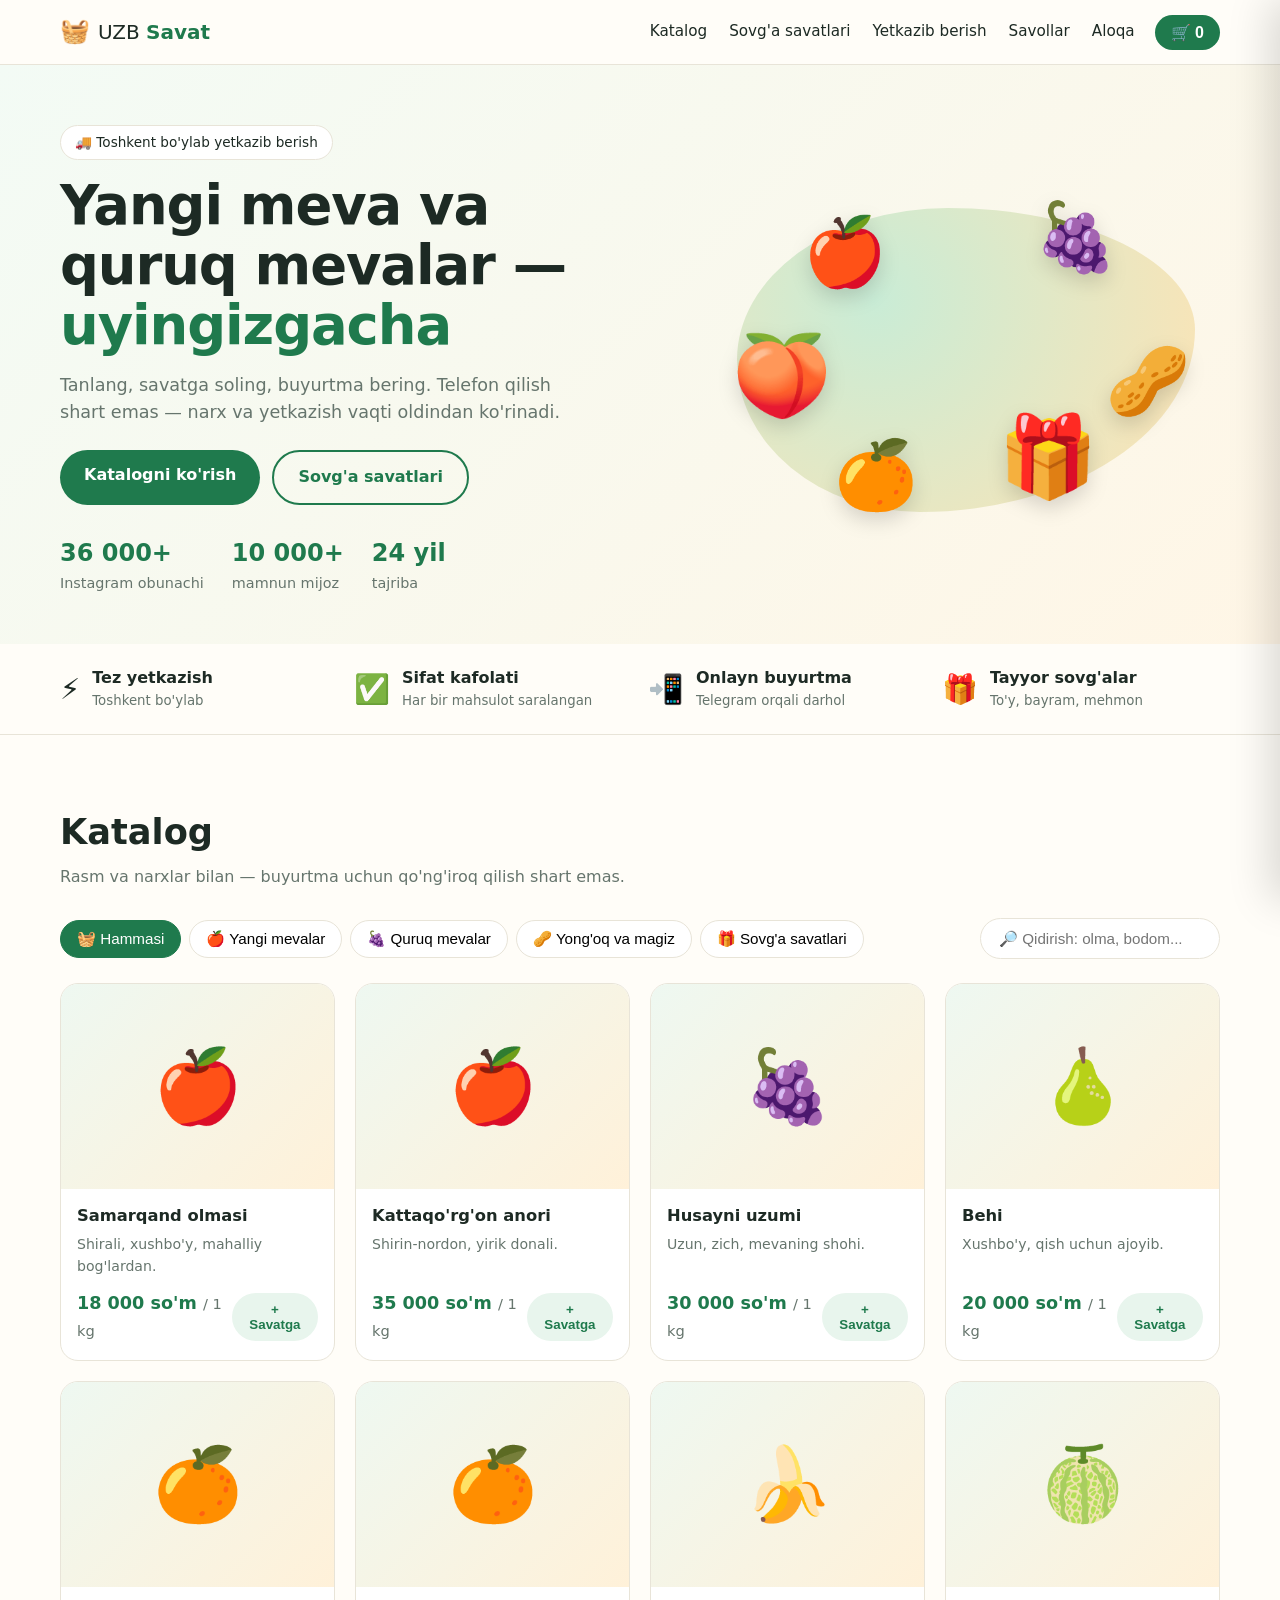
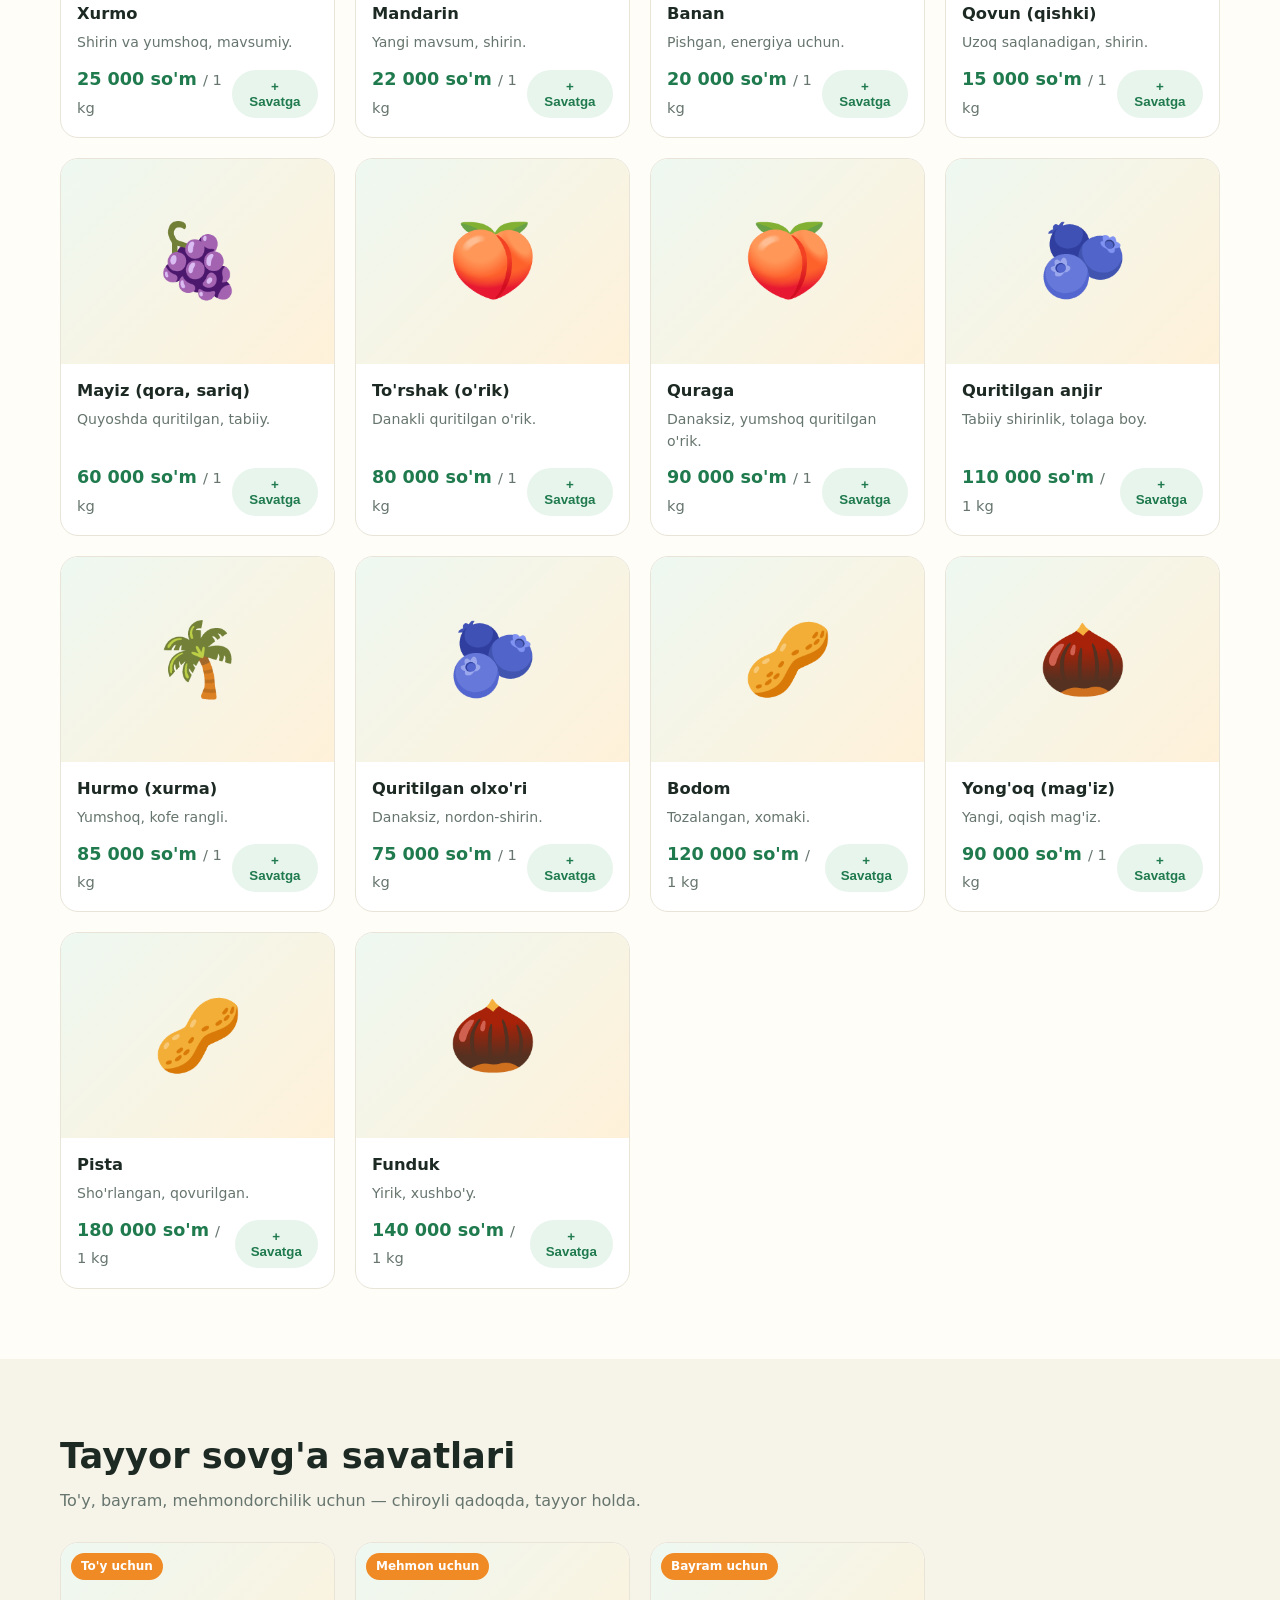
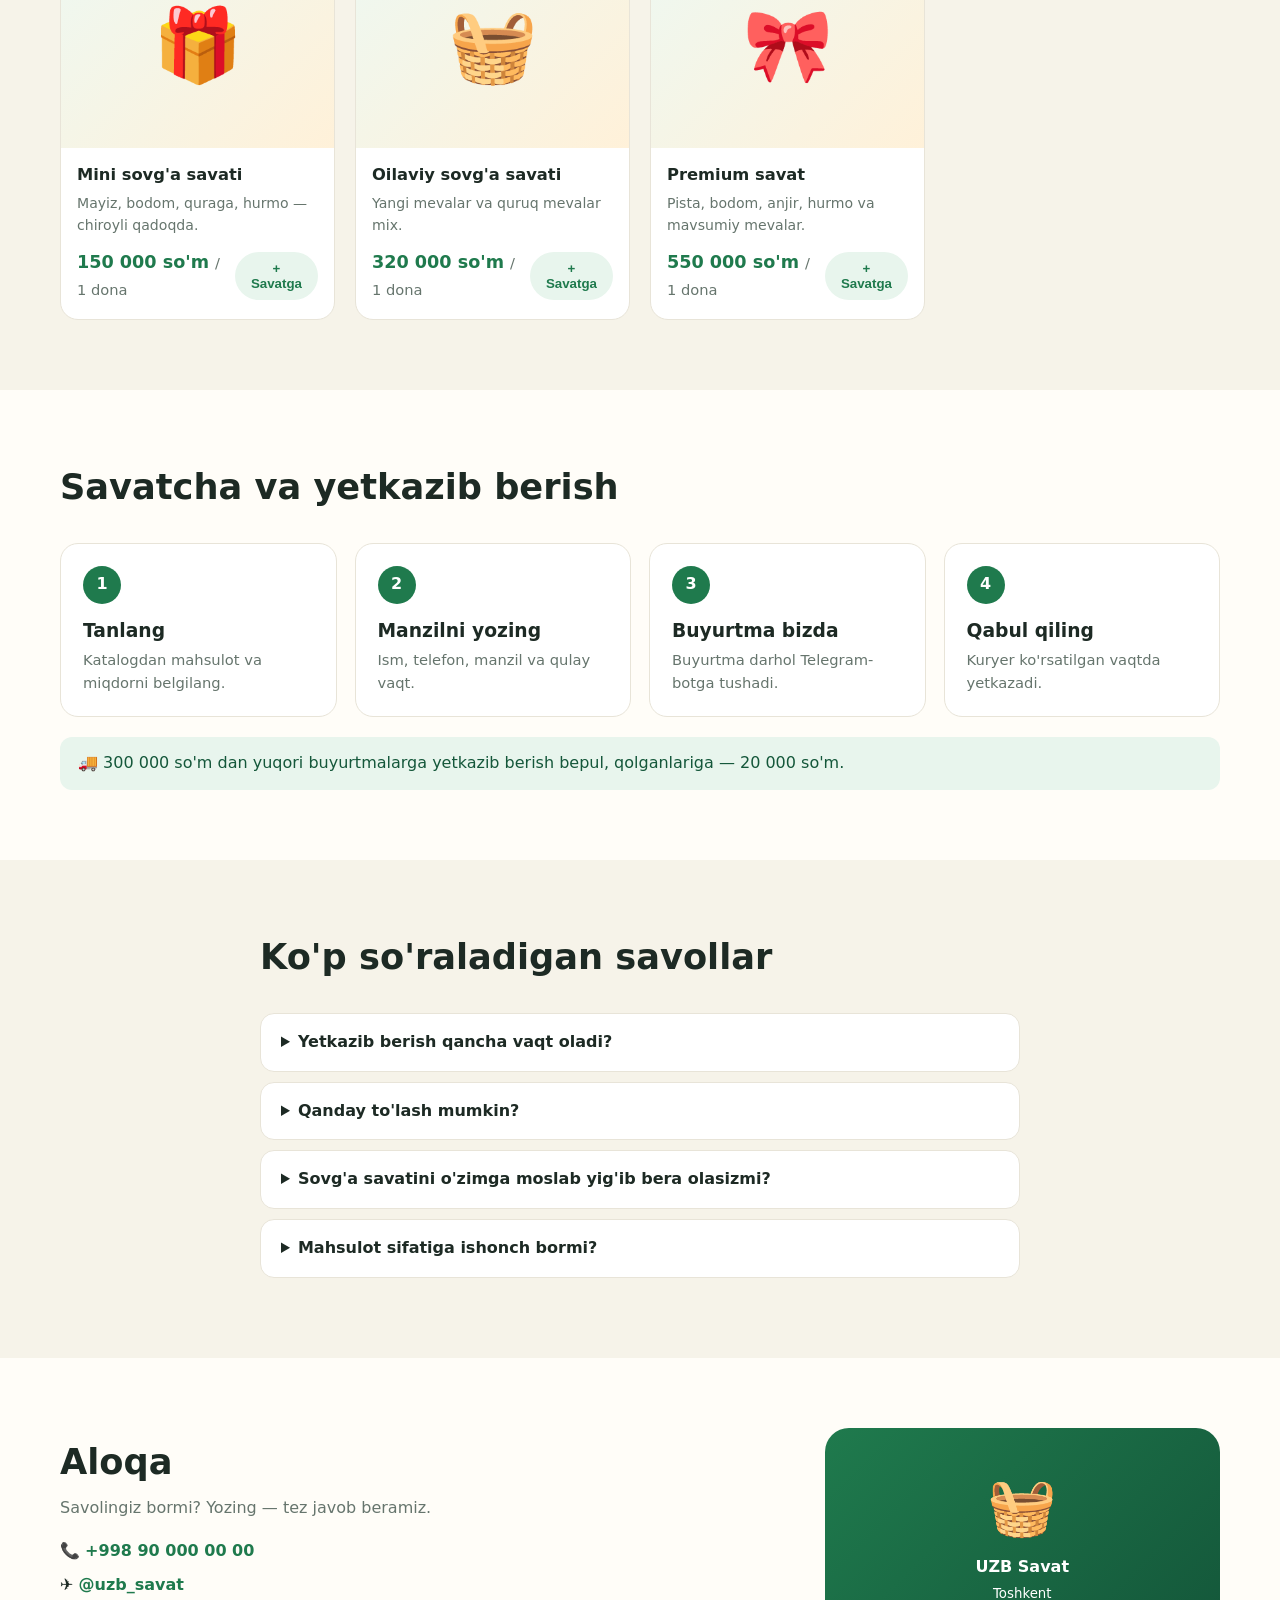
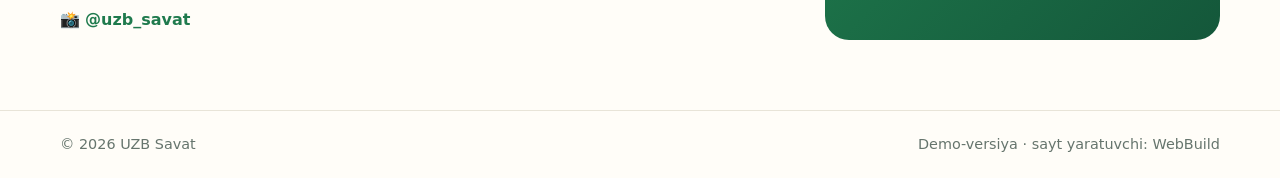
==== index.html @ 8969d48f "Demo site: UZB Savat fruit shop Co-Authored-By: Claude Sonnet 5.5 <noreply@anthropic.com> Claude-Ses" ====
<!DOCTYPE html>
<html lang="uz">
<head>
<meta charset="utf-8">
<meta name="viewport" content="width=device-width, initial-scale=1">
<title>UZB Savat — Toshkentda yangi meva va quruq mevalar yetkazib berish</title>
<meta name="description" content="Toshkentda meva yetkazib berish: yangi mevalar, quruq mevalar, yong'oq va tayyor sovg'a savatlari. Rasm va narxlar bilan katalog, onlayn buyurtma, tez yetkazib berish.">
<meta name="keywords" content="Toshkentda meva yetkazib berish, quruq mevalar, sovg'a savati, meva savatlari, to'y savati, yong'oq, mayiz">
<meta property="og:title" content="UZB Savat — meva va sovg'a savatlari">
<meta property="og:description" content="Toshkentda yangi meva, quruq meva va sovg'a savatlarini uyingizgacha yetkazib beramiz.">
<meta property="og:type" content="website">
<meta name="theme-color" content="#1f7a4d">
<link rel="stylesheet" href="css/style.css">
<script type="application/ld+json">
{"@context":"https://schema.org","@type":"GroceryStore","name":"UZB Savat","description":"Yangi mevalar, quruq mevalar va sovg'a savatlari yetkazib berish","areaServed":"Toshkent","address":{"@type":"PostalAddress","addressLocality":"Toshkent","addressCountry":"UZ"},"sameAs":["https://instagram.com/uzb_savat"]}
</script>
</head>
<body>

<header class="header" id="top">
  <div class="container header__in">
    <a class="logo" href="#top"><span class="logo__mark">🧺</span><span>UZB <b>Savat</b></span></a>
    <nav class="nav" id="nav">
      <a href="#catalog">Katalog</a>
      <a href="#gifts">Sovg'a savatlari</a>
      <a href="#delivery">Yetkazib berish</a>
      <a href="#faq">Savollar</a>
      <a href="#contact">Aloqa</a>
    </nav>
    <button class="cart-btn" id="openCart" aria-label="Savat">🛒 <span id="cartCount">0</span></button>
    <button class="burger" id="burger" aria-label="Menyu">☰</button>
  </div>
</header>

<main>
<section class="hero">
  <div class="container hero__in">
    <div class="hero__text">
      <span class="chip">🚚 Toshkent bo'ylab yetkazib berish</span>
      <h1>Yangi meva va quruq mevalar — <em>uyingizgacha</em></h1>
      <p>Tanlang, savatga soling, buyurtma bering. Telefon qilish shart emas — narx va yetkazish vaqti oldindan ko'rinadi.</p>
      <div class="hero__cta">
        <a class="btn" href="#catalog">Katalogni ko'rish</a>
        <a class="btn btn--ghost" href="#gifts">Sovg'a savatlari</a>
      </div>
      <ul class="hero__facts">
        <li><b>36 000+</b> Instagram obunachi</li>
        <li><b>10 000+</b> mamnun mijoz</li>
        <li><b>24 yil</b> tajriba</li>
      </ul>
    </div>
    <div class="hero__art" aria-hidden="true">
      <div class="blob"></div>
      <span class="f f1">🍎</span><span class="f f2">🍇</span><span class="f f3">🍑</span>
      <span class="f f4">🥜</span><span class="f f5">🍊</span><span class="f f6">🎁</span>
    </div>
  </div>
</section>

<section class="perks">
  <div class="container perks__in">
    <div><span>⚡</span><b>Tez yetkazish</b><small>Toshkent bo'ylab</small></div>
    <div><span>✅</span><b>Sifat kafolati</b><small>Har bir mahsulot saralangan</small></div>
    <div><span>📲</span><b>Onlayn buyurtma</b><small>Telegram orqali darhol</small></div>
    <div><span>🎁</span><b>Tayyor sovg'alar</b><small>To'y, bayram, mehmon</small></div>
  </div>
</section>

<section class="section" id="catalog">
  <div class="container">
    <div class="section__head">
      <h2>Katalog</h2>
      <p>Rasm va narxlar bilan — buyurtma uchun qo'ng'iroq qilish shart emas.</p>
    </div>
    <div class="tools">
      <div class="tabs" id="tabs"></div>
      <input class="search" id="search" type="search" placeholder="🔎 Qidirish: olma, bodom...">
    </div>
    <div class="grid" id="grid"></div>
    <p class="empty" id="empty" hidden>Hech narsa topilmadi.</p>
  </div>
</section>

<section class="section section--alt" id="gifts">
  <div class="container">
    <div class="section__head">
      <h2>Tayyor sovg'a savatlari</h2>
      <p>To'y, bayram, mehmondorchilik uchun — chiroyli qadoqda, tayyor holda.</p>
    </div>
    <div class="grid" id="giftGrid"></div>
  </div>
</section>

<section class="section" id="delivery">
  <div class="container">
    <div class="section__head"><h2>Savatcha va yetkazib berish</h2></div>
    <div class="steps">
      <div class="step"><i>1</i><h3>Tanlang</h3><p>Katalogdan mahsulot va miqdorni belgilang.</p></div>
      <div class="step"><i>2</i><h3>Manzilni yozing</h3><p>Ism, telefon, manzil va qulay vaqt.</p></div>
      <div class="step"><i>3</i><h3>Buyurtma bizda</h3><p>Buyurtma darhol Telegram-botga tushadi.</p></div>
      <div class="step"><i>4</i><h3>Qabul qiling</h3><p>Kuryer ko'rsatilgan vaqtda yetkazadi.</p></div>
    </div>
    <p class="note" id="deliveryNote"></p>
  </div>
</section>

<section class="section section--alt" id="faq">
  <div class="container narrow">
    <div class="section__head"><h2>Ko'p so'raladigan savollar</h2></div>
    <details><summary>Yetkazib berish qancha vaqt oladi?</summary><p>Toshkent bo'ylab odatda buyurtma kuni yoki ertasiga. Aniq vaqtni buyurtma paytida tanlaysiz.</p></details>
    <details><summary>Qanday to'lash mumkin?</summary><p>Naqd yoki karta orqali kuryerga qabul qilganda.</p></details>
    <details><summary>Sovg'a savatini o'zimga moslab yig'ib bera olasizmi?</summary><p>Ha, tarkib va byudjetni izohga yozing — savatni siz uchun yig'amiz.</p></details>
    <details><summary>Mahsulot sifatiga ishonch bormi?</summary><p>Har bir mahsulot jo'natishdan oldin saralanadi. Mos kelmasa, almashtirib beramiz.</p></details>
  </div>
</section>

<section class="section" id="contact">
  <div class="container contact">
    <div>
      <h2>Aloqa</h2>
      <p>Savolingiz bormi? Yozing — tez javob beramiz.</p>
      <ul class="clist" id="clist"></ul>
    </div>
    <div class="contact__card"><span>🧺</span><b>UZB Savat</b><small>Toshkent</small></div>
  </div>
</section>
</main>

<footer class="footer">
  <div class="container footer__in">
    <span>© <span id="year"></span> UZB Savat</span>
    <span class="demo">Demo-versiya · sayt yaratuvchi: WebBuild</span>
  </div>
</footer>

<!-- Savat -->
<div class="overlay" id="overlay" hidden></div>
<aside class="drawer" id="drawer" aria-hidden="true">
  <div class="drawer__head"><h3>Savat</h3><button id="closeCart" aria-label="Yopish">✕</button></div>
  <div class="drawer__body" id="cartItems"></div>
  <form class="drawer__foot" id="orderForm" novalidate>
    <div class="totals">
      <div><span>Mahsulotlar</span><b id="sub">0</b></div>
      <div><span>Yetkazib berish</span><b id="fee">0</b></div>
      <div class="totals__sum"><span>Jami</span><b id="total">0</b></div>
    </div>
    <input name="name" placeholder="Ismingiz" required autocomplete="name">
    <input name="phone" type="tel" placeholder="Telefon: +998 __ ___ __ __" required autocomplete="tel">
    <input name="address" placeholder="Manzil (tuman, ko'cha, uy)" required autocomplete="street-address">
    <input name="time" placeholder="Qulay vaqt (masalan: bugun 18:00 dan keyin)">
    <textarea name="note" rows="2" placeholder="Izoh (ixtiyoriy)"></textarea>
    <button class="btn btn--block" type="submit" id="submitBtn">Buyurtma berish</button>
    <p class="form-msg" id="formMsg" role="status"></p>
  </form>
</aside>

<script src="js/config.js"></script>
<script src="data/products.js"></script>
<script src="js/app.js"></script>
</body>
</html>
---- css/style.css ----
:root{--g:#1f7a4d;--gd:#14573a;--gl:#e8f5ed;--o:#f08a24;--r:#d94a3d;--ink:#1d2a24;--mut:#66756d;--bg:#fffdf8;--card:#fff;--line:#e8e4d8;--rad:18px;--sh:0 8px 30px rgba(31,122,77,.10)}
*{box-sizing:border-box;margin:0;padding:0}
html{scroll-behavior:smooth;scroll-padding-top:72px}
body{font-family:system-ui,-apple-system,"Segoe UI",Roboto,sans-serif;color:var(--ink);background:var(--bg);line-height:1.55}
img{max-width:100%;display:block}
.container{width:min(1160px,92%);margin:0 auto}.narrow{width:min(760px,92%)}
.btn{display:inline-block;border:0;background:var(--g);color:#fff;font-weight:600;padding:13px 24px;border-radius:999px;cursor:pointer;font-size:1rem;text-decoration:none;transition:.2s}
.btn:hover{background:var(--gd);transform:translateY(-1px)}
.btn--ghost{background:transparent;color:var(--g);border:2px solid var(--g)}.btn--ghost:hover{background:var(--gl)}
.btn--block{width:100%}
/* header */
.header{position:sticky;top:0;z-index:30;background:rgba(255,253,248,.92);backdrop-filter:blur(10px);border-bottom:1px solid var(--line)}
.header__in{display:flex;align-items:center;gap:20px;height:64px}
.logo{display:flex;align-items:center;gap:8px;font-size:1.25rem;text-decoration:none;color:var(--ink);margin-right:auto}
.logo b{color:var(--g)}.logo__mark{font-size:1.5rem}
.nav{display:flex;gap:22px}.nav a{color:var(--ink);text-decoration:none;font-weight:500;font-size:.95rem}.nav a:hover{color:var(--g)}
.cart-btn{background:var(--g);color:#fff;border:0;border-radius:999px;padding:8px 16px;font-size:1rem;cursor:pointer;font-weight:600}
.cart-btn.bump{animation:bump .35s}
@keyframes bump{50%{transform:scale(1.15)}}
.burger{display:none;background:none;border:0;font-size:1.6rem;cursor:pointer}
/* hero */
.hero{background:linear-gradient(135deg,#f3fbf5,#fff6e6);overflow:hidden}
.hero__in{display:grid;grid-template-columns:1.1fr .9fr;gap:30px;align-items:center;padding:60px 0 50px}
.chip{display:inline-block;background:#fff;border:1px solid var(--line);padding:6px 14px;border-radius:999px;font-size:.85rem;margin-bottom:16px}
h1{font-size:clamp(2rem,4.6vw,3.4rem);line-height:1.1;letter-spacing:-.02em}
h1 em{font-style:normal;color:var(--g)}
.hero__text p{margin:16px 0 24px;color:var(--mut);font-size:1.1rem;max-width:520px}
.hero__cta{display:flex;gap:12px;flex-wrap:wrap}
.hero__facts{display:flex;gap:28px;list-style:none;margin-top:30px;flex-wrap:wrap;color:var(--mut);font-size:.9rem}
.hero__facts b{display:block;font-size:1.5rem;color:var(--g)}
.hero__art{position:relative;height:380px}
.blob{position:absolute;inset:10% 5%;background:radial-gradient(circle at 30% 30%,#c9ecd6,#ffe3b3);border-radius:46% 54% 60% 40%/50% 40% 60% 50%;animation:morph 9s ease-in-out infinite}
@keyframes morph{50%{border-radius:60% 40% 40% 60%/40% 60% 40% 60%}}
.f{position:absolute;font-size:4.2rem;filter:drop-shadow(0 8px 10px rgba(0,0,0,.15));animation:float 5s ease-in-out infinite}
.f1{top:8%;left:18%}.f2{top:4%;right:20%;animation-delay:.6s}.f3{top:38%;left:4%;animation-delay:1.2s;font-size:5rem}
.f4{top:42%;right:6%;animation-delay:.3s}.f5{bottom:6%;left:24%;animation-delay:.9s}.f6{bottom:8%;right:24%;font-size:5rem;animation-delay:1.5s}
@keyframes float{50%{transform:translateY(-14px) rotate(4deg)}}
/* perks */
.perks{border-bottom:1px solid var(--line)}
.perks__in{display:grid;grid-template-columns:repeat(4,1fr);gap:16px;padding:22px 0}
.perks__in div{display:grid;grid-template-columns:auto 1fr;column-gap:12px;align-items:center}
.perks__in span{grid-row:span 2;font-size:1.8rem}.perks__in small{color:var(--mut)}
/* sections */
.section{padding:70px 0}.section--alt{background:#f6f3e9}
.section__head{margin-bottom:28px}.section__head h2,.contact h2{font-size:clamp(1.6rem,3vw,2.2rem)}
.section__head p,.contact p{color:var(--mut);margin-top:6px}
.tools{display:flex;gap:16px;flex-wrap:wrap;align-items:center;justify-content:space-between;margin-bottom:24px}
.tabs{display:flex;gap:8px;flex-wrap:wrap}
.tab{border:1px solid var(--line);background:#fff;padding:9px 16px;border-radius:999px;cursor:pointer;font-size:.95rem}
.tab.on{background:var(--g);color:#fff;border-color:var(--g)}
.search{padding:11px 18px;border:1px solid var(--line);border-radius:999px;min-width:240px;font-size:.95rem;background:#fff}
.grid{display:grid;grid-template-columns:repeat(auto-fill,minmax(230px,1fr));gap:20px}
.card{background:var(--card);border:1px solid var(--line);border-radius:var(--rad);overflow:hidden;display:flex;flex-direction:column;transition:.25s;position:relative}
.card:hover{transform:translateY(-4px);box-shadow:var(--sh)}
.card__img{aspect-ratio:4/3;background:linear-gradient(135deg,#eef8f1,#fff1d9);display:grid;place-items:center;font-size:4.5rem;overflow:hidden}
.card__img img{width:100%;height:100%;object-fit:cover}
.badge{position:absolute;top:10px;left:10px;background:var(--o);color:#fff;font-size:.75rem;font-weight:700;padding:4px 10px;border-radius:999px}
.card__b{padding:14px 16px 16px;display:flex;flex-direction:column;gap:6px;flex:1}
.card__b h3{font-size:1.02rem}.card__b p{color:var(--mut);font-size:.88rem;flex:1}
.price{font-weight:800;font-size:1.1rem;color:var(--g)}.price small{font-weight:500;color:var(--mut)}
.card__f{display:flex;align-items:center;justify-content:space-between;gap:10px;margin-top:6px}
.add{background:var(--gl);color:var(--g);border:0;font-weight:700;padding:9px 16px;border-radius:999px;cursor:pointer}
.add:hover{background:var(--g);color:#fff}
.empty{text-align:center;color:var(--mut);padding:30px}
/* steps */
.steps{display:grid;grid-template-columns:repeat(4,1fr);gap:18px}
.step{background:#fff;border:1px solid var(--line);border-radius:var(--rad);padding:22px}
.step i{display:grid;place-items:center;width:38px;height:38px;border-radius:50%;background:var(--g);color:#fff;font-style:normal;font-weight:700;margin-bottom:12px}
.step p{color:var(--mut);font-size:.92rem;margin-top:4px}
.note{margin-top:20px;background:var(--gl);padding:14px 18px;border-radius:12px;color:var(--gd)}
/* faq */
details{background:#fff;border:1px solid var(--line);border-radius:14px;padding:16px 20px;margin-bottom:10px}
summary{cursor:pointer;font-weight:600}details p{margin-top:10px;color:var(--mut)}
/* contact */
.contact{display:grid;grid-template-columns:1.3fr .7fr;gap:30px;align-items:center}
.clist{list-style:none;margin-top:18px;display:grid;gap:10px}
.clist a{color:var(--g);font-weight:600;text-decoration:none}
.contact__card{background:linear-gradient(135deg,var(--g),var(--gd));color:#fff;border-radius:24px;padding:36px;text-align:center;display:grid;gap:4px}
.contact__card span{font-size:3.5rem}
.footer{border-top:1px solid var(--line);padding:22px 0;color:var(--mut);font-size:.9rem}
.footer__in{display:flex;justify-content:space-between;gap:10px;flex-wrap:wrap}
/* drawer */
.overlay{position:fixed;inset:0;background:rgba(0,0,0,.4);z-index:40}
.drawer{position:fixed;top:0;right:0;height:100%;width:min(430px,100%);background:#fff;z-index:50;display:flex;flex-direction:column;transform:translateX(100%);transition:.3s;box-shadow:-10px 0 40px rgba(0,0,0,.15)}
.drawer.open{transform:none}
.drawer__head{display:flex;justify-content:space-between;align-items:center;padding:18px 20px;border-bottom:1px solid var(--line)}
.drawer__head button{background:none;border:0;font-size:1.3rem;cursor:pointer}
.drawer__body{flex:1;overflow:auto;padding:12px 20px}
.ci{display:grid;grid-template-columns:44px 1fr auto;gap:12px;align-items:center;padding:10px 0;border-bottom:1px solid var(--line)}
.ci__e{font-size:1.9rem;text-align:center}.ci h4{font-size:.95rem}.ci small{color:var(--mut)}
.qty{display:flex;align-items:center;gap:8px}
.qty button{width:28px;height:28px;border-radius:50%;border:1px solid var(--line);background:#fff;cursor:pointer;font-size:1rem}
.qty button:hover{background:var(--gl)}
.cart-empty{text-align:center;color:var(--mut);padding:50px 10px}
.drawer__foot{padding:16px 20px 20px;border-top:1px solid var(--line);display:grid;gap:9px;background:#fffdf8}
.drawer__foot input,.drawer__foot textarea{padding:11px 14px;border:1px solid var(--line);border-radius:12px;font:inherit;width:100%}
.drawer__foot input:focus,.drawer__foot textarea:focus,.search:focus{outline:2px solid var(--g);border-color:transparent}
.drawer__foot .bad{border-color:var(--r)}
.totals{display:grid;gap:4px;font-size:.92rem}.totals div{display:flex;justify-content:space-between}
.totals__sum{font-size:1.15rem;border-top:1px dashed var(--line);padding-top:6px;margin-top:2px}
.form-msg{font-size:.9rem;text-align:center}.form-msg.ok{color:var(--g)}.form-msg.err{color:var(--r)}
@media(max-width:860px){
  .hero__in{grid-template-columns:1fr;padding-top:36px}.hero__art{height:260px;order:-1}.f{font-size:3rem}.f3,.f6{font-size:3.6rem}
  .perks__in,.steps{grid-template-columns:repeat(2,1fr)}.contact{grid-template-columns:1fr}
  .burger{display:block}
  .nav{display:none;position:absolute;top:64px;left:0;right:0;background:#fffdf8;flex-direction:column;padding:16px 5%;border-bottom:1px solid var(--line);gap:14px}
  .nav.open{display:flex}
}
@media(max-width:520px){.grid{grid-template-columns:repeat(2,1fr);gap:12px}.card__img{font-size:3.2rem}.card__f{flex-direction:column;align-items:stretch}.add{width:100%}.search{width:100%}.section{padding:50px 0}}
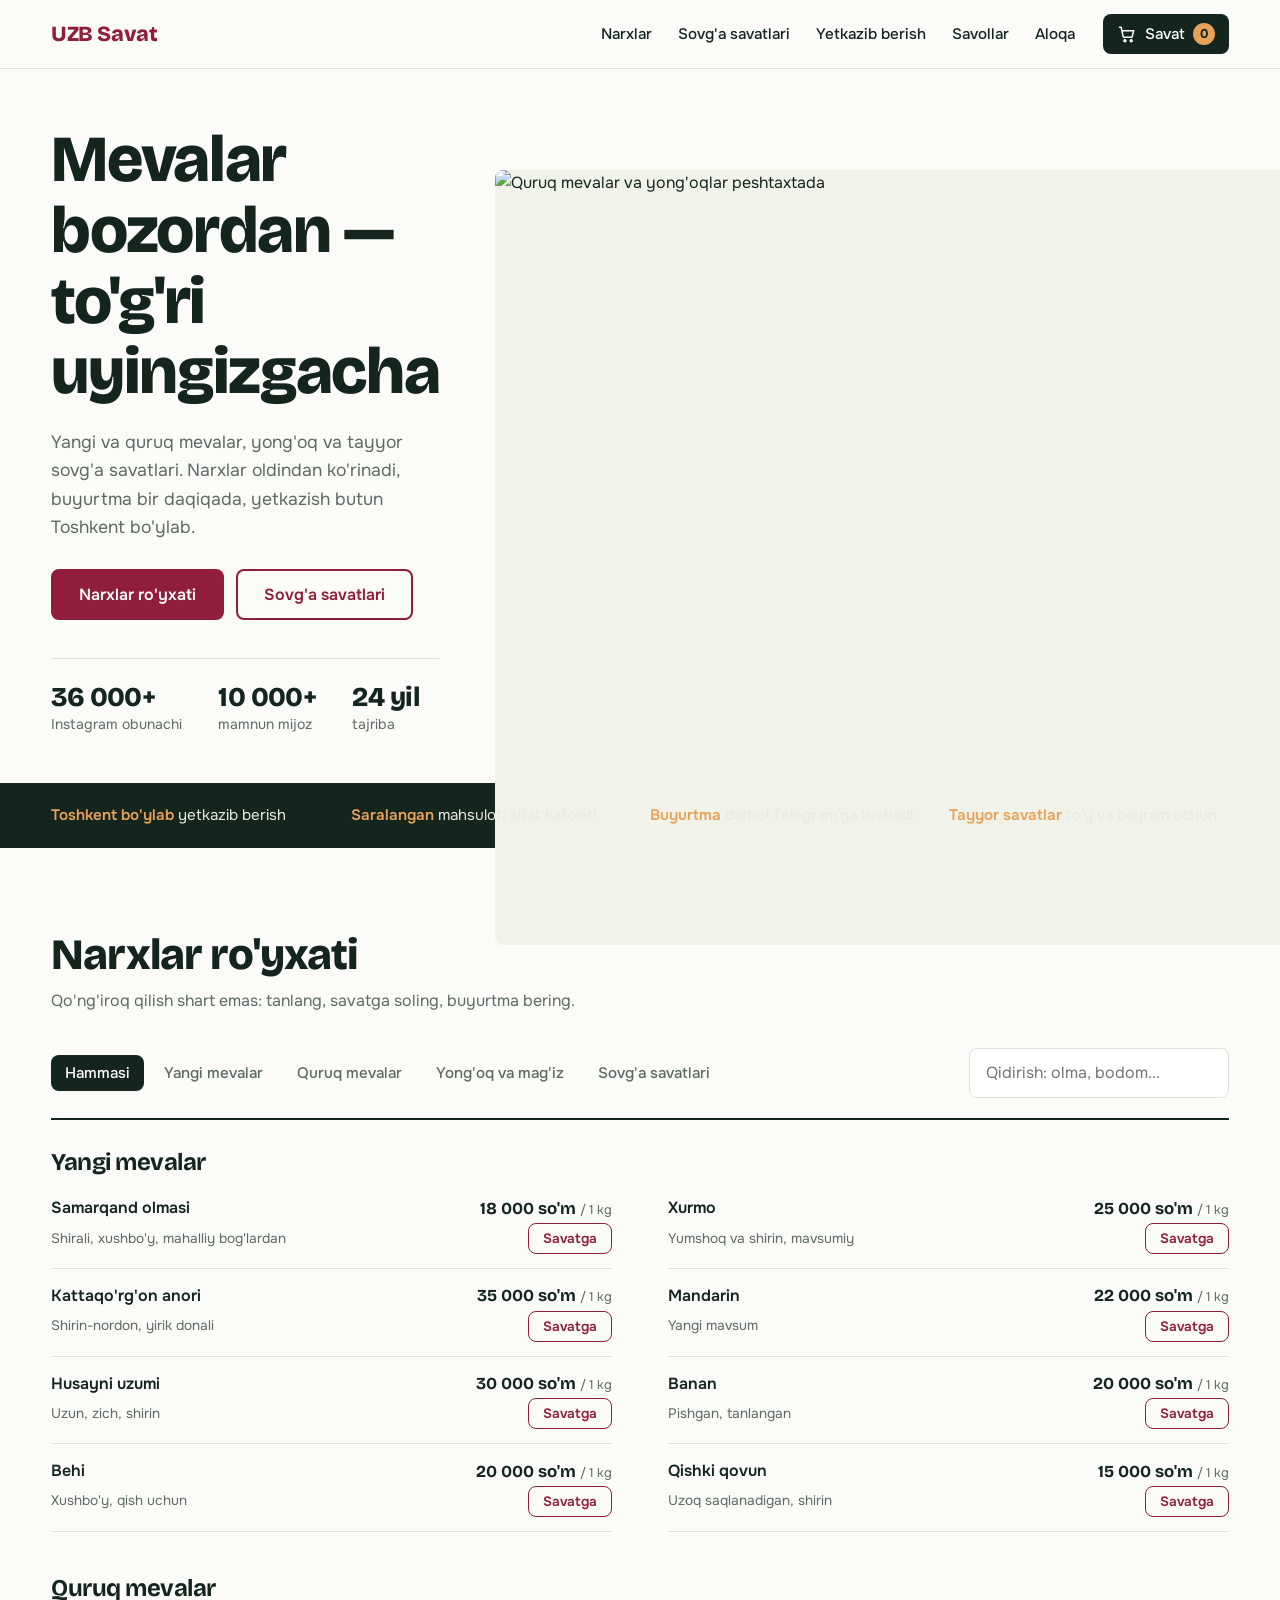
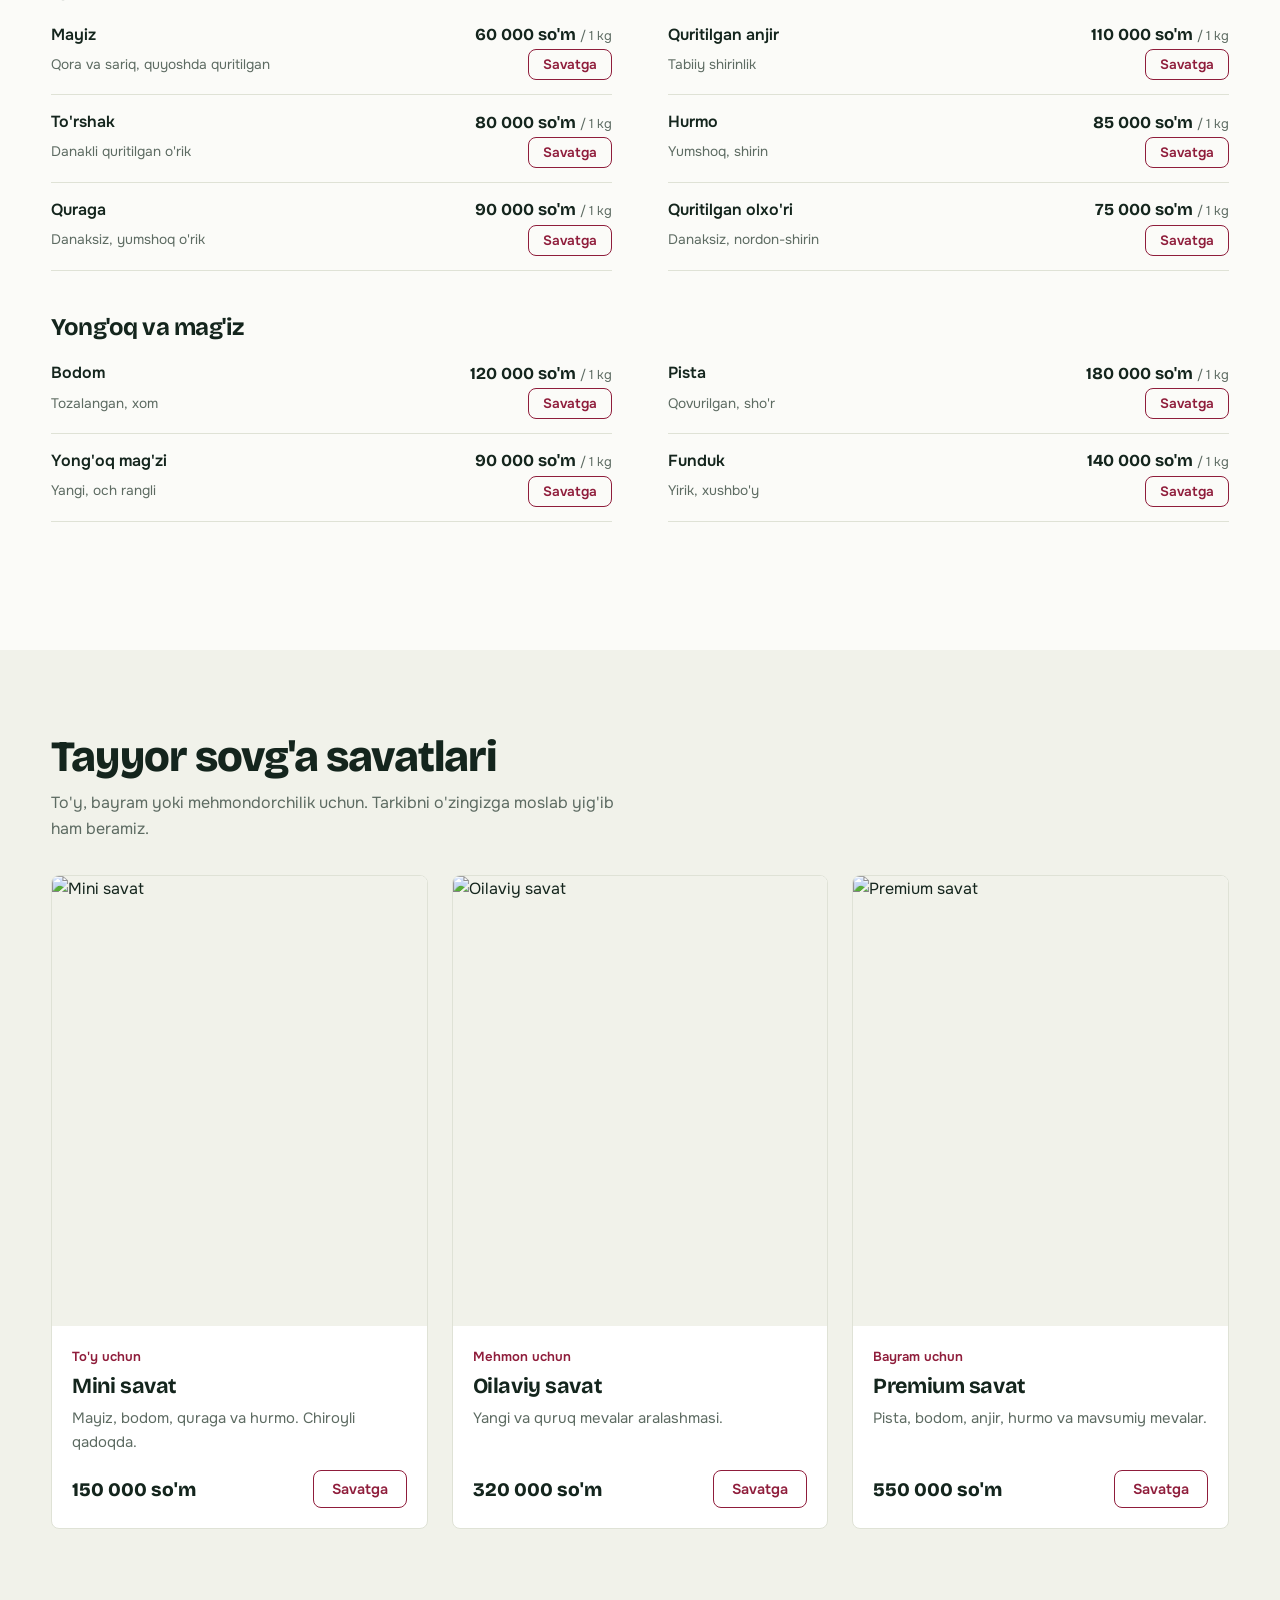
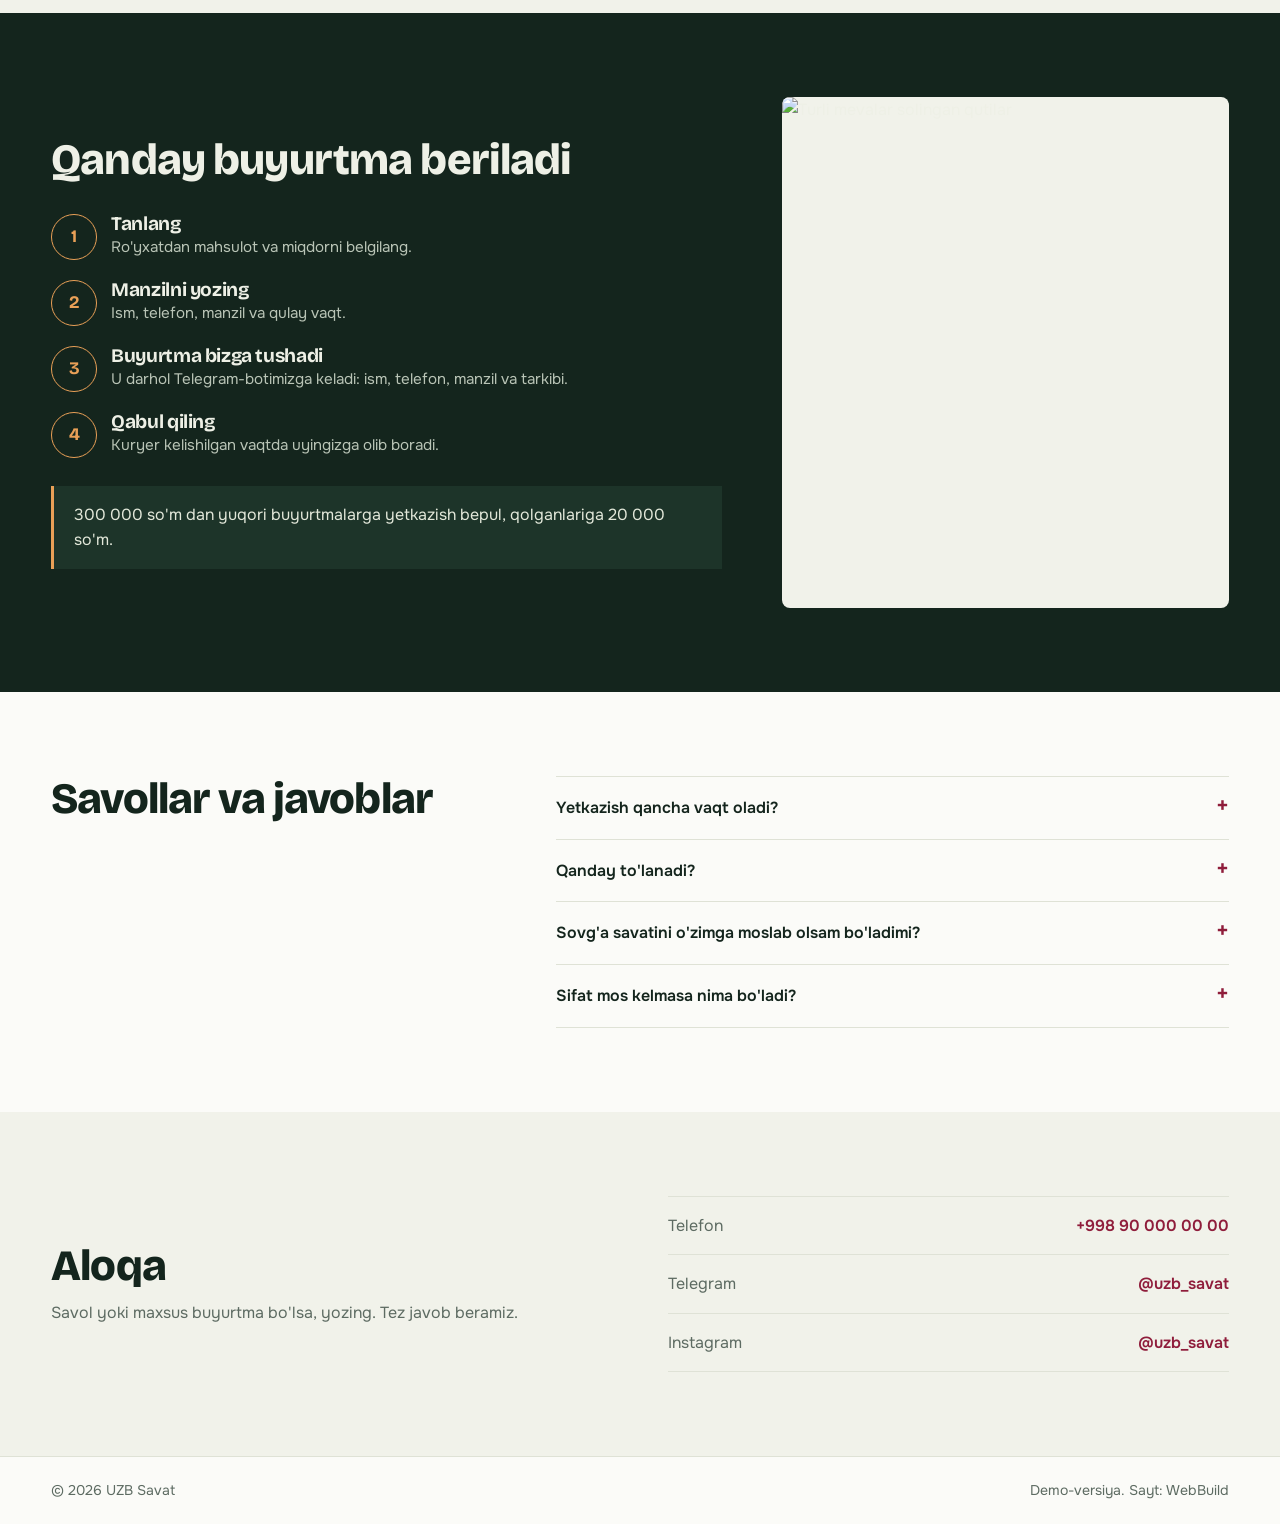
==== commit fcb6544f: "Redesign: price-list catalog, photography, no emoji Co-Authored-By: Claude Sonnet 5.5 <noreply@anthr" ====
--- a/index.html
+++ b/index.html
@@ -3,140 +3,150 @@
 <head>
 <meta charset="utf-8">
 <meta name="viewport" content="width=device-width, initial-scale=1">
-<title>UZB Savat — Toshkentda yangi meva va quruq mevalar yetkazib berish</title>
-<meta name="description" content="Toshkentda meva yetkazib berish: yangi mevalar, quruq mevalar, yong'oq va tayyor sovg'a savatlari. Rasm va narxlar bilan katalog, onlayn buyurtma, tez yetkazib berish.">
-<meta name="keywords" content="Toshkentda meva yetkazib berish, quruq mevalar, sovg'a savati, meva savatlari, to'y savati, yong'oq, mayiz">
+<title>UZB Savat — Toshkentda meva va quruq mevalar yetkazib berish</title>
+<meta name="description" content="Toshkentda meva yetkazib berish: yangi mevalar, quruq mevalar, yong'oq va tayyor sovg'a savatlari. Narxlar ro'yxati, onlayn buyurtma, uyingizgacha yetkazish.">
+<meta name="keywords" content="Toshkentda meva yetkazib berish, quruq mevalar, sovg'a savati, to'y savati, yong'oq, mayiz">
 <meta property="og:title" content="UZB Savat — meva va sovg'a savatlari">
 <meta property="og:description" content="Toshkentda yangi meva, quruq meva va sovg'a savatlarini uyingizgacha yetkazib beramiz.">
 <meta property="og:type" content="website">
-<meta name="theme-color" content="#1f7a4d">
+<meta name="theme-color" content="#14251d">
+<link rel="preconnect" href="https://fonts.googleapis.com">
+<link rel="preconnect" href="https://fonts.gstatic.com" crossorigin>
+<link href="https://fonts.googleapis.com/css2?family=Bricolage+Grotesque:opsz,wght@12..96,500;12..96,700;12..96,800&family=Onest:wght@400;500;600&display=swap" rel="stylesheet">
 <link rel="stylesheet" href="css/style.css">
 <script type="application/ld+json">
 {"@context":"https://schema.org","@type":"GroceryStore","name":"UZB Savat","description":"Yangi mevalar, quruq mevalar va sovg'a savatlari yetkazib berish","areaServed":"Toshkent","address":{"@type":"PostalAddress","addressLocality":"Toshkent","addressCountry":"UZ"},"sameAs":["https://instagram.com/uzb_savat"]}
 </script>
 </head>
 <body>
+<a class="skip" href="#catalog">Katalogga o'tish</a>
 
 <header class="header" id="top">
-  <div class="container header__in">
-    <a class="logo" href="#top"><span class="logo__mark">🧺</span><span>UZB <b>Savat</b></span></a>
-    <nav class="nav" id="nav">
-      <a href="#catalog">Katalog</a>
+  <div class="wrap header__in">
+    <a class="logo" href="#top">UZB Savat</a>
+    <nav class="nav" id="nav" aria-label="Asosiy menyu">
+      <a href="#catalog">Narxlar</a>
       <a href="#gifts">Sovg'a savatlari</a>
       <a href="#delivery">Yetkazib berish</a>
       <a href="#faq">Savollar</a>
       <a href="#contact">Aloqa</a>
     </nav>
-    <button class="cart-btn" id="openCart" aria-label="Savat">🛒 <span id="cartCount">0</span></button>
-    <button class="burger" id="burger" aria-label="Menyu">☰</button>
+    <button class="cart-btn" id="openCart" aria-label="Savatni ochish">
+      <svg width="20" height="20" viewBox="0 0 24 24" fill="none" stroke="currentColor" stroke-width="1.8" stroke-linecap="round" stroke-linejoin="round" aria-hidden="true"><path d="M3 4h2l2.4 11.2a1 1 0 0 0 1 .8h8.8a1 1 0 0 0 1-.8L20 8H6.2"/><circle cx="9.5" cy="20" r="1.2"/><circle cx="17" cy="20" r="1.2"/></svg>
+      <span>Savat</span><b id="cartCount">0</b>
+    </button>
+    <button class="burger" id="burger" aria-label="Menyu" aria-expanded="false"><span></span><span></span></button>
   </div>
 </header>
 
 <main>
 <section class="hero">
-  <div class="container hero__in">
+  <div class="wrap hero__in">
     <div class="hero__text">
-      <span class="chip">🚚 Toshkent bo'ylab yetkazib berish</span>
-      <h1>Yangi meva va quruq mevalar — <em>uyingizgacha</em></h1>
-      <p>Tanlang, savatga soling, buyurtma bering. Telefon qilish shart emas — narx va yetkazish vaqti oldindan ko'rinadi.</p>
+      <h1>Mevalar bozordan — to'g'ri uyingizgacha</h1>
+      <p>Yangi va quruq mevalar, yong'oq va tayyor sovg'a savatlari. Narxlar oldindan ko'rinadi, buyurtma bir daqiqada, yetkazish butun Toshkent bo'ylab.</p>
       <div class="hero__cta">
-        <a class="btn" href="#catalog">Katalogni ko'rish</a>
-        <a class="btn btn--ghost" href="#gifts">Sovg'a savatlari</a>
+        <a class="btn" href="#catalog">Narxlar ro'yxati</a>
+        <a class="btn btn--line" href="#gifts">Sovg'a savatlari</a>
       </div>
-      <ul class="hero__facts">
-        <li><b>36 000+</b> Instagram obunachi</li>
-        <li><b>10 000+</b> mamnun mijoz</li>
-        <li><b>24 yil</b> tajriba</li>
-      </ul>
+      <dl class="facts">
+        <div><dt>36 000+</dt><dd>Instagram obunachi</dd></div>
+        <div><dt>10 000+</dt><dd>mamnun mijoz</dd></div>
+        <div><dt>24 yil</dt><dd>tajriba</dd></div>
+      </dl>
     </div>
-    <div class="hero__art" aria-hidden="true">
-      <div class="blob"></div>
-      <span class="f f1">🍎</span><span class="f f2">🍇</span><span class="f f3">🍑</span>
-      <span class="f f4">🥜</span><span class="f f5">🍊</span><span class="f f6">🎁</span>
+    <div class="hero__photos">
+      <img class="p1" id="ph-hero" alt="Quruq mevalar va yong'oqlar peshtaxtada" width="700" height="520">
+      <img class="p2" id="ph-dried" alt="Quritilgan mevalar uyumi" width="320" height="320">
+      <img class="p3" id="ph-nuts" alt="Mayiz va yong'oq yog'och qoshiqlarda" width="320" height="320">
     </div>
   </div>
 </section>
 
-<section class="perks">
-  <div class="container perks__in">
-    <div><span>⚡</span><b>Tez yetkazish</b><small>Toshkent bo'ylab</small></div>
-    <div><span>✅</span><b>Sifat kafolati</b><small>Har bir mahsulot saralangan</small></div>
-    <div><span>📲</span><b>Onlayn buyurtma</b><small>Telegram orqali darhol</small></div>
-    <div><span>🎁</span><b>Tayyor sovg'alar</b><small>To'y, bayram, mehmon</small></div>
+<section class="band">
+  <div class="wrap band__in">
+    <p><b>Toshkent bo'ylab</b> yetkazib berish</p>
+    <p><b>Saralangan</b> mahsulot, sifat kafolati</p>
+    <p><b>Buyurtma</b> darhol Telegram'ga tushadi</p>
+    <p><b>Tayyor savatlar</b> to'y va bayram uchun</p>
   </div>
 </section>
 
 <section class="section" id="catalog">
-  <div class="container">
-    <div class="section__head">
-      <h2>Katalog</h2>
-      <p>Rasm va narxlar bilan — buyurtma uchun qo'ng'iroq qilish shart emas.</p>
+  <div class="wrap">
+    <div class="head">
+      <h2>Narxlar ro'yxati</h2>
+      <p>Qo'ng'iroq qilish shart emas: tanlang, savatga soling, buyurtma bering.</p>
     </div>
     <div class="tools">
-      <div class="tabs" id="tabs"></div>
-      <input class="search" id="search" type="search" placeholder="🔎 Qidirish: olma, bodom...">
+      <div class="tabs" id="tabs" role="tablist"></div>
+      <label class="search"><span class="sr">Qidirish</span><input id="search" type="search" placeholder="Qidirish: olma, bodom..."></label>
     </div>
-    <div class="grid" id="grid"></div>
-    <p class="empty" id="empty" hidden>Hech narsa topilmadi.</p>
+    <div id="list"></div>
+    <p class="empty" id="empty" hidden>Hech narsa topilmadi. Boshqa so'z bilan qidirib ko'ring.</p>
   </div>
 </section>
 
-<section class="section section--alt" id="gifts">
-  <div class="container">
-    <div class="section__head">
+<section class="section section--tint" id="gifts">
+  <div class="wrap">
+    <div class="head">
       <h2>Tayyor sovg'a savatlari</h2>
-      <p>To'y, bayram, mehmondorchilik uchun — chiroyli qadoqda, tayyor holda.</p>
+      <p>To'y, bayram yoki mehmondorchilik uchun. Tarkibni o'zingizga moslab yig'ib ham beramiz.</p>
     </div>
-    <div class="grid" id="giftGrid"></div>
+    <div class="gifts" id="giftGrid"></div>
   </div>
 </section>
 
-<section class="section" id="delivery">
-  <div class="container">
-    <div class="section__head"><h2>Savatcha va yetkazib berish</h2></div>
-    <div class="steps">
-      <div class="step"><i>1</i><h3>Tanlang</h3><p>Katalogdan mahsulot va miqdorni belgilang.</p></div>
-      <div class="step"><i>2</i><h3>Manzilni yozing</h3><p>Ism, telefon, manzil va qulay vaqt.</p></div>
-      <div class="step"><i>3</i><h3>Buyurtma bizda</h3><p>Buyurtma darhol Telegram-botga tushadi.</p></div>
-      <div class="step"><i>4</i><h3>Qabul qiling</h3><p>Kuryer ko'rsatilgan vaqtda yetkazadi.</p></div>
+<section class="section section--dark" id="delivery">
+  <div class="wrap delivery">
+    <div>
+      <h2>Qanday buyurtma beriladi</h2>
+      <ol class="steps">
+        <li><h3>Tanlang</h3><p>Ro'yxatdan mahsulot va miqdorni belgilang.</p></li>
+        <li><h3>Manzilni yozing</h3><p>Ism, telefon, manzil va qulay vaqt.</p></li>
+        <li><h3>Buyurtma bizga tushadi</h3><p>U darhol Telegram-botimizga keladi: ism, telefon, manzil va tarkibi.</p></li>
+        <li><h3>Qabul qiling</h3><p>Kuryer kelishilgan vaqtda uyingizga olib boradi.</p></li>
+      </ol>
+      <p class="note" id="deliveryNote"></p>
     </div>
-    <p class="note" id="deliveryNote"></p>
+    <img id="ph-boxes" alt="Turli mevalar solingan qutilar" width="560" height="640">
   </div>
 </section>
 
-<section class="section section--alt" id="faq">
-  <div class="container narrow">
-    <div class="section__head"><h2>Ko'p so'raladigan savollar</h2></div>
-    <details><summary>Yetkazib berish qancha vaqt oladi?</summary><p>Toshkent bo'ylab odatda buyurtma kuni yoki ertasiga. Aniq vaqtni buyurtma paytida tanlaysiz.</p></details>
-    <details><summary>Qanday to'lash mumkin?</summary><p>Naqd yoki karta orqali kuryerga qabul qilganda.</p></details>
-    <details><summary>Sovg'a savatini o'zimga moslab yig'ib bera olasizmi?</summary><p>Ha, tarkib va byudjetni izohga yozing — savatni siz uchun yig'amiz.</p></details>
-    <details><summary>Mahsulot sifatiga ishonch bormi?</summary><p>Har bir mahsulot jo'natishdan oldin saralanadi. Mos kelmasa, almashtirib beramiz.</p></details>
+<section class="section" id="faq">
+  <div class="wrap faq">
+    <div class="head"><h2>Savollar va javoblar</h2></div>
+    <div>
+      <details><summary>Yetkazish qancha vaqt oladi?</summary><p>Toshkent bo'ylab odatda buyurtma kuni yoki ertasiga. Aniq vaqtni buyurtma paytida yozasiz.</p></details>
+      <details><summary>Qanday to'lanadi?</summary><p>Naqd yoki karta orqali, kuryerga qabul qilganingizda.</p></details>
+      <details><summary>Sovg'a savatini o'zimga moslab olsam bo'ladimi?</summary><p>Ha. Tarkib va byudjetni izohga yozing, savatni siz uchun yig'amiz.</p></details>
+      <details><summary>Sifat mos kelmasa nima bo'ladi?</summary><p>Mahsulot jo'natishdan oldin saralanadi. Mos kelmasa, almashtirib beramiz.</p></details>
+    </div>
   </div>
 </section>
 
-<section class="section" id="contact">
-  <div class="container contact">
+<section class="section section--tint" id="contact">
+  <div class="wrap contact">
     <div>
       <h2>Aloqa</h2>
-      <p>Savolingiz bormi? Yozing — tez javob beramiz.</p>
-      <ul class="clist" id="clist"></ul>
+      <p>Savol yoki maxsus buyurtma bo'lsa, yozing. Tez javob beramiz.</p>
     </div>
-    <div class="contact__card"><span>🧺</span><b>UZB Savat</b><small>Toshkent</small></div>
+    <ul class="clist" id="clist"></ul>
   </div>
 </section>
 </main>
 
 <footer class="footer">
-  <div class="container footer__in">
-    <span>© <span id="year"></span> UZB Savat</span>
-    <span class="demo">Demo-versiya · sayt yaratuvchi: WebBuild</span>
+  <div class="wrap footer__in">
+    <span>&copy; <span id="year"></span> UZB Savat</span>
+    <span>Demo-versiya. Sayt: WebBuild</span>
   </div>
 </footer>
 
-<!-- Savat -->
 <div class="overlay" id="overlay" hidden></div>
-<aside class="drawer" id="drawer" aria-hidden="true">
-  <div class="drawer__head"><h3>Savat</h3><button id="closeCart" aria-label="Yopish">✕</button></div>
+<aside class="drawer" id="drawer" aria-hidden="true" aria-label="Savat">
+  <div class="drawer__head"><h3>Savat</h3><button id="closeCart" aria-label="Savatni yopish">
+    <svg width="20" height="20" viewBox="0 0 24 24" fill="none" stroke="currentColor" stroke-width="2" stroke-linecap="round" aria-hidden="true"><path d="M5 5l14 14M19 5L5 19"/></svg></button></div>
   <div class="drawer__body" id="cartItems"></div>
   <form class="drawer__foot" id="orderForm" novalidate>
     <div class="totals">
@@ -144,11 +154,11 @@
       <div><span>Yetkazib berish</span><b id="fee">0</b></div>
       <div class="totals__sum"><span>Jami</span><b id="total">0</b></div>
     </div>
-    <input name="name" placeholder="Ismingiz" required autocomplete="name">
-    <input name="phone" type="tel" placeholder="Telefon: +998 __ ___ __ __" required autocomplete="tel">
-    <input name="address" placeholder="Manzil (tuman, ko'cha, uy)" required autocomplete="street-address">
-    <input name="time" placeholder="Qulay vaqt (masalan: bugun 18:00 dan keyin)">
-    <textarea name="note" rows="2" placeholder="Izoh (ixtiyoriy)"></textarea>
+    <input name="name" placeholder="Ismingiz" required autocomplete="name" aria-label="Ismingiz">
+    <input name="phone" type="tel" placeholder="Telefon: +998 __ ___ __ __" required autocomplete="tel" aria-label="Telefon">
+    <input name="address" placeholder="Manzil: tuman, ko'cha, uy" required autocomplete="street-address" aria-label="Manzil">
+    <input name="time" placeholder="Qulay vaqt, masalan: bugun 18:00 dan keyin" aria-label="Qulay vaqt">
+    <textarea name="note" rows="2" placeholder="Izoh (ixtiyoriy)" aria-label="Izoh"></textarea>
     <button class="btn btn--block" type="submit" id="submitBtn">Buyurtma berish</button>
     <p class="form-msg" id="formMsg" role="status"></p>
   </form>
--- a/css/style.css
+++ b/css/style.css
@@ -1,109 +1,145 @@
-:root{--g:#1f7a4d;--gd:#14573a;--gl:#e8f5ed;--o:#f08a24;--r:#d94a3d;--ink:#1d2a24;--mut:#66756d;--bg:#fffdf8;--card:#fff;--line:#e8e4d8;--rad:18px;--sh:0 8px 30px rgba(31,122,77,.10)}
+:root{
+  --ink:#14251d;--ink2:#1d3429;--pom:#8f1d3b;--pom-d:#701530;--apr:#e9a057;--pist:#c9d6b0;
+  --bg:#fbfbf8;--tint:#f1f2ea;--line:#dfe2d6;--mut:#5d6b62;
+  --r:8px;--f-d:"Bricolage Grotesque",system-ui,sans-serif;--f-b:"Onest",system-ui,sans-serif
+}
 *{box-sizing:border-box;margin:0;padding:0}
-html{scroll-behavior:smooth;scroll-padding-top:72px}
-body{font-family:system-ui,-apple-system,"Segoe UI",Roboto,sans-serif;color:var(--ink);background:var(--bg);line-height:1.55}
-img{max-width:100%;display:block}
-.container{width:min(1160px,92%);margin:0 auto}.narrow{width:min(760px,92%)}
-.btn{display:inline-block;border:0;background:var(--g);color:#fff;font-weight:600;padding:13px 24px;border-radius:999px;cursor:pointer;font-size:1rem;text-decoration:none;transition:.2s}
-.btn:hover{background:var(--gd);transform:translateY(-1px)}
-.btn--ghost{background:transparent;color:var(--g);border:2px solid var(--g)}.btn--ghost:hover{background:var(--gl)}
+html{scroll-behavior:smooth;scroll-padding-top:76px}
+body{font-family:var(--f-b);color:var(--ink);background:var(--bg);line-height:1.6;font-size:16px;-webkit-font-smoothing:antialiased}
+img{max-width:100%;display:block;object-fit:cover;background:var(--tint)}
+a{color:inherit}
+:focus-visible{outline:3px solid var(--apr);outline-offset:2px;border-radius:4px}
+.wrap{width:min(1180px,92%);margin:0 auto}
+.sr{position:absolute;width:1px;height:1px;overflow:hidden;clip:rect(0 0 0 0)}
+.skip{position:absolute;left:-999px;top:8px;background:var(--ink);color:#fff;padding:8px 14px;z-index:99}.skip:focus{left:8px}
+h1,h2,h3{font-family:var(--f-d);line-height:1.08;letter-spacing:-.02em}
+h2{font-size:clamp(1.9rem,3.6vw,2.7rem);font-weight:800}
+h3{font-weight:700}
+
+.btn{display:inline-block;border:2px solid var(--pom);background:var(--pom);color:#fff;font:600 1rem var(--f-b);padding:13px 26px;border-radius:var(--r);cursor:pointer;text-decoration:none;transition:background .2s,color .2s}
+.btn:hover{background:var(--pom-d);border-color:var(--pom-d)}
+.btn:disabled{opacity:.45;cursor:not-allowed}
+.btn--line{background:transparent;color:var(--pom)}.btn--line:hover{background:var(--pom);color:#fff}
 .btn--block{width:100%}
+
 /* header */
-.header{position:sticky;top:0;z-index:30;background:rgba(255,253,248,.92);backdrop-filter:blur(10px);border-bottom:1px solid var(--line)}
-.header__in{display:flex;align-items:center;gap:20px;height:64px}
-.logo{display:flex;align-items:center;gap:8px;font-size:1.25rem;text-decoration:none;color:var(--ink);margin-right:auto}
-.logo b{color:var(--g)}.logo__mark{font-size:1.5rem}
-.nav{display:flex;gap:22px}.nav a{color:var(--ink);text-decoration:none;font-weight:500;font-size:.95rem}.nav a:hover{color:var(--g)}
-.cart-btn{background:var(--g);color:#fff;border:0;border-radius:999px;padding:8px 16px;font-size:1rem;cursor:pointer;font-weight:600}
-.cart-btn.bump{animation:bump .35s}
-@keyframes bump{50%{transform:scale(1.15)}}
-.burger{display:none;background:none;border:0;font-size:1.6rem;cursor:pointer}
+.header{position:sticky;top:0;z-index:30;background:rgba(251,251,248,.94);backdrop-filter:blur(10px);border-bottom:1px solid var(--line)}
+.header__in{display:flex;align-items:center;gap:28px;height:68px}
+.logo{font:800 1.35rem var(--f-d);letter-spacing:-.02em;text-decoration:none;color:var(--pom);margin-right:auto}
+.nav{display:flex;gap:26px}.nav a{text-decoration:none;font-weight:500;font-size:.95rem;color:var(--ink)}.nav a:hover{color:var(--pom)}
+.cart-btn{display:flex;align-items:center;gap:8px;background:var(--ink);color:#fff;border:0;border-radius:var(--r);padding:9px 14px;font:500 .95rem var(--f-b);cursor:pointer}
+.cart-btn b{background:var(--apr);color:var(--ink);min-width:22px;height:22px;border-radius:11px;display:grid;place-items:center;font-size:.8rem;padding:0 6px}
+.burger{display:none;width:42px;height:42px;background:none;border:0;cursor:pointer;position:relative}
+.burger span{position:absolute;left:10px;right:10px;height:2px;background:var(--ink);transition:.2s}
+.burger span:first-child{top:16px}.burger span:last-child{top:25px}
+.burger[aria-expanded=true] span:first-child{top:20px;transform:rotate(45deg)}.burger[aria-expanded=true] span:last-child{top:20px;transform:rotate(-45deg)}
+
 /* hero */
-.hero{background:linear-gradient(135deg,#f3fbf5,#fff6e6);overflow:hidden}
-.hero__in{display:grid;grid-template-columns:1.1fr .9fr;gap:30px;align-items:center;padding:60px 0 50px}
-.chip{display:inline-block;background:#fff;border:1px solid var(--line);padding:6px 14px;border-radius:999px;font-size:.85rem;margin-bottom:16px}
-h1{font-size:clamp(2rem,4.6vw,3.4rem);line-height:1.1;letter-spacing:-.02em}
-h1 em{font-style:normal;color:var(--g)}
-.hero__text p{margin:16px 0 24px;color:var(--mut);font-size:1.1rem;max-width:520px}
+.hero{padding:56px 0 48px}
+.hero__in{display:grid;grid-template-columns:1fr 1.05fr;gap:56px;align-items:center}
+h1{font-size:clamp(2.4rem,5.2vw,4.1rem);font-weight:800}
+.hero__text p{margin:20px 0 28px;color:var(--mut);font-size:1.1rem;max-width:30em}
 .hero__cta{display:flex;gap:12px;flex-wrap:wrap}
-.hero__facts{display:flex;gap:28px;list-style:none;margin-top:30px;flex-wrap:wrap;color:var(--mut);font-size:.9rem}
-.hero__facts b{display:block;font-size:1.5rem;color:var(--g)}
-.hero__art{position:relative;height:380px}
-.blob{position:absolute;inset:10% 5%;background:radial-gradient(circle at 30% 30%,#c9ecd6,#ffe3b3);border-radius:46% 54% 60% 40%/50% 40% 60% 50%;animation:morph 9s ease-in-out infinite}
-@keyframes morph{50%{border-radius:60% 40% 40% 60%/40% 60% 40% 60%}}
-.f{position:absolute;font-size:4.2rem;filter:drop-shadow(0 8px 10px rgba(0,0,0,.15));animation:float 5s ease-in-out infinite}
-.f1{top:8%;left:18%}.f2{top:4%;right:20%;animation-delay:.6s}.f3{top:38%;left:4%;animation-delay:1.2s;font-size:5rem}
-.f4{top:42%;right:6%;animation-delay:.3s}.f5{bottom:6%;left:24%;animation-delay:.9s}.f6{bottom:8%;right:24%;font-size:5rem;animation-delay:1.5s}
-@keyframes float{50%{transform:translateY(-14px) rotate(4deg)}}
-/* perks */
-.perks{border-bottom:1px solid var(--line)}
-.perks__in{display:grid;grid-template-columns:repeat(4,1fr);gap:16px;padding:22px 0}
-.perks__in div{display:grid;grid-template-columns:auto 1fr;column-gap:12px;align-items:center}
-.perks__in span{grid-row:span 2;font-size:1.8rem}.perks__in small{color:var(--mut)}
+.facts{display:flex;gap:36px;margin-top:38px;padding-top:22px;border-top:1px solid var(--line);flex-wrap:wrap}
+.facts dt{font:800 1.7rem var(--f-d);letter-spacing:-.02em}.facts dd{font-size:.88rem;color:var(--mut)}
+.hero__photos{display:grid;grid-template-columns:1.5fr 1fr;grid-template-rows:1fr 1fr;gap:12px;height:520px}
+.hero__photos img{width:100%;height:100%;border-radius:var(--r)}
+.p1{grid-row:1/3}
+
+.band{background:var(--ink);color:#e7eadf}
+.band__in{display:grid;grid-template-columns:repeat(4,1fr);gap:20px;padding:20px 0;font-size:.95rem}
+.band b{color:var(--apr);font-weight:600}
+
 /* sections */
-.section{padding:70px 0}.section--alt{background:#f6f3e9}
-.section__head{margin-bottom:28px}.section__head h2,.contact h2{font-size:clamp(1.6rem,3vw,2.2rem)}
-.section__head p,.contact p{color:var(--mut);margin-top:6px}
-.tools{display:flex;gap:16px;flex-wrap:wrap;align-items:center;justify-content:space-between;margin-bottom:24px}
-.tabs{display:flex;gap:8px;flex-wrap:wrap}
-.tab{border:1px solid var(--line);background:#fff;padding:9px 16px;border-radius:999px;cursor:pointer;font-size:.95rem}
-.tab.on{background:var(--g);color:#fff;border-color:var(--g)}
-.search{padding:11px 18px;border:1px solid var(--line);border-radius:999px;min-width:240px;font-size:.95rem;background:#fff}
-.grid{display:grid;grid-template-columns:repeat(auto-fill,minmax(230px,1fr));gap:20px}
-.card{background:var(--card);border:1px solid var(--line);border-radius:var(--rad);overflow:hidden;display:flex;flex-direction:column;transition:.25s;position:relative}
-.card:hover{transform:translateY(-4px);box-shadow:var(--sh)}
-.card__img{aspect-ratio:4/3;background:linear-gradient(135deg,#eef8f1,#fff1d9);display:grid;place-items:center;font-size:4.5rem;overflow:hidden}
-.card__img img{width:100%;height:100%;object-fit:cover}
-.badge{position:absolute;top:10px;left:10px;background:var(--o);color:#fff;font-size:.75rem;font-weight:700;padding:4px 10px;border-radius:999px}
-.card__b{padding:14px 16px 16px;display:flex;flex-direction:column;gap:6px;flex:1}
-.card__b h3{font-size:1.02rem}.card__b p{color:var(--mut);font-size:.88rem;flex:1}
-.price{font-weight:800;font-size:1.1rem;color:var(--g)}.price small{font-weight:500;color:var(--mut)}
-.card__f{display:flex;align-items:center;justify-content:space-between;gap:10px;margin-top:6px}
-.add{background:var(--gl);color:var(--g);border:0;font-weight:700;padding:9px 16px;border-radius:999px;cursor:pointer}
-.add:hover{background:var(--g);color:#fff}
-.empty{text-align:center;color:var(--mut);padding:30px}
-/* steps */
-.steps{display:grid;grid-template-columns:repeat(4,1fr);gap:18px}
-.step{background:#fff;border:1px solid var(--line);border-radius:var(--rad);padding:22px}
-.step i{display:grid;place-items:center;width:38px;height:38px;border-radius:50%;background:var(--g);color:#fff;font-style:normal;font-weight:700;margin-bottom:12px}
-.step p{color:var(--mut);font-size:.92rem;margin-top:4px}
-.note{margin-top:20px;background:var(--gl);padding:14px 18px;border-radius:12px;color:var(--gd)}
+.section{padding:84px 0}.section--tint{background:var(--tint)}.section--dark{background:var(--ink);color:#eef0e6}
+.head{margin-bottom:34px}.head p{color:var(--mut);margin-top:10px;max-width:36em}
+
+/* price list (catalog) */
+.tools{display:flex;gap:16px;flex-wrap:wrap;justify-content:space-between;align-items:center;margin-bottom:30px;padding-bottom:20px;border-bottom:2px solid var(--ink)}
+.tabs{display:flex;gap:6px;flex-wrap:wrap}
+.tab{border:0;background:none;padding:8px 14px;border-radius:var(--r);font:500 .95rem var(--f-b);cursor:pointer;color:var(--mut)}
+.tab:hover{color:var(--ink)}.tab.on{background:var(--ink);color:#fff}
+.search input{padding:11px 16px;border:1px solid var(--line);border-radius:var(--r);min-width:260px;font:inherit;background:#fff}
+.group{margin-bottom:44px}
+.group h3{font-size:1.5rem;margin-bottom:6px}
+.rows{columns:2;column-gap:56px}
+.row{break-inside:avoid;display:grid;grid-template-columns:1fr auto;gap:2px 14px;padding:14px 0;border-bottom:1px solid var(--line);align-items:center}
+.row__n{font-weight:600}
+.row__d{grid-column:1;font-size:.86rem;color:var(--mut)}
+.row__p{grid-column:2;grid-row:1;font:700 1.05rem var(--f-d);text-align:right;white-space:nowrap}
+.row__p small{font:400 .8rem var(--f-b);color:var(--mut)}
+.row__a{grid-column:2;grid-row:2;justify-self:end}
+.add{background:none;border:1.5px solid var(--pom);color:var(--pom);font:600 .85rem var(--f-b);padding:6px 14px;border-radius:var(--r);cursor:pointer}
+.add:hover{background:var(--pom);color:#fff}
+.qty{display:inline-flex;align-items:center;border:1.5px solid var(--ink);border-radius:var(--r);overflow:hidden}
+.qty button{width:32px;height:30px;border:0;background:#fff;font-size:1.1rem;cursor:pointer}.qty button:hover{background:var(--tint)}
+.qty b{min-width:30px;text-align:center;font-size:.9rem}
+.empty{padding:30px 0;color:var(--mut)}
+
+/* gifts */
+.gifts{display:grid;grid-template-columns:repeat(3,1fr);gap:24px}
+.gift{background:#fff;border-radius:var(--r);overflow:hidden;display:flex;flex-direction:column;border:1px solid var(--line)}
+.gift img{width:100%;aspect-ratio:4/3}
+.gift__b{padding:20px;display:flex;flex-direction:column;gap:8px;flex:1}
+.gift__tag{font-size:.82rem;font-weight:600;color:var(--pom)}
+.gift h3{font-size:1.35rem}.gift p{color:var(--mut);font-size:.93rem;flex:1}
+.gift__f{display:flex;justify-content:space-between;align-items:center;margin-top:8px}
+.gift__f b{font:800 1.2rem var(--f-d)}
+.gift .add{padding:9px 18px;font-size:.9rem}
+
+/* delivery */
+.delivery{display:grid;grid-template-columns:1.2fr .8fr;gap:60px;align-items:center}
+.delivery img{width:100%;height:100%;min-height:420px;max-height:560px;border-radius:var(--r)}
+.steps{list-style:none;counter-reset:s;margin-top:30px;display:grid;gap:20px}
+.steps li{counter-increment:s;display:grid;grid-template-columns:44px 1fr;column-gap:16px}
+.steps li::before{content:counter(s);grid-row:span 2;width:44px;height:44px;border-radius:50%;border:1.5px solid var(--apr);color:var(--apr);display:grid;place-items:center;font:700 1.1rem var(--f-d)}
+.steps h3{font-size:1.2rem}.steps p{color:#b9c4b6;font-size:.95rem}
+.note{margin-top:28px;padding:16px 20px;border-left:3px solid var(--apr);background:var(--ink2);color:#e3e8da}
+
 /* faq */
-details{background:#fff;border:1px solid var(--line);border-radius:14px;padding:16px 20px;margin-bottom:10px}
-summary{cursor:pointer;font-weight:600}details p{margin-top:10px;color:var(--mut)}
+.faq{display:grid;grid-template-columns:.8fr 1.2fr;gap:56px}
+details{border-bottom:1px solid var(--line);padding:18px 0}
+details:first-child{border-top:1px solid var(--line)}
+summary{cursor:pointer;font-weight:600;list-style:none;display:flex;justify-content:space-between;gap:16px}
+summary::after{content:"+";font-size:1.4rem;line-height:1;color:var(--pom)}
+details[open] summary::after{content:"\2212"}
+details p{margin-top:10px;color:var(--mut);max-width:38em}
+
 /* contact */
-.contact{display:grid;grid-template-columns:1.3fr .7fr;gap:30px;align-items:center}
-.clist{list-style:none;margin-top:18px;display:grid;gap:10px}
-.clist a{color:var(--g);font-weight:600;text-decoration:none}
-.contact__card{background:linear-gradient(135deg,var(--g),var(--gd));color:#fff;border-radius:24px;padding:36px;text-align:center;display:grid;gap:4px}
-.contact__card span{font-size:3.5rem}
-.footer{border-top:1px solid var(--line);padding:22px 0;color:var(--mut);font-size:.9rem}
+.contact{display:grid;grid-template-columns:1fr 1fr;gap:56px;align-items:center}
+.contact p{color:var(--mut);margin-top:10px}
+.clist{list-style:none;display:grid;gap:0}
+.clist li{border-bottom:1px solid var(--line);padding:16px 0;display:flex;justify-content:space-between;gap:16px}
+.clist li:first-child{border-top:1px solid var(--line)}
+.clist span{color:var(--mut)}.clist a{font-weight:600;text-decoration:none;color:var(--pom)}.clist a:hover{text-decoration:underline}
+.footer{padding:22px 0;color:var(--mut);font-size:.88rem;border-top:1px solid var(--line)}
 .footer__in{display:flex;justify-content:space-between;gap:10px;flex-wrap:wrap}
+
 /* drawer */
-.overlay{position:fixed;inset:0;background:rgba(0,0,0,.4);z-index:40}
-.drawer{position:fixed;top:0;right:0;height:100%;width:min(430px,100%);background:#fff;z-index:50;display:flex;flex-direction:column;transform:translateX(100%);transition:.3s;box-shadow:-10px 0 40px rgba(0,0,0,.15)}
-.drawer.open{transform:none}
-.drawer__head{display:flex;justify-content:space-between;align-items:center;padding:18px 20px;border-bottom:1px solid var(--line)}
-.drawer__head button{background:none;border:0;font-size:1.3rem;cursor:pointer}
-.drawer__body{flex:1;overflow:auto;padding:12px 20px}
-.ci{display:grid;grid-template-columns:44px 1fr auto;gap:12px;align-items:center;padding:10px 0;border-bottom:1px solid var(--line)}
-.ci__e{font-size:1.9rem;text-align:center}.ci h4{font-size:.95rem}.ci small{color:var(--mut)}
-.qty{display:flex;align-items:center;gap:8px}
-.qty button{width:28px;height:28px;border-radius:50%;border:1px solid var(--line);background:#fff;cursor:pointer;font-size:1rem}
-.qty button:hover{background:var(--gl)}
-.cart-empty{text-align:center;color:var(--mut);padding:50px 10px}
-.drawer__foot{padding:16px 20px 20px;border-top:1px solid var(--line);display:grid;gap:9px;background:#fffdf8}
-.drawer__foot input,.drawer__foot textarea{padding:11px 14px;border:1px solid var(--line);border-radius:12px;font:inherit;width:100%}
-.drawer__foot input:focus,.drawer__foot textarea:focus,.search:focus{outline:2px solid var(--g);border-color:transparent}
-.drawer__foot .bad{border-color:var(--r)}
-.totals{display:grid;gap:4px;font-size:.92rem}.totals div{display:flex;justify-content:space-between}
-.totals__sum{font-size:1.15rem;border-top:1px dashed var(--line);padding-top:6px;margin-top:2px}
-.form-msg{font-size:.9rem;text-align:center}.form-msg.ok{color:var(--g)}.form-msg.err{color:var(--r)}
-@media(max-width:860px){
-  .hero__in{grid-template-columns:1fr;padding-top:36px}.hero__art{height:260px;order:-1}.f{font-size:3rem}.f3,.f6{font-size:3.6rem}
-  .perks__in,.steps{grid-template-columns:repeat(2,1fr)}.contact{grid-template-columns:1fr}
+.overlay{position:fixed;inset:0;background:rgba(20,37,29,.5);z-index:40}
+.drawer{position:fixed;top:0;right:0;height:100%;width:min(440px,100%);background:var(--bg);z-index:50;display:flex;flex-direction:column;transform:translateX(100%);transition:transform .3s;visibility:hidden}
+.drawer.open{transform:none;visibility:visible}
+.drawer__head{display:flex;justify-content:space-between;align-items:center;padding:18px 22px;border-bottom:1px solid var(--line)}
+.drawer__head h3{font-size:1.4rem}.drawer__head button{background:none;border:0;cursor:pointer;padding:6px}
+.drawer__body{flex:1;overflow:auto;padding:6px 22px}
+.ci{display:grid;grid-template-columns:1fr auto;gap:4px 12px;align-items:center;padding:14px 0;border-bottom:1px solid var(--line)}
+.ci h4{font-size:.98rem}.ci small{color:var(--mut)}
+.cart-empty{padding:50px 0;color:var(--mut)}
+.drawer__foot{padding:16px 22px 22px;border-top:1px solid var(--line);display:grid;gap:9px;background:#fff}
+.drawer__foot input,.drawer__foot textarea{padding:11px 14px;border:1px solid var(--line);border-radius:var(--r);font:inherit;width:100%;background:var(--bg)}
+.drawer__foot .bad{border-color:var(--pom);background:#fdf1f4}
+.totals{display:grid;gap:4px;font-size:.93rem}.totals div{display:flex;justify-content:space-between}
+.totals__sum{font-size:1.15rem;border-top:1px solid var(--line);padding-top:8px;margin-top:2px}
+.form-msg{font-size:.9rem}.form-msg.ok{color:#1d6b43}.form-msg.err{color:var(--pom)}
+
+@media(max-width:900px){
+  .hero__in,.delivery,.faq,.contact{grid-template-columns:1fr;gap:32px}
+  .hero__photos{height:340px}.band__in{grid-template-columns:repeat(2,1fr)}
+  .gifts{grid-template-columns:1fr}.rows{columns:1}
+  .section{padding:60px 0}.delivery img{min-height:260px}
   .burger{display:block}
-  .nav{display:none;position:absolute;top:64px;left:0;right:0;background:#fffdf8;flex-direction:column;padding:16px 5%;border-bottom:1px solid var(--line);gap:14px}
-  .nav.open{display:flex}
+  .nav{display:none;position:absolute;top:68px;left:0;right:0;background:var(--bg);flex-direction:column;padding:14px 4%;border-bottom:1px solid var(--line);gap:14px}
+  .nav.open{display:flex}.header__in{gap:12px}.cart-btn span{display:none}
+  .search input{min-width:0;width:100%}.search{width:100%}
 }
-@media(max-width:520px){.grid{grid-template-columns:repeat(2,1fr);gap:12px}.card__img{font-size:3.2rem}.card__f{flex-direction:column;align-items:stretch}.add{width:100%}.search{width:100%}.section{padding:50px 0}}
+@media(prefers-reduced-motion:reduce){*{transition:none!important;scroll-behavior:auto!important}}
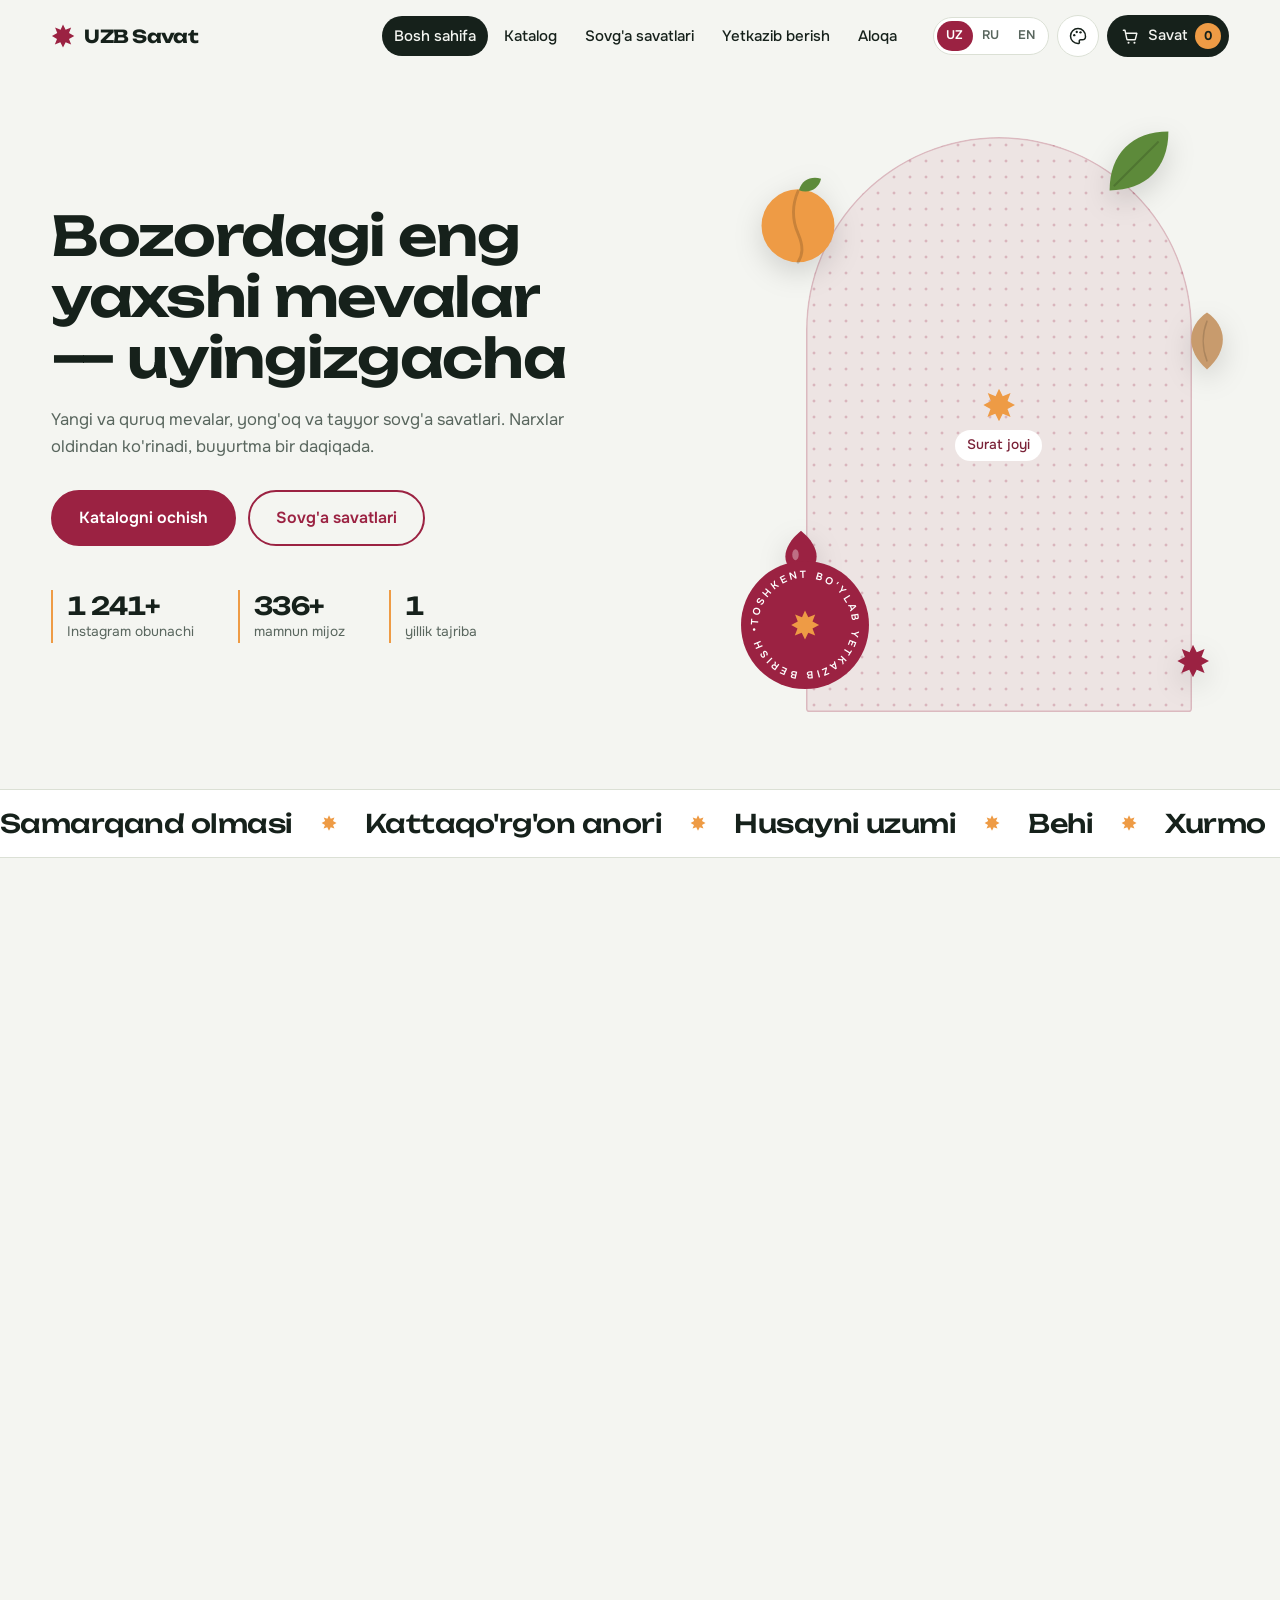
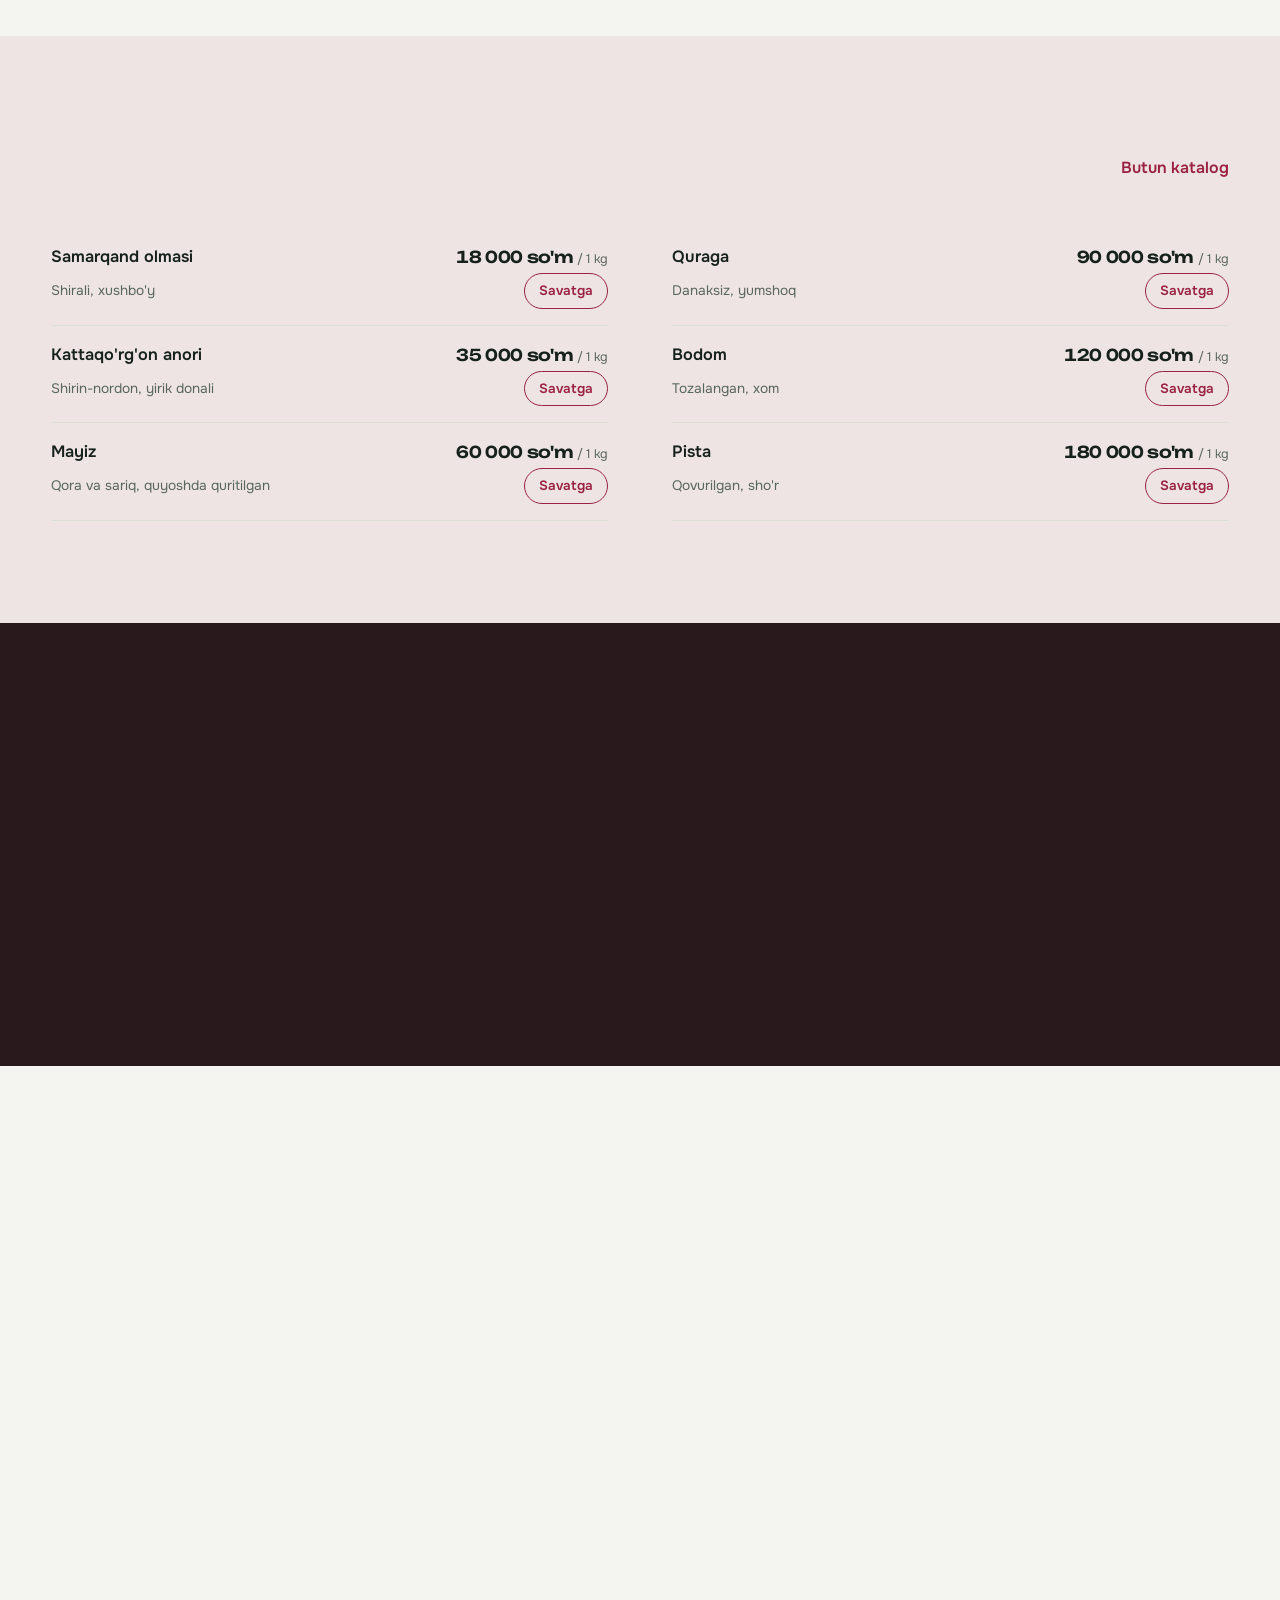
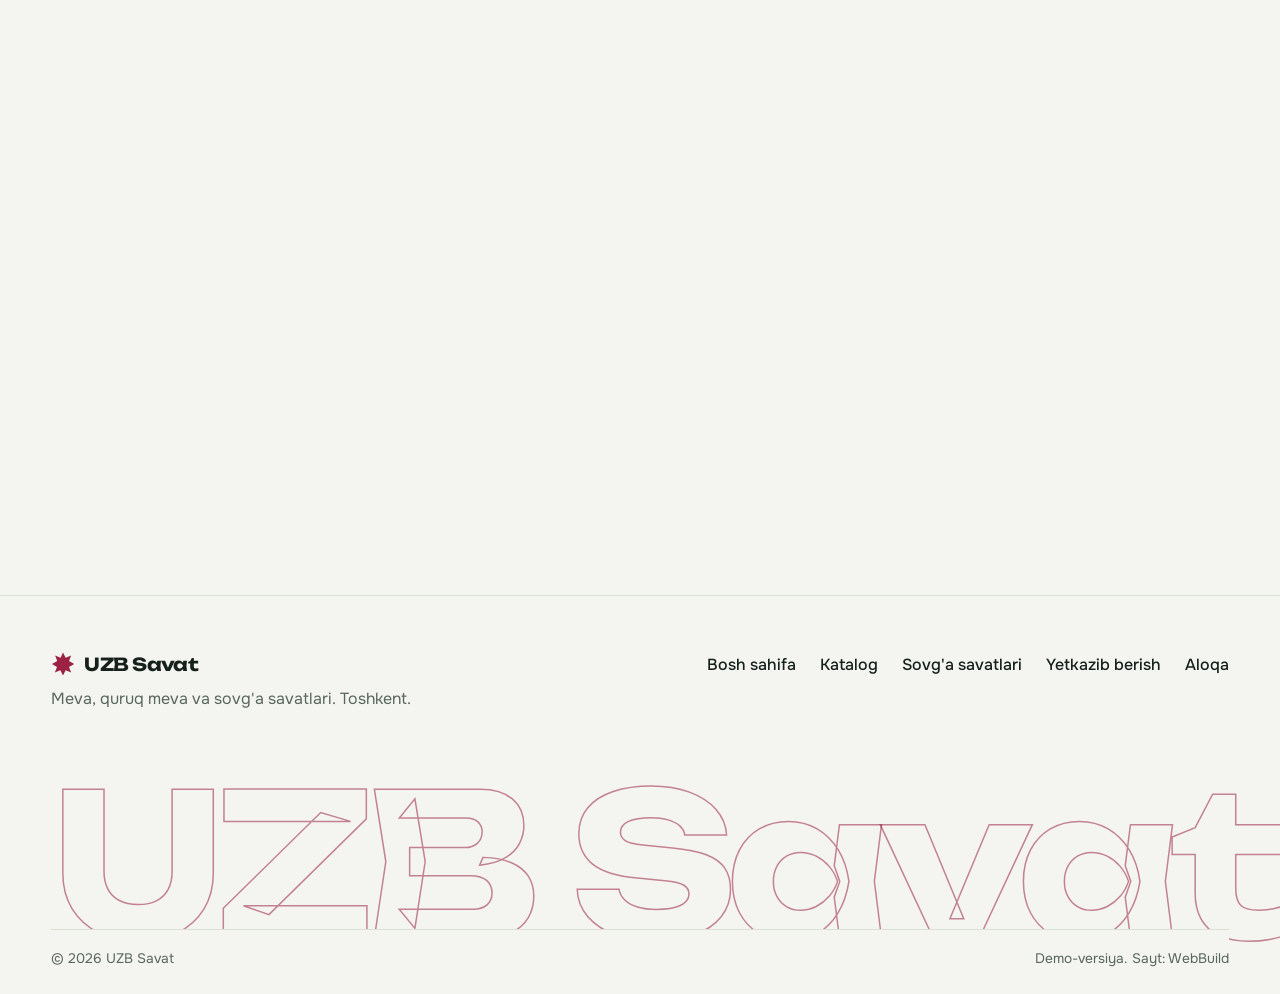
==== commit 2103e97f: "Multi-page redesign: uz/ru/en, dark mode, palettes, motion, photo slots Co-Authored-By: Claude Opus " ====
--- a/index.html
+++ b/index.html
@@ -1,170 +1,146 @@
 <!DOCTYPE html>
-<html lang="uz">
+<html lang="uz" data-theme="light" data-palette="anor">
 <head>
 <meta charset="utf-8">
 <meta name="viewport" content="width=device-width, initial-scale=1">
 <title>UZB Savat — Toshkentda meva va quruq mevalar yetkazib berish</title>
-<meta name="description" content="Toshkentda meva yetkazib berish: yangi mevalar, quruq mevalar, yong'oq va tayyor sovg'a savatlari. Narxlar ro'yxati, onlayn buyurtma, uyingizgacha yetkazish.">
-<meta name="keywords" content="Toshkentda meva yetkazib berish, quruq mevalar, sovg'a savati, to'y savati, yong'oq, mayiz">
-<meta property="og:title" content="UZB Savat — meva va sovg'a savatlari">
-<meta property="og:description" content="Toshkentda yangi meva, quruq meva va sovg'a savatlarini uyingizgacha yetkazib beramiz.">
+<meta name="description" content="Toshkentda meva yetkazib berish: yangi va quruq mevalar, yong'oq, tayyor sovg'a savatlari. Narxlar oldindan ko'rinadi, buyurtma bir daqiqada.">
+<meta property="og:title" content="UZB Savat — Toshkentda meva va quruq mevalar yetkazib berish">
+<meta property="og:description" content="Toshkentda meva yetkazib berish: yangi va quruq mevalar, yong'oq, tayyor sovg'a savatlari. Narxlar oldindan ko'rinadi, buyurtma bir daqiqada.">
 <meta property="og:type" content="website">
-<meta name="theme-color" content="#14251d">
+<meta name="theme-color" content="#16211b">
+<script>
+(function(){var d=document.documentElement;d.classList.add("js");try{var s=localStorage,th=s.getItem("us_theme");if(!th)th=matchMedia("(prefers-color-scheme: dark)").matches?"dark":"light";d.setAttribute("data-theme",th);d.setAttribute("data-palette",s.getItem("us_pal")||"anor");var l=s.getItem("us_lang");if(l==="ru"||l==="en")d.lang=l;if(!sessionStorage.getItem("us_splash")&&!matchMedia("(prefers-reduced-motion: reduce)").matches)d.classList.add("splash-on")}catch(e){}})();
+</script>
 <link rel="preconnect" href="https://fonts.googleapis.com">
 <link rel="preconnect" href="https://fonts.gstatic.com" crossorigin>
-<link href="https://fonts.googleapis.com/css2?family=Bricolage+Grotesque:opsz,wght@12..96,500;12..96,700;12..96,800&family=Onest:wght@400;500;600&display=swap" rel="stylesheet">
+<link href="https://fonts.googleapis.com/css2?family=Onest:wght@400;500;600&family=Unbounded:wght@500;600;700&display=swap" rel="stylesheet">
 <link rel="stylesheet" href="css/style.css">
-<script type="application/ld+json">
-{"@context":"https://schema.org","@type":"GroceryStore","name":"UZB Savat","description":"Yangi mevalar, quruq mevalar va sovg'a savatlari yetkazib berish","areaServed":"Toshkent","address":{"@type":"PostalAddress","addressLocality":"Toshkent","addressCountry":"UZ"},"sameAs":["https://instagram.com/uzb_savat"]}
-</script>
+<script type="application/ld+json">{"@context":"https://schema.org","@type":"GroceryStore","name":"UZB Savat","description":"Yangi mevalar, quruq mevalar va sovg'a savatlari yetkazib berish","areaServed":"Toshkent","address":{"@type":"PostalAddress","addressLocality":"Toshkent","addressCountry":"UZ"},"sameAs":["https://instagram.com/uzb_savat"]}</script>
 </head>
-<body>
-<a class="skip" href="#catalog">Katalogga o'tish</a>
-
+<body data-page="home">
+<svg width="0" height="0" style="position:absolute" aria-hidden="true">
+<symbol id="s-star" viewBox="0 0 100 100"><path fill="currentColor" d="M50 2l11 22 23-9-9 23 22 12-22 12 9 23-23-9-11 22-11-22-23 9 9-23L4 50l22-12-9-23 23 9z"/></symbol>
+<symbol id="s-apricot" viewBox="0 0 100 100"><circle cx="50" cy="56" r="38" fill="currentColor"/><path d="M50 20c-6 14-6 30 0 44s5 22 0 30" fill="none" stroke="rgba(0,0,0,.16)" stroke-width="3" stroke-linecap="round"/><path d="M51 19c3-11 13-15 23-12-2 10-12 16-23 12z" fill="var(--leaf)"/></symbol>
+<symbol id="s-almond" viewBox="0 0 100 100"><path fill="currentColor" d="M50 4c30 20 38 58 0 92C12 62 20 24 50 4z"/><path d="M50 18c-8 20-8 44 0 64" fill="none" stroke="rgba(0,0,0,.14)" stroke-width="2.5" stroke-linecap="round"/></symbol>
+<symbol id="s-seed" viewBox="0 0 100 100"><path fill="currentColor" d="M50 6c22 18 34 38 34 56a34 34 0 0 1-68 0C16 44 28 24 50 6z"/><ellipse cx="38" cy="58" rx="7" ry="12" fill="rgba(255,255,255,.35)"/></symbol>
+<symbol id="s-leaf" viewBox="0 0 100 100"><path fill="currentColor" d="M8 92C8 40 40 8 92 8c0 52-32 84-84 84z"/><path d="M14 86L78 22" stroke="rgba(0,0,0,.15)" stroke-width="3"/></symbol>
+<symbol id="s-cart" viewBox="0 0 24 24"><path d="M3 4h2l2.4 11.2a1 1 0 0 0 1 .8h8.8a1 1 0 0 0 1-.8L20 8H6.2" fill="none" stroke="currentColor" stroke-width="1.8" stroke-linecap="round" stroke-linejoin="round"/><circle cx="9.5" cy="20" r="1.3" fill="currentColor"/><circle cx="17" cy="20" r="1.3" fill="currentColor"/></symbol>
+<symbol id="s-sun" viewBox="0 0 24 24"><circle cx="12" cy="12" r="4.2" fill="none" stroke="currentColor" stroke-width="1.8"/><path d="M12 2v2.5M12 19.5V22M2 12h2.5M19.5 12H22M4.9 4.9l1.8 1.8M17.3 17.3l1.8 1.8M4.9 19.1l1.8-1.8M17.3 6.7l1.8-1.8" stroke="currentColor" stroke-width="1.8" stroke-linecap="round"/></symbol>
+<symbol id="s-moon" viewBox="0 0 24 24"><path d="M20 14.5A8 8 0 0 1 9.5 4a8 8 0 1 0 10.5 10.5z" fill="none" stroke="currentColor" stroke-width="1.8" stroke-linejoin="round"/></symbol>
+<symbol id="s-palette" viewBox="0 0 24 24"><path d="M12 3a9 9 0 1 0 0 18c1.4 0 2-1 1.6-2.1-.5-1.2.3-2.4 1.6-2.4H17a4 4 0 0 0 4-4C21 7 17 3 12 3z" fill="none" stroke="currentColor" stroke-width="1.8" stroke-linejoin="round"/><circle cx="7.5" cy="11" r="1.4" fill="currentColor"/><circle cx="10.5" cy="7.2" r="1.4" fill="currentColor"/><circle cx="15" cy="7.6" r="1.4" fill="currentColor"/></symbol>
+<symbol id="s-close" viewBox="0 0 24 24"><path d="M5 5l14 14M19 5L5 19" stroke="currentColor" stroke-width="2" stroke-linecap="round"/></symbol>
+</svg>
+<div class="splash" aria-hidden="true"><div class="splash__in"><svg class="splash__star"><use href="#s-star"/></svg><div class="splash__word"><span style="--i:0">U</span><span style="--i:1">Z</span><span style="--i:2">B</span><span style="--i:3">&nbsp;</span><span style="--i:4">S</span><span style="--i:5">a</span><span style="--i:6">v</span><span style="--i:7">a</span><span style="--i:8">t</span></div><div class="splash__bar"><i></i></div></div></div>
+<a class="skip" href="#main" data-i18n="skip">Asosiy qismga o'tish</a>
 <header class="header" id="top">
   <div class="wrap header__in">
-    <a class="logo" href="#top">UZB Savat</a>
-    <nav class="nav" id="nav" aria-label="Asosiy menyu">
-      <a href="#catalog">Narxlar</a>
-      <a href="#gifts">Sovg'a savatlari</a>
-      <a href="#delivery">Yetkazib berish</a>
-      <a href="#faq">Savollar</a>
-      <a href="#contact">Aloqa</a>
-    </nav>
-    <button class="cart-btn" id="openCart" aria-label="Savatni ochish">
-      <svg width="20" height="20" viewBox="0 0 24 24" fill="none" stroke="currentColor" stroke-width="1.8" stroke-linecap="round" stroke-linejoin="round" aria-hidden="true"><path d="M3 4h2l2.4 11.2a1 1 0 0 0 1 .8h8.8a1 1 0 0 0 1-.8L20 8H6.2"/><circle cx="9.5" cy="20" r="1.2"/><circle cx="17" cy="20" r="1.2"/></svg>
-      <span>Savat</span><b id="cartCount">0</b>
-    </button>
-    <button class="burger" id="burger" aria-label="Menyu" aria-expanded="false"><span></span><span></span></button>
+    <a class="logo" href="index.html"><svg aria-hidden="true"><use href="#s-star"/></svg><span>UZB Savat</span></a>
+    <nav class="nav" id="nav"><a href="index.html" aria-current="page" data-i18n="nav.home">Bosh sahifa</a><a href="catalog.html" data-i18n="nav.catalog">Katalog</a><a href="gifts.html" data-i18n="nav.gifts">Sovg'a savatlari</a><a href="delivery.html" data-i18n="nav.delivery">Yetkazib berish</a><a href="contact.html" data-i18n="nav.contact">Aloqa</a></nav>
+    <div class="htools">
+      <div class="lang lang--head" role="group" aria-label="Til" data-i18n-aria="aria.lang"><button type="button" data-lang="uz" aria-pressed="true">UZ</button><button type="button" data-lang="ru" aria-pressed="false">RU</button><button type="button" data-lang="en" aria-pressed="false">EN</button></div>
+      <div class="settings">
+        <button class="ibtn" type="button" id="setBtn" aria-expanded="false" aria-controls="setPanel" aria-label="Ko'rinish sozlamalari" data-i18n-aria="aria.settings"><svg><use href="#s-palette"/></svg></button>
+        <div class="panel" id="setPanel" hidden>
+          <div class="lang lang--panel" role="group" aria-label="Til" data-i18n-aria="aria.lang"><button type="button" data-lang="uz" aria-pressed="true">UZ</button><button type="button" data-lang="ru" aria-pressed="false">RU</button><button type="button" data-lang="en" aria-pressed="false">EN</button></div>
+          <p class="panel__h" data-i18n="set.title">Ko'rinish</p>
+          <div class="seg" role="group">
+            <button type="button" data-theme-set="light"><svg aria-hidden="true"><use href="#s-sun"/></svg><span data-i18n="set.light">Kunduzgi</span></button>
+            <button type="button" data-theme-set="dark"><svg aria-hidden="true"><use href="#s-moon"/></svg><span data-i18n="set.dark">Tungi</span></button>
+          </div>
+          <p class="panel__h"><span data-i18n="set.palette">Rang</span>: <b id="palName">Anor</b></p>
+          <div class="swatches"><button type="button" class="sw sw--anor" data-pal="anor" aria-label="Anor" data-i18n-aria="pal.anor"><i></i></button><button type="button" class="sw sw--pista" data-pal="pista" aria-label="Pista" data-i18n-aria="pal.pista"><i></i></button><button type="button" class="sw sw--orik" data-pal="orik" aria-label="O'rik" data-i18n-aria="pal.orik"><i></i></button><button type="button" class="sw sw--uzum" data-pal="uzum" aria-label="Uzum" data-i18n-aria="pal.uzum"><i></i></button><button type="button" class="sw sw--feruza" data-pal="feruza" aria-label="Feruza" data-i18n-aria="pal.feruza"><i></i></button></div>
+        </div>
+      </div>
+      <button class="cart-btn" type="button" id="openCart" aria-label="Savatni ochish" data-i18n-aria="aria.cart"><svg aria-hidden="true"><use href="#s-cart"/></svg><span class="cart-btn__t" data-i18n="cart.btn">Savat</span><b id="cartCount">0</b></button>
+      <button class="ibtn burger" type="button" id="burger" aria-expanded="false" aria-controls="nav" aria-label="Menyu" data-i18n-aria="aria.menu"><span></span><span></span></button>
+    </div>
   </div>
 </header>
+<main id="main">
+<section class="hero"><div class="wrap hero__in">
+  <div class="hero__text">
+    <h1 class="words" data-split data-i18n="hero.title">Bozordagi eng yaxshi mevalar — uyingizgacha</h1>
+    <p class="lead reveal" style="--d:250ms" data-i18n="hero.text">Yangi va quruq mevalar, yong'oq va tayyor sovg'a savatlari. Narxlar oldindan ko'rinadi, buyurtma bir daqiqada.</p>
+    <div class="hero__cta reveal" style="--d:350ms"><a class="btn" href="catalog.html" data-i18n="hero.cta1">Katalogni ochish</a><a class="btn btn--line" href="gifts.html" data-i18n="hero.cta2">Sovg'a savatlari</a></div>
+    <dl class="facts reveal" style="--d:450ms">
+      <div><dt data-count="36000" data-suffix="+">36 000+</dt><dd data-i18n="f.followers">Instagram obunachi</dd></div>
+      <div><dt data-count="10000" data-suffix="+">10 000+</dt><dd data-i18n="f.clients">mamnun mijoz</dd></div>
+      <div><dt data-count="24">24</dt><dd data-i18n="f.years">yillik tajriba</dd></div>
+    </dl>
+  </div>
+  <div class="stage" id="stage">
+    <figure class="ph ph--arch stage__ph" data-src="images/hero.jpg" title="images/hero.jpg"><div class="ph__empty"><svg aria-hidden="true"><use href="#s-star"/></svg><span data-i18n="ph.label">Surat joyi</span></div></figure>
+    <span class="shape sh1" data-depth="22"><svg><use href="#s-apricot"/></svg></span>
+    <span class="shape sh2" data-depth="-14"><svg><use href="#s-almond"/></svg></span>
+    <span class="shape sh3" data-depth="30"><svg><use href="#s-seed"/></svg></span>
+    <span class="shape sh4" data-depth="-24"><svg><use href="#s-leaf"/></svg></span>
+    <span class="shape sh5" data-depth="12"><svg><use href="#s-star"/></svg></span>
+    <div class="badge" aria-hidden="true"><svg class="badge__ring" viewBox="0 0 120 120"><defs><path id="circ" d="M60,60 m-44,0 a44,44 0 1,1 88,0 a44,44 0 1,1 -88,0"/></defs><text><textPath href="#circ" textLength="274" lengthAdjust="spacing" data-i18n="hero.badge">Toshkent bo'ylab yetkazib berish • </textPath></text></svg><svg class="badge__star"><use href="#s-star"/></svg></div>
+  </div>
+</div></section>
+<div class="mq" aria-hidden="true"><div class="mq__track" id="mq"></div></div>
 
-<main>
-<section class="hero">
-  <div class="wrap hero__in">
-    <div class="hero__text">
-      <h1>Mevalar bozordan — to'g'ri uyingizgacha</h1>
-      <p>Yangi va quruq mevalar, yong'oq va tayyor sovg'a savatlari. Narxlar oldindan ko'rinadi, buyurtma bir daqiqada, yetkazish butun Toshkent bo'ylab.</p>
-      <div class="hero__cta">
-        <a class="btn" href="#catalog">Narxlar ro'yxati</a>
-        <a class="btn btn--line" href="#gifts">Sovg'a savatlari</a>
-      </div>
-      <dl class="facts">
-        <div><dt>36 000+</dt><dd>Instagram obunachi</dd></div>
-        <div><dt>10 000+</dt><dd>mamnun mijoz</dd></div>
-        <div><dt>24 yil</dt><dd>tajriba</dd></div>
-      </dl>
+<section class="section"><div class="wrap">
+  <div class="head"><h2 class="words" data-split data-i18n="cats.title">Nima olib kelaylik?</h2></div>
+  <div class="cats"><a class="cat reveal" style="--d:0ms" href="catalog.html?cat=meva"><figure class="ph ph--arch" data-src="images/cat-meva.jpg" title="images/cat-meva.jpg"><div class="ph__empty"><svg aria-hidden="true"><use href="#s-star"/></svg><span data-i18n="ph.label">Surat joyi</span></div></figure><span class="cat__t"><b data-i18n="cat.meva">Yangi mevalar</b><small data-i18n="cat.meva.d">Mavsumiy, har kuni saralanadi</small></span></a><a class="cat reveal" style="--d:90ms" href="catalog.html?cat=quruq"><figure class="ph ph--round" data-src="images/cat-quruq.jpg" title="images/cat-quruq.jpg"><div class="ph__empty"><svg aria-hidden="true"><use href="#s-star"/></svg><span data-i18n="ph.label">Surat joyi</span></div></figure><span class="cat__t"><b data-i18n="cat.quruq">Quruq mevalar</b><small data-i18n="cat.quruq.d">Quyoshda quritilgan, tabiiy</small></span></a><a class="cat reveal" style="--d:180ms" href="catalog.html?cat=yongoq"><figure class="ph ph--arch" data-src="images/cat-yongoq.jpg" title="images/cat-yongoq.jpg"><div class="ph__empty"><svg aria-hidden="true"><use href="#s-star"/></svg><span data-i18n="ph.label">Surat joyi</span></div></figure><span class="cat__t"><b data-i18n="cat.yongoq">Yong'oq va mag'iz</b><small data-i18n="cat.yongoq.d">Tozalangan va qovurilgan</small></span></a><a class="cat reveal" style="--d:270ms" href="gifts.html"><figure class="ph ph--round" data-src="images/cat-sovga.jpg" title="images/cat-sovga.jpg"><div class="ph__empty"><svg aria-hidden="true"><use href="#s-star"/></svg><span data-i18n="ph.label">Surat joyi</span></div></figure><span class="cat__t"><b data-i18n="cat.sovga">Sovg'a savatlari</b><small data-i18n="cat.sovga.d">To'y, bayram, mehmon uchun</small></span></a></div>
+</div></section>
+
+<section class="section section--tint"><div class="wrap">
+  <div class="head head--row"><h2 class="words" data-split data-i18n="hot.title">Ko'p buyurtma qilinadi</h2><a class="link" href="catalog.html" data-i18n="hot.link">Butun katalog</a></div>
+  <div class="rows" id="hot"></div>
+</div></section>
+
+<section class="section section--deep"><div class="wrap">
+  <div class="head"><h2 class="words" data-split data-i18n="how.title">Buyurtma qanday beriladi</h2></div>
+  <ol class="steps"><li class="reveal" style="--d:0ms"><h3 data-i18n="s1.t">Tanlang</h3><p data-i18n="s1.d">Mahsulot va miqdorni savatga qo'shing.</p></li><li class="reveal" style="--d:90ms"><h3 data-i18n="s2.t">Manzilni yozing</h3><p data-i18n="s2.d">Ism, telefon, manzil va qulay vaqt.</p></li><li class="reveal" style="--d:180ms"><h3 data-i18n="s3.t">Biz tasdiqlaymiz</h3><p data-i18n="s3.d">Buyurtma darhol Telegram-botimizga tushadi.</p></li><li class="reveal" style="--d:270ms"><h3 data-i18n="s4.t">Qabul qiling</h3><p data-i18n="s4.d">Kuryer kelishilgan vaqtda olib boradi.</p></li></ol>
+</div></section>
+
+<section class="section"><div class="wrap split">
+  <div class="split__media reveal"><figure class="ph ph--arch split__a" data-src="images/gifts.jpg" title="images/gifts.jpg"><div class="ph__empty"><svg aria-hidden="true"><use href="#s-star"/></svg><span data-i18n="ph.label">Surat joyi</span></div></figure><figure class="ph ph--circle split__b" data-src="images/gifts-2.jpg" title="images/gifts-2.jpg"><div class="ph__empty"><svg aria-hidden="true"><use href="#s-star"/></svg><span data-i18n="ph.label">Surat joyi</span></div></figure></div>
+  <div class="split__text"><h2 class="words" data-split data-i18n="gt.title">Sovg'a tanlash qiyinmi?</h2><p class="lead reveal" data-i18n="gt.text">Tayyor savatlar to'y, bayram va mehmondorchilik uchun. Tarkib va byudjetni ayting — o'zingizga moslab yig'amiz.</p><a class="btn reveal" href="gifts.html" data-i18n="gt.btn">Savatlarni ko'rish</a></div>
+</div></section>
+<section class="section section--cta"><div class="wrap"><div class="cta reveal">
+  <svg class="cta__star" aria-hidden="true"><use href="#s-star"/></svg>
+  <div class="cta__t"><h2 data-i18n="cta.title">Telegram'da ham buyurtma qabul qilamiz</h2><p data-i18n="cta.text">Savol bo'lsa yoki maxsus savat kerak bo'lsa, yozing.</p></div>
+  <a class="btn btn--light" data-tg href="https://t.me/uzb_savat" target="_blank" rel="noopener" data-i18n="cta.btn">Telegram'da yozish</a>
+</div></div></section>
+</main>
+<footer class="footer">
+  <div class="wrap">
+    <div class="footer__top">
+      <div><a class="logo" href="index.html"><svg aria-hidden="true"><use href="#s-star"/></svg><span>UZB Savat</span></a><p class="footer__tag" data-i18n="foot.tag">Meva, quruq meva va sovg'a savatlari. Toshkent.</p></div>
+      <nav class="footer__nav"><a href="index.html" data-i18n="nav.home">Bosh sahifa</a><a href="catalog.html" data-i18n="nav.catalog">Katalog</a><a href="gifts.html" data-i18n="nav.gifts">Sovg'a savatlari</a><a href="delivery.html" data-i18n="nav.delivery">Yetkazib berish</a><a href="contact.html" data-i18n="nav.contact">Aloqa</a></nav>
     </div>
-    <div class="hero__photos">
-      <img class="p1" id="ph-hero" alt="Quruq mevalar va yong'oqlar peshtaxtada" width="700" height="520">
-      <img class="p2" id="ph-dried" alt="Quritilgan mevalar uyumi" width="320" height="320">
-      <img class="p3" id="ph-nuts" alt="Mayiz va yong'oq yog'och qoshiqlarda" width="320" height="320">
-    </div>
-  </div>
-</section>
-
-<section class="band">
-  <div class="wrap band__in">
-    <p><b>Toshkent bo'ylab</b> yetkazib berish</p>
-    <p><b>Saralangan</b> mahsulot, sifat kafolati</p>
-    <p><b>Buyurtma</b> darhol Telegram'ga tushadi</p>
-    <p><b>Tayyor savatlar</b> to'y va bayram uchun</p>
-  </div>
-</section>
-
-<section class="section" id="catalog">
-  <div class="wrap">
-    <div class="head">
-      <h2>Narxlar ro'yxati</h2>
-      <p>Qo'ng'iroq qilish shart emas: tanlang, savatga soling, buyurtma bering.</p>
-    </div>
-    <div class="tools">
-      <div class="tabs" id="tabs" role="tablist"></div>
-      <label class="search"><span class="sr">Qidirish</span><input id="search" type="search" placeholder="Qidirish: olma, bodom..."></label>
-    </div>
-    <div id="list"></div>
-    <p class="empty" id="empty" hidden>Hech narsa topilmadi. Boshqa so'z bilan qidirib ko'ring.</p>
-  </div>
-</section>
-
-<section class="section section--tint" id="gifts">
-  <div class="wrap">
-    <div class="head">
-      <h2>Tayyor sovg'a savatlari</h2>
-      <p>To'y, bayram yoki mehmondorchilik uchun. Tarkibni o'zingizga moslab yig'ib ham beramiz.</p>
-    </div>
-    <div class="gifts" id="giftGrid"></div>
-  </div>
-</section>
-
-<section class="section section--dark" id="delivery">
-  <div class="wrap delivery">
-    <div>
-      <h2>Qanday buyurtma beriladi</h2>
-      <ol class="steps">
-        <li><h3>Tanlang</h3><p>Ro'yxatdan mahsulot va miqdorni belgilang.</p></li>
-        <li><h3>Manzilni yozing</h3><p>Ism, telefon, manzil va qulay vaqt.</p></li>
-        <li><h3>Buyurtma bizga tushadi</h3><p>U darhol Telegram-botimizga keladi: ism, telefon, manzil va tarkibi.</p></li>
-        <li><h3>Qabul qiling</h3><p>Kuryer kelishilgan vaqtda uyingizga olib boradi.</p></li>
-      </ol>
-      <p class="note" id="deliveryNote"></p>
-    </div>
-    <img id="ph-boxes" alt="Turli mevalar solingan qutilar" width="560" height="640">
-  </div>
-</section>
-
-<section class="section" id="faq">
-  <div class="wrap faq">
-    <div class="head"><h2>Savollar va javoblar</h2></div>
-    <div>
-      <details><summary>Yetkazish qancha vaqt oladi?</summary><p>Toshkent bo'ylab odatda buyurtma kuni yoki ertasiga. Aniq vaqtni buyurtma paytida yozasiz.</p></details>
-      <details><summary>Qanday to'lanadi?</summary><p>Naqd yoki karta orqali, kuryerga qabul qilganingizda.</p></details>
-      <details><summary>Sovg'a savatini o'zimga moslab olsam bo'ladimi?</summary><p>Ha. Tarkib va byudjetni izohga yozing, savatni siz uchun yig'amiz.</p></details>
-      <details><summary>Sifat mos kelmasa nima bo'ladi?</summary><p>Mahsulot jo'natishdan oldin saralanadi. Mos kelmasa, almashtirib beramiz.</p></details>
-    </div>
-  </div>
-</section>
-
-<section class="section section--tint" id="contact">
-  <div class="wrap contact">
-    <div>
-      <h2>Aloqa</h2>
-      <p>Savol yoki maxsus buyurtma bo'lsa, yozing. Tez javob beramiz.</p>
-    </div>
-    <ul class="clist" id="clist"></ul>
-  </div>
-</section>
-</main>
-
-<footer class="footer">
-  <div class="wrap footer__in">
-    <span>&copy; <span id="year"></span> UZB Savat</span>
-    <span>Demo-versiya. Sayt: WebBuild</span>
+    <div class="footer__big" aria-hidden="true">UZB Savat</div>
+    <div class="footer__bottom"><span>&copy; <span id="year">2026</span> UZB Savat</span><span data-i18n="foot.demo">Demo-versiya. Sayt: WebBuild</span></div>
   </div>
 </footer>
 
 <div class="overlay" id="overlay" hidden></div>
-<aside class="drawer" id="drawer" aria-hidden="true" aria-label="Savat">
-  <div class="drawer__head"><h3>Savat</h3><button id="closeCart" aria-label="Savatni yopish">
-    <svg width="20" height="20" viewBox="0 0 24 24" fill="none" stroke="currentColor" stroke-width="2" stroke-linecap="round" aria-hidden="true"><path d="M5 5l14 14M19 5L5 19"/></svg></button></div>
-  <div class="drawer__body" id="cartItems"></div>
-  <form class="drawer__foot" id="orderForm" novalidate>
-    <div class="totals">
-      <div><span>Mahsulotlar</span><b id="sub">0</b></div>
-      <div><span>Yetkazib berish</span><b id="fee">0</b></div>
-      <div class="totals__sum"><span>Jami</span><b id="total">0</b></div>
-    </div>
-    <input name="name" placeholder="Ismingiz" required autocomplete="name" aria-label="Ismingiz">
-    <input name="phone" type="tel" placeholder="Telefon: +998 __ ___ __ __" required autocomplete="tel" aria-label="Telefon">
-    <input name="address" placeholder="Manzil: tuman, ko'cha, uy" required autocomplete="street-address" aria-label="Manzil">
-    <input name="time" placeholder="Qulay vaqt, masalan: bugun 18:00 dan keyin" aria-label="Qulay vaqt">
-    <textarea name="note" rows="2" placeholder="Izoh (ixtiyoriy)" aria-label="Izoh"></textarea>
-    <button class="btn btn--block" type="submit" id="submitBtn">Buyurtma berish</button>
-    <p class="form-msg" id="formMsg" role="status"></p>
-  </form>
+<aside class="drawer" id="drawer" aria-hidden="true" aria-labelledby="cartTitle">
+  <div class="drawer__head"><h2 id="cartTitle" data-i18n="cart.title">Savat</h2><button class="ibtn" type="button" id="closeCart" aria-label="Yopish" data-i18n-aria="aria.close"><svg><use href="#s-close"/></svg></button></div>
+  <div class="drawer__scroll">
+    <div id="cartItems"></div>
+    <form class="order" id="orderForm" novalidate>
+      <div class="totals">
+        <div><span data-i18n="cart.sub">Mahsulotlar</span><b id="sub">0</b></div>
+        <div><span data-i18n="cart.fee">Yetkazib berish</span><b id="fee">0</b></div>
+        <div class="totals__sum"><span data-i18n="cart.total">Jami</span><b id="total">0</b></div>
+      </div>
+      <label class="field"><span data-i18n="form.name">Ismingiz</span><input name="name" required autocomplete="name"></label>
+      <label class="field"><span data-i18n="form.phone">Telefon</span><input name="phone" type="tel" required autocomplete="tel" placeholder="+998 __ ___ __ __"></label>
+      <label class="field"><span data-i18n="form.address">Manzil</span><input name="address" required autocomplete="street-address" placeholder="Tuman, ko'cha, uy" data-i18n-ph="form.address.ph"></label>
+      <label class="field"><span data-i18n="form.time">Qulay vaqt</span><input name="time" placeholder="Masalan: bugun 18:00 dan keyin" data-i18n-ph="form.time.ph"></label>
+      <label class="field"><span data-i18n="form.note">Izoh</span><textarea name="note" rows="2"></textarea></label>
+      <button class="btn btn--block" type="submit" id="submitBtn" data-i18n="form.submit">Buyurtma berish</button>
+      <p class="form-msg" id="formMsg" role="status"></p>
+    </form>
+  </div>
 </aside>
 
 <script src="js/config.js"></script>
+<script src="js/i18n.js"></script>
 <script src="data/products.js"></script>
 <script src="js/app.js"></script>
 </body>
--- a/css/style.css
+++ b/css/style.css
@@ -1,145 +1,374 @@
+/* ========== Tokens ========== */
 :root{
-  --ink:#14251d;--ink2:#1d3429;--pom:#8f1d3b;--pom-d:#701530;--apr:#e9a057;--pist:#c9d6b0;
-  --bg:#fbfbf8;--tint:#f1f2ea;--line:#dfe2d6;--mut:#5d6b62;
-  --r:8px;--f-d:"Bricolage Grotesque",system-ui,sans-serif;--f-b:"Onest",system-ui,sans-serif
-}
+  --f-d:"Unbounded",system-ui,sans-serif;--f-b:"Onest",system-ui,sans-serif;
+  --r:16px;--r-s:10px;--ease:cubic-bezier(.2,.8,.2,1);--ease-io:cubic-bezier(.77,0,.18,1);
+  --a:#9b2242;--a-dk:#ff8fa8;--b:#ee9b45;--leaf:#5d8a3a;
+}
+html[data-palette=anor]{--a:#9b2242;--a-dk:#ff8fa8;--b:#ee9b45}
+html[data-palette=pista]{--a:#4a7624;--a-dk:#a9d86f;--b:#dcb43a}
+html[data-palette=orik]{--a:#c25c16;--a-dk:#ffab66;--b:#2c6e68}
+html[data-palette=uzum]{--a:#5a2b88;--a-dk:#c8a2ff;--b:#e26f9c}
+html[data-palette=feruza]{--a:#0b737d;--a-dk:#63d5d7;--b:#ee974a}
+
+html{
+  --bg:#f4f5f1;--surface:#fff;--ink:#16211b;--mut:#59665e;--line:#dbe0d5;
+  --accent:var(--a);--on-a:#fff;
+  --soft:color-mix(in srgb,var(--a) 8%,var(--bg));
+  --deep:color-mix(in srgb,var(--a) 20%,#0e1712);--on-deep:#eef1ea;--mut-deep:#b6c0b8;
+  color-scheme:light
+}
+html[data-theme=dark]{
+  --bg:#0d120f;--surface:#151c18;--ink:#ecefe8;--mut:#9ba69f;--line:#26302a;
+  --accent:var(--a-dk);--on-a:#10150f;
+  --soft:color-mix(in srgb,var(--a-dk) 9%,var(--bg));
+  --deep:color-mix(in srgb,var(--a) 26%,#070b09);
+  color-scheme:dark
+}
+
+/* ========== Base ========== */
 *{box-sizing:border-box;margin:0;padding:0}
-html{scroll-behavior:smooth;scroll-padding-top:76px}
-body{font-family:var(--f-b);color:var(--ink);background:var(--bg);line-height:1.6;font-size:16px;-webkit-font-smoothing:antialiased}
-img{max-width:100%;display:block;object-fit:cover;background:var(--tint)}
+html{scroll-behavior:smooth;scroll-padding-top:84px}
+body{font-family:var(--f-b);color:var(--ink);background:var(--bg);line-height:1.6;font-size:16px;-webkit-font-smoothing:antialiased;transition:background-color .5s var(--ease),color .5s var(--ease);overflow-x:hidden}
+img{max-width:100%;display:block}
+svg{display:block}
 a{color:inherit}
-:focus-visible{outline:3px solid var(--apr);outline-offset:2px;border-radius:4px}
-.wrap{width:min(1180px,92%);margin:0 auto}
-.sr{position:absolute;width:1px;height:1px;overflow:hidden;clip:rect(0 0 0 0)}
-.skip{position:absolute;left:-999px;top:8px;background:var(--ink);color:#fff;padding:8px 14px;z-index:99}.skip:focus{left:8px}
-h1,h2,h3{font-family:var(--f-d);line-height:1.08;letter-spacing:-.02em}
-h2{font-size:clamp(1.9rem,3.6vw,2.7rem);font-weight:800}
-h3{font-weight:700}
-
-.btn{display:inline-block;border:2px solid var(--pom);background:var(--pom);color:#fff;font:600 1rem var(--f-b);padding:13px 26px;border-radius:var(--r);cursor:pointer;text-decoration:none;transition:background .2s,color .2s}
-.btn:hover{background:var(--pom-d);border-color:var(--pom-d)}
+button{font:inherit;color:inherit}
+:focus-visible{outline:3px solid var(--b);outline-offset:3px;border-radius:6px}
+.wrap{width:min(1200px,92%);margin:0 auto}
+[hidden]{display:none!important}
+.sr{position:absolute;width:1px;height:1px;overflow:hidden;clip:rect(0 0 0 0);white-space:nowrap}
+.skip{position:absolute;left:-999px;top:10px;background:var(--ink);color:var(--bg);padding:10px 16px;border-radius:var(--r-s);z-index:120}.skip:focus{left:10px}
+h1,h2,h3{font-family:var(--f-d);font-weight:600;line-height:1.12;letter-spacing:-.025em;text-wrap:balance}
+h1{font-size:clamp(2rem,4.3vw,3.4rem)}
+h2{font-size:clamp(1.55rem,2.9vw,2.4rem)}
+h3{font-size:1.1rem;letter-spacing:-.01em}
+.lead{font-size:clamp(1.02rem,1.3vw,1.15rem);color:var(--mut);max-width:34em;margin-top:18px}
+@view-transition{navigation:auto}
+
+/* ========== Buttons ========== */
+.btn{display:inline-flex;align-items:center;justify-content:center;gap:8px;border:2px solid var(--accent);background:var(--accent);color:var(--on-a);font-weight:600;padding:13px 26px;border-radius:999px;cursor:pointer;text-decoration:none;transition:background-color .25s,color .25s,border-color .25s,transform .35s var(--ease);will-change:transform}
+.btn:hover{background:color-mix(in srgb,var(--accent) 86%,var(--ink))}
 .btn:disabled{opacity:.45;cursor:not-allowed}
-.btn--line{background:transparent;color:var(--pom)}.btn--line:hover{background:var(--pom);color:#fff}
+.btn--line{background:transparent;color:var(--accent)}.btn--line:hover{background:var(--accent);color:var(--on-a)}
+.btn--light{background:var(--on-a);border-color:var(--on-a);color:var(--accent)}.btn--light:hover{background:transparent;color:var(--on-a)}
 .btn--block{width:100%}
-
-/* header */
-.header{position:sticky;top:0;z-index:30;background:rgba(251,251,248,.94);backdrop-filter:blur(10px);border-bottom:1px solid var(--line)}
-.header__in{display:flex;align-items:center;gap:28px;height:68px}
-.logo{font:800 1.35rem var(--f-d);letter-spacing:-.02em;text-decoration:none;color:var(--pom);margin-right:auto}
-.nav{display:flex;gap:26px}.nav a{text-decoration:none;font-weight:500;font-size:.95rem;color:var(--ink)}.nav a:hover{color:var(--pom)}
-.cart-btn{display:flex;align-items:center;gap:8px;background:var(--ink);color:#fff;border:0;border-radius:var(--r);padding:9px 14px;font:500 .95rem var(--f-b);cursor:pointer}
-.cart-btn b{background:var(--apr);color:var(--ink);min-width:22px;height:22px;border-radius:11px;display:grid;place-items:center;font-size:.8rem;padding:0 6px}
-.burger{display:none;width:42px;height:42px;background:none;border:0;cursor:pointer;position:relative}
-.burger span{position:absolute;left:10px;right:10px;height:2px;background:var(--ink);transition:.2s}
-.burger span:first-child{top:16px}.burger span:last-child{top:25px}
-.burger[aria-expanded=true] span:first-child{top:20px;transform:rotate(45deg)}.burger[aria-expanded=true] span:last-child{top:20px;transform:rotate(-45deg)}
-
-/* hero */
-.hero{padding:56px 0 48px}
-.hero__in{display:grid;grid-template-columns:1fr 1.05fr;gap:56px;align-items:center}
-h1{font-size:clamp(2.4rem,5.2vw,4.1rem);font-weight:800}
-.hero__text p{margin:20px 0 28px;color:var(--mut);font-size:1.1rem;max-width:30em}
-.hero__cta{display:flex;gap:12px;flex-wrap:wrap}
-.facts{display:flex;gap:36px;margin-top:38px;padding-top:22px;border-top:1px solid var(--line);flex-wrap:wrap}
-.facts dt{font:800 1.7rem var(--f-d);letter-spacing:-.02em}.facts dd{font-size:.88rem;color:var(--mut)}
-.hero__photos{display:grid;grid-template-columns:1.5fr 1fr;grid-template-rows:1fr 1fr;gap:12px;height:520px}
-.hero__photos img{width:100%;height:100%;border-radius:var(--r)}
-.p1{grid-row:1/3}
-
-.band{background:var(--ink);color:#e7eadf}
-.band__in{display:grid;grid-template-columns:repeat(4,1fr);gap:20px;padding:20px 0;font-size:.95rem}
-.band b{color:var(--apr);font-weight:600}
-
-/* sections */
-.section{padding:84px 0}.section--tint{background:var(--tint)}.section--dark{background:var(--ink);color:#eef0e6}
-.head{margin-bottom:34px}.head p{color:var(--mut);margin-top:10px;max-width:36em}
-
-/* price list (catalog) */
-.tools{display:flex;gap:16px;flex-wrap:wrap;justify-content:space-between;align-items:center;margin-bottom:30px;padding-bottom:20px;border-bottom:2px solid var(--ink)}
+.ibtn{width:42px;height:42px;display:grid;place-items:center;border-radius:50%;border:1px solid var(--line);background:var(--surface);cursor:pointer;transition:border-color .2s,transform .3s var(--ease)}
+.ibtn:hover{border-color:var(--accent)}.ibtn svg{width:20px;height:20px}
+.link{color:var(--accent);font-weight:600;text-decoration:none;background:linear-gradient(currentColor,currentColor) 0 100%/0 2px no-repeat;transition:background-size .35s var(--ease)}
+.link:hover{background-size:100% 2px}
+
+/* ========== Header ========== */
+.header{position:sticky;top:0;z-index:40;background:color-mix(in srgb,var(--bg) 86%,transparent);backdrop-filter:blur(14px);-webkit-backdrop-filter:blur(14px);border-bottom:1px solid transparent;transition:border-color .3s,background-color .5s}
+.header.scrolled{border-color:var(--line)}
+.header__in{display:flex;align-items:center;gap:24px;height:72px}
+.logo{display:flex;align-items:center;gap:9px;text-decoration:none;font:700 1.12rem var(--f-d);letter-spacing:-.03em;margin-right:auto;white-space:nowrap}
+.logo svg{width:24px;height:24px;color:var(--accent);transition:transform .8s var(--ease)}
+.logo:hover svg{transform:rotate(90deg)}
+.nav{display:flex;gap:4px}
+.nav a{text-decoration:none;font-weight:500;font-size:.94rem;padding:8px 12px;border-radius:999px;white-space:nowrap;transition:background-color .2s,color .2s}
+.nav a:hover{background:var(--soft)}
+.nav a[aria-current=page]{background:var(--ink);color:var(--bg)}
+.htools{display:flex;align-items:center;gap:8px}
+.lang{display:flex;border:1px solid var(--line);border-radius:999px;padding:3px;background:var(--surface)}
+.lang button{border:0;background:none;font-size:.78rem;font-weight:600;width:36px;height:30px;border-radius:999px;cursor:pointer;color:var(--mut);transition:background-color .2s,color .2s}
+.lang button[aria-pressed=true]{background:var(--accent);color:var(--on-a)}
+.lang--panel{display:none}
+.cart-btn{display:flex;align-items:center;gap:8px;height:42px;padding:0 8px 0 14px;border:0;border-radius:999px;background:var(--ink);color:var(--bg);cursor:pointer;font-weight:500;font-size:.92rem}
+.cart-btn svg{width:19px;height:19px}
+.cart-btn b{min-width:26px;height:26px;padding:0 7px;border-radius:13px;background:var(--b);color:#16211b;display:grid;place-items:center;font-size:.8rem}
+.cart-btn.bump b{animation:bump .5s var(--ease)}
+@keyframes bump{30%{transform:scale(1.45)}}
+.burger{display:none;position:relative}
+.burger span{position:absolute;left:12px;right:12px;height:2px;background:currentColor;border-radius:2px;transition:transform .3s var(--ease),top .3s var(--ease)}
+.burger span:first-child{top:16px}.burger span:last-child{top:24px}
+.burger[aria-expanded=true] span:first-child{top:20px;transform:rotate(45deg)}
+.burger[aria-expanded=true] span:last-child{top:20px;transform:rotate(-45deg)}
+
+/* settings panel */
+.settings{position:relative}
+.panel{position:absolute;right:0;top:calc(100% + 10px);width:270px;background:var(--surface);border:1px solid var(--line);border-radius:var(--r);padding:16px;box-shadow:0 20px 50px -20px rgba(0,0,0,.35);display:grid;gap:10px;transform-origin:top right;animation:pop .28s var(--ease)}
+.panel[hidden]{display:none}
+@keyframes pop{from{opacity:0;transform:scale(.94) translateY(-6px)}}
+.panel__h{font-size:.82rem;color:var(--mut);font-weight:500}.panel__h b{color:var(--ink);font-weight:600}
+.seg{display:grid;grid-template-columns:1fr 1fr;gap:4px;background:var(--soft);padding:4px;border-radius:12px}
+.seg button{display:flex;align-items:center;justify-content:center;gap:6px;border:0;background:none;padding:8px;border-radius:9px;cursor:pointer;font-size:.88rem;font-weight:500;color:var(--mut)}
+.seg svg{width:16px;height:16px}
+.seg button[aria-pressed=true]{background:var(--surface);color:var(--ink);box-shadow:0 1px 3px rgba(0,0,0,.12)}
+.swatches{display:flex;gap:10px}
+.sw{width:38px;height:38px;border-radius:50%;border:2px solid transparent;background:none;cursor:pointer;padding:3px;transition:transform .25s var(--ease),border-color .2s}
+.sw:hover{transform:scale(1.1)}.sw[aria-pressed=true]{border-color:var(--ink)}
+.sw i{display:block;width:100%;height:100%;border-radius:50%}
+.sw--anor i{background:linear-gradient(135deg,#9b2242 55%,#ee9b45 55%)}
+.sw--pista i{background:linear-gradient(135deg,#4a7624 55%,#dcb43a 55%)}
+.sw--orik i{background:linear-gradient(135deg,#c25c16 55%,#2c6e68 55%)}
+.sw--uzum i{background:linear-gradient(135deg,#5a2b88 55%,#e26f9c 55%)}
+.sw--feruza i{background:linear-gradient(135deg,#0b737d 55%,#ee974a 55%)}
+
+/* ========== Splash ========== */
+.splash{display:none}
+.splash-on body{overflow:hidden}
+.splash-on .splash{display:grid;position:fixed;inset:0;z-index:100;background:var(--deep);color:var(--on-deep);place-items:center;transition:transform 1s var(--ease-io)}
+.splash::after{content:"";position:absolute;left:-15%;right:-15%;top:99%;height:22vh;background:inherit;border-radius:0 0 50% 50%}
+.splash-go .splash{transform:translateY(calc(-100% - 24vh))}
+.splash__in{display:grid;justify-items:center;gap:22px}
+.splash__star{width:54px;height:54px;color:var(--b);animation:spin 1.6s var(--ease) both}
+.splash__word{display:flex;overflow:hidden;font:700 clamp(2rem,7vw,4.2rem) var(--f-d);letter-spacing:-.04em;line-height:1.1;padding-bottom:.08em}
+.splash__word span{display:inline-block;transform:translateY(110%);animation:up .8s var(--ease) both;animation-delay:calc(var(--i)*50ms + 150ms)}
+.splash__bar{width:160px;height:2px;background:rgba(255,255,255,.16);overflow:hidden;border-radius:2px}
+.splash__bar i{display:block;height:100%;background:var(--b);transform:scaleX(0);transform-origin:left;animation:grow 1s var(--ease) .25s both}
+@keyframes up{to{transform:none}}
+@keyframes grow{to{transform:scaleX(1)}}
+@keyframes spin{from{transform:rotate(-180deg) scale(.3);opacity:0}to{transform:none;opacity:1}}
+
+/* ========== Reveal & words ========== */
+.js .reveal{opacity:0;transform:translateY(26px);transition:opacity .9s var(--ease),transform .9s var(--ease);transition-delay:var(--d,0ms)}
+.js .reveal.in{opacity:1;transform:none}
+.js .words:not(.is-split){visibility:hidden}
+.w{display:inline-block;overflow:hidden;vertical-align:top;padding-bottom:.14em;margin-bottom:-.14em}
+.w>i{display:inline-block;font-style:normal;transform:translateY(112%);transition:transform 1s var(--ease);transition-delay:calc(var(--i)*55ms)}
+.words.in .w>i{transform:none}
+
+/* ========== Photo slots ========== */
+.ph{position:relative;overflow:hidden;margin:0;background:var(--soft);isolation:isolate;transform:translateZ(0)}
+.ph--arch{border-radius:999px 999px var(--r) var(--r)}
+.ph--round{border-radius:var(--r)}
+.ph--circle{border-radius:50%;aspect-ratio:1}
+.ph__empty{position:absolute;inset:0;display:grid;place-content:center;justify-items:center;gap:8px;text-align:center;padding:16px;color:color-mix(in srgb,var(--accent) 75%,var(--ink));border-radius:inherit;
+  background-image:radial-gradient(color-mix(in srgb,var(--accent) 24%,transparent) 1.3px,transparent 1.7px);background-size:16px 16px;
+  box-shadow:inset 0 0 0 1.5px color-mix(in srgb,var(--accent) 22%,transparent);transition:transform .8s var(--ease)}
+.ph__empty svg{width:34px;height:34px;color:var(--b);animation:turn 18s linear infinite}
+.ph__empty span{font-size:.86rem;font-weight:500;background:var(--surface);padding:4px 12px;border-radius:999px}
+.ph img{position:absolute;inset:0;width:100%;height:100%;object-fit:cover;opacity:0;transition:opacity .7s,transform .8s var(--ease)}
+.ph.has img{opacity:1}.ph.has .ph__empty{display:none}
+@keyframes turn{to{transform:rotate(360deg)}}
+
+/* ========== Hero ========== */
+.hero{padding:clamp(28px,5vw,64px) 0 clamp(48px,6vw,88px);overflow:hidden}
+.hero__in{display:grid;grid-template-columns:minmax(0,1.15fr) minmax(0,.85fr);gap:clamp(32px,5vw,80px);align-items:center}
+.hero__cta{display:flex;gap:12px;flex-wrap:wrap;margin-top:30px}
+.facts{display:flex;gap:clamp(20px,4vw,44px);margin-top:44px;flex-wrap:wrap}
+.facts div{border-left:2px solid var(--b);padding-left:14px}
+.facts dt{font:600 1.55rem var(--f-d);letter-spacing:-.03em;font-variant-numeric:tabular-nums}
+.facts dd{font-size:.86rem;color:var(--mut)}
+.stage{position:relative;width:100%;max-width:460px;justify-self:end;aspect-ratio:4/5}
+.stage__ph{position:absolute;inset:0 8%}
+.shape{position:absolute;display:block;width:var(--s);height:var(--s);color:var(--c);transition:transform .6s var(--ease);pointer-events:none;z-index:2}
+.shape svg{width:100%;height:100%;animation:drift var(--t,7s) ease-in-out infinite;filter:drop-shadow(0 10px 14px rgba(0,0,0,.14))}
+@keyframes drift{50%{transform:translateY(-14px) rotate(var(--rot,8deg))}}
+.sh1{--s:96px;--c:var(--b);top:6%;left:-4%;--t:7s}
+.sh2{--s:62px;--c:#c89b6d;top:30%;right:-2%;--rot:-14deg;--t:6s}
+.sh3{--s:46px;--c:var(--accent);bottom:24%;left:2%;--rot:18deg;--t:5.5s}
+.sh4{--s:70px;--c:var(--leaf);top:-2%;right:12%;--rot:-10deg;--t:8s}
+.sh5{--s:34px;--c:var(--accent);bottom:6%;right:4%;--t:9s}
+.badge{position:absolute;left:-6%;bottom:4%;width:128px;height:128px;border-radius:50%;background:var(--accent);color:var(--on-a);display:grid;place-items:center;z-index:3}
+.badge__ring{position:absolute;inset:0;width:100%;height:100%;animation:turn 16s linear infinite}
+.badge text{font:600 9.6px var(--f-b);letter-spacing:.02em;fill:currentColor;text-transform:uppercase}
+.badge__star{width:30px;height:30px;color:var(--b)}
+
+/* marquee */
+.mq{overflow:hidden;border-block:1px solid var(--line);background:var(--surface);padding:18px 0}
+.mq__track{display:flex;align-items:center;gap:28px;width:max-content;animation:mq 50s linear infinite}
+.mq:hover .mq__track{animation-play-state:paused}
+.mq__track span{font:500 clamp(1.1rem,2.2vw,1.6rem) var(--f-d);letter-spacing:-.02em;white-space:nowrap}
+.mq__track svg{width:16px;height:16px;color:var(--b);flex:none}
+@keyframes mq{to{transform:translateX(-50%)}}
+
+/* ========== Sections ========== */
+.section{padding:clamp(64px,8vw,110px) 0}
+.section--flush{padding-top:clamp(32px,4vw,48px)}
+.section--tint{background:var(--soft)}
+.section--deep{background:var(--deep);color:var(--on-deep)}
+.section--cta{padding-top:0}
+.section--tint+.section--cta,.section--deep+.section--cta{padding-top:clamp(64px,8vw,110px)}
+.head{margin-bottom:clamp(28px,4vw,48px)}
+.head--row{display:flex;justify-content:space-between;align-items:end;gap:20px;flex-wrap:wrap}
+
+/* page head */
+.phead{position:relative;overflow:hidden;padding:clamp(40px,6vw,80px) 0 clamp(28px,4vw,48px)}
+.phead h1{max-width:16em}
+.phead__s{position:absolute;pointer-events:none}
+.phead__s svg{width:100%;height:100%;animation:drift 8s ease-in-out infinite}
+.phead__s1{width:120px;height:120px;right:8%;top:22%;color:color-mix(in srgb,var(--accent) 18%,transparent)}
+.phead__s1 svg{animation:turn 30s linear infinite}
+.phead__s2{width:70px;height:70px;right:22%;bottom:8%;color:var(--b)}
+.phead__s3{width:44px;height:44px;right:4%;bottom:14%;color:#c89b6d;--rot:-16deg}
+
+/* categories */
+.cats{display:grid;grid-template-columns:repeat(4,1fr);gap:clamp(14px,2vw,24px);align-items:start}
+.cat{text-decoration:none;display:grid;gap:14px}
+.cat:nth-child(even){margin-top:56px}
+.cat .ph{aspect-ratio:3/4}
+.cat:hover .ph__empty,.cat:hover .ph img{transform:scale(1.05)}
+.cat__t{display:grid;gap:2px}
+.cat__t b{font:600 1.05rem var(--f-d);letter-spacing:-.02em;transition:color .2s}
+.cat:hover .cat__t b{color:var(--accent)}
+.cat__t small{color:var(--mut);font-size:.88rem}
+
+/* price rows */
+.rows{columns:2;column-gap:clamp(28px,5vw,64px)}
+.row{break-inside:avoid;display:grid;grid-template-columns:1fr auto;gap:3px 16px;padding:16px 0;border-bottom:1px solid var(--line);align-items:center}
+.row__n{font-weight:600;font-size:1.02rem}
+.row__d{font-size:.86rem;color:var(--mut)}
+.row__p{grid-column:2;grid-row:1;font:600 1.02rem var(--f-d);letter-spacing:-.02em;text-align:right;white-space:nowrap;font-variant-numeric:tabular-nums}
+.row__p small{font:400 .78rem var(--f-b);color:var(--mut);letter-spacing:0}
+.row__a{grid-column:2;grid-row:2;justify-self:end}
+.add{border:1.5px solid var(--accent);background:none;color:var(--accent);font-weight:600;font-size:.84rem;padding:6px 14px;border-radius:999px;cursor:pointer;white-space:nowrap;transition:background-color .2s,color .2s}
+.add:hover{background:var(--accent);color:var(--on-a)}
+.qty{display:inline-flex;align-items:center;border-radius:999px;background:var(--ink);color:var(--bg);animation:pop .3s var(--ease)}
+.qty button{width:32px;height:32px;border:0;background:none;cursor:pointer;font-size:1.05rem;border-radius:50%}
+.qty button:hover{background:color-mix(in srgb,var(--bg) 18%,transparent)}
+.qty b{min-width:24px;text-align:center;font-size:.88rem;font-variant-numeric:tabular-nums}
+
+/* catalog tools */
+.tools{display:flex;gap:16px;flex-wrap:wrap;justify-content:space-between;align-items:center;margin-bottom:36px}
 .tabs{display:flex;gap:6px;flex-wrap:wrap}
-.tab{border:0;background:none;padding:8px 14px;border-radius:var(--r);font:500 .95rem var(--f-b);cursor:pointer;color:var(--mut)}
-.tab:hover{color:var(--ink)}.tab.on{background:var(--ink);color:#fff}
-.search input{padding:11px 16px;border:1px solid var(--line);border-radius:var(--r);min-width:260px;font:inherit;background:#fff}
-.group{margin-bottom:44px}
-.group h3{font-size:1.5rem;margin-bottom:6px}
-.rows{columns:2;column-gap:56px}
-.row{break-inside:avoid;display:grid;grid-template-columns:1fr auto;gap:2px 14px;padding:14px 0;border-bottom:1px solid var(--line);align-items:center}
-.row__n{font-weight:600}
-.row__d{grid-column:1;font-size:.86rem;color:var(--mut)}
-.row__p{grid-column:2;grid-row:1;font:700 1.05rem var(--f-d);text-align:right;white-space:nowrap}
-.row__p small{font:400 .8rem var(--f-b);color:var(--mut)}
-.row__a{grid-column:2;grid-row:2;justify-self:end}
-.add{background:none;border:1.5px solid var(--pom);color:var(--pom);font:600 .85rem var(--f-b);padding:6px 14px;border-radius:var(--r);cursor:pointer}
-.add:hover{background:var(--pom);color:#fff}
-.qty{display:inline-flex;align-items:center;border:1.5px solid var(--ink);border-radius:var(--r);overflow:hidden}
-.qty button{width:32px;height:30px;border:0;background:#fff;font-size:1.1rem;cursor:pointer}.qty button:hover{background:var(--tint)}
-.qty b{min-width:30px;text-align:center;font-size:.9rem}
-.empty{padding:30px 0;color:var(--mut)}
+.tab{border:1px solid var(--line);background:var(--surface);padding:9px 16px;border-radius:999px;font-size:.92rem;font-weight:500;cursor:pointer;transition:background-color .2s,color .2s,border-color .2s}
+.tab:hover{border-color:var(--accent)}
+.tab[aria-pressed=true]{background:var(--ink);color:var(--bg);border-color:var(--ink)}
+.search input{padding:12px 18px;border:1px solid var(--line);border-radius:999px;width:280px;max-width:100%;font:inherit;background:var(--surface);color:var(--ink)}
+.search input:focus{outline:2px solid var(--accent);outline-offset:1px}
+.group{margin-bottom:56px}
+.group__h{display:flex;align-items:baseline;gap:12px;padding-bottom:12px;border-bottom:2px solid var(--ink);margin-bottom:4px}
+.group__h h2{font-size:clamp(1.3rem,2vw,1.6rem)}
+.group__h span{color:var(--mut);font-size:.9rem}
+.empty{display:grid;justify-items:start;gap:16px;padding:40px 0;color:var(--mut)}
+
+/* steps */
+.steps{list-style:none;counter-reset:s;display:grid;grid-template-columns:repeat(4,1fr);gap:clamp(20px,3vw,40px);position:relative}
+.steps li{counter-increment:s;position:relative}
+.steps li::before{content:counter(s);display:grid;place-items:center;width:52px;height:52px;border-radius:50%;background:var(--b);color:#16211b;font:600 1.15rem var(--f-d);margin-bottom:22px;position:relative;z-index:1}
+.steps li:not(:last-child)::after{content:"";position:absolute;top:26px;left:64px;right:-12px;height:1px;background:color-mix(in srgb,var(--on-deep) 30%,transparent);transform:scaleX(0);transform-origin:left;transition:transform 1s var(--ease) .4s}
+.steps li.in::after{transform:scaleX(1)}
+.steps h3{font-size:1.12rem;margin-bottom:6px}
+.steps p{color:var(--mut-deep);font-size:.95rem}
+
+/* split */
+.split{display:grid;grid-template-columns:1fr 1fr;gap:clamp(40px,6vw,96px);align-items:center}
+.split__media{position:relative;padding-bottom:12%}
+.split__a{width:74%;aspect-ratio:4/5}
+.split__b{position:absolute;width:44%;right:0;bottom:0;border:8px solid var(--bg)}
+.section--tint .split__b{border-color:var(--soft)}
+.split--rev .split__media{order:2}
+.split__text .btn{margin-top:30px}
+
+/* CTA */
+.cta{position:relative;overflow:hidden;border-radius:calc(var(--r)*2);background:var(--accent);color:var(--on-a);padding:clamp(32px,5vw,64px);display:flex;align-items:center;justify-content:space-between;gap:28px;flex-wrap:wrap}
+.cta__t{position:relative;max-width:34em}
+.cta__t p{opacity:.85;margin-top:10px}
+.cta .btn{position:relative}
+.cta__star{position:absolute;width:340px;height:340px;right:-80px;top:-110px;color:color-mix(in srgb,var(--on-a) 12%,transparent);animation:turn 40s linear infinite}
 
 /* gifts */
-.gifts{display:grid;grid-template-columns:repeat(3,1fr);gap:24px}
-.gift{background:#fff;border-radius:var(--r);overflow:hidden;display:flex;flex-direction:column;border:1px solid var(--line)}
-.gift img{width:100%;aspect-ratio:4/3}
-.gift__b{padding:20px;display:flex;flex-direction:column;gap:8px;flex:1}
-.gift__tag{font-size:.82rem;font-weight:600;color:var(--pom)}
-.gift h3{font-size:1.35rem}.gift p{color:var(--mut);font-size:.93rem;flex:1}
-.gift__f{display:flex;justify-content:space-between;align-items:center;margin-top:8px}
-.gift__f b{font:800 1.2rem var(--f-d)}
+.gifts{display:grid;grid-template-columns:repeat(3,1fr);gap:clamp(16px,2.4vw,28px)}
+.gift{background:var(--surface);border:1px solid var(--line);border-radius:calc(var(--r) + 4px);padding:10px;display:flex;flex-direction:column;transition:transform .4s var(--ease),box-shadow .4s var(--ease);transform-style:preserve-3d}
+.gift:hover{box-shadow:0 30px 60px -30px color-mix(in srgb,var(--accent) 55%,transparent)}
+.gift .ph{aspect-ratio:1;border-radius:var(--r)}
+.gift__b{padding:18px 10px 10px;display:flex;flex-direction:column;gap:8px;flex:1}
+.gift__tag{align-self:start;font-size:.8rem;font-weight:600;color:var(--accent);background:var(--soft);padding:4px 12px;border-radius:999px}
+.gift h3{font-size:1.3rem}.gift p{color:var(--mut);font-size:.93rem;flex:1}
+.gift__f{display:flex;justify-content:space-between;align-items:center;gap:12px;margin-top:10px}
+.gift__f b{font:600 1.15rem var(--f-d);letter-spacing:-.02em}
 .gift .add{padding:9px 18px;font-size:.9rem}
 
-/* delivery */
-.delivery{display:grid;grid-template-columns:1.2fr .8fr;gap:60px;align-items:center}
-.delivery img{width:100%;height:100%;min-height:420px;max-height:560px;border-radius:var(--r)}
-.steps{list-style:none;counter-reset:s;margin-top:30px;display:grid;gap:20px}
-.steps li{counter-increment:s;display:grid;grid-template-columns:44px 1fr;column-gap:16px}
-.steps li::before{content:counter(s);grid-row:span 2;width:44px;height:44px;border-radius:50%;border:1.5px solid var(--apr);color:var(--apr);display:grid;place-items:center;font:700 1.1rem var(--f-d)}
-.steps h3{font-size:1.2rem}.steps p{color:#b9c4b6;font-size:.95rem}
-.note{margin-top:28px;padding:16px 20px;border-left:3px solid var(--apr);background:var(--ink2);color:#e3e8da}
+/* delivery info */
+.info{display:grid;grid-template-columns:repeat(3,1fr);gap:clamp(16px,2.4vw,28px)}
+.info div{background:var(--surface);border:1px solid var(--line);border-radius:var(--r);padding:26px;border-top:4px solid var(--accent)}
+.info dt{color:var(--mut);font-size:.88rem;font-weight:500}
+.info dd{font:600 1.2rem var(--f-d);letter-spacing:-.02em;margin-top:6px}
+.note{margin-top:24px;padding:18px 22px;border-radius:var(--r);background:var(--soft);border-left:4px solid var(--b);max-width:none}
 
 /* faq */
-.faq{display:grid;grid-template-columns:.8fr 1.2fr;gap:56px}
-details{border-bottom:1px solid var(--line);padding:18px 0}
+.faq{display:grid;grid-template-columns:.8fr 1.2fr;gap:clamp(32px,5vw,72px);align-items:start}
+details{border-bottom:1px solid var(--line)}
 details:first-child{border-top:1px solid var(--line)}
-summary{cursor:pointer;font-weight:600;list-style:none;display:flex;justify-content:space-between;gap:16px}
-summary::after{content:"+";font-size:1.4rem;line-height:1;color:var(--pom)}
-details[open] summary::after{content:"\2212"}
-details p{margin-top:10px;color:var(--mut);max-width:38em}
+summary{cursor:pointer;font-weight:600;font-size:1.04rem;list-style:none;display:flex;justify-content:space-between;align-items:center;gap:16px;padding:20px 0}
+summary::-webkit-details-marker{display:none}
+summary::after{content:"";flex:none;width:12px;height:12px;border-right:2px solid var(--accent);border-bottom:2px solid var(--accent);transform:rotate(45deg) translate(-3px,-3px);transition:transform .3s var(--ease)}
+details[open] summary::after{transform:rotate(225deg)}
+details p{color:var(--mut);padding-bottom:20px;max-width:38em;animation:pop .35s var(--ease)}
 
 /* contact */
-.contact{display:grid;grid-template-columns:1fr 1fr;gap:56px;align-items:center}
-.contact p{color:var(--mut);margin-top:10px}
-.clist{list-style:none;display:grid;gap:0}
-.clist li{border-bottom:1px solid var(--line);padding:16px 0;display:flex;justify-content:space-between;gap:16px}
+.contact{display:grid;grid-template-columns:1.1fr .9fr;gap:clamp(32px,5vw,80px);align-items:center}
+.clist{list-style:none}
+.clist li{display:flex;justify-content:space-between;align-items:baseline;gap:16px;padding:22px 0;border-bottom:1px solid var(--line)}
 .clist li:first-child{border-top:1px solid var(--line)}
-.clist span{color:var(--mut)}.clist a{font-weight:600;text-decoration:none;color:var(--pom)}.clist a:hover{text-decoration:underline}
-.footer{padding:22px 0;color:var(--mut);font-size:.88rem;border-top:1px solid var(--line)}
-.footer__in{display:flex;justify-content:space-between;gap:10px;flex-wrap:wrap}
-
-/* drawer */
-.overlay{position:fixed;inset:0;background:rgba(20,37,29,.5);z-index:40}
-.drawer{position:fixed;top:0;right:0;height:100%;width:min(440px,100%);background:var(--bg);z-index:50;display:flex;flex-direction:column;transform:translateX(100%);transition:transform .3s;visibility:hidden}
-.drawer.open{transform:none;visibility:visible}
-.drawer__head{display:flex;justify-content:space-between;align-items:center;padding:18px 22px;border-bottom:1px solid var(--line)}
-.drawer__head h3{font-size:1.4rem}.drawer__head button{background:none;border:0;cursor:pointer;padding:6px}
-.drawer__body{flex:1;overflow:auto;padding:6px 22px}
-.ci{display:grid;grid-template-columns:1fr auto;gap:4px 12px;align-items:center;padding:14px 0;border-bottom:1px solid var(--line)}
-.ci h4{font-size:.98rem}.ci small{color:var(--mut)}
-.cart-empty{padding:50px 0;color:var(--mut)}
-.drawer__foot{padding:16px 22px 22px;border-top:1px solid var(--line);display:grid;gap:9px;background:#fff}
-.drawer__foot input,.drawer__foot textarea{padding:11px 14px;border:1px solid var(--line);border-radius:var(--r);font:inherit;width:100%;background:var(--bg)}
-.drawer__foot .bad{border-color:var(--pom);background:#fdf1f4}
-.totals{display:grid;gap:4px;font-size:.93rem}.totals div{display:flex;justify-content:space-between}
-.totals__sum{font-size:1.15rem;border-top:1px solid var(--line);padding-top:8px;margin-top:2px}
-.form-msg{font-size:.9rem}.form-msg.ok{color:#1d6b43}.form-msg.err{color:var(--pom)}
-
-@media(max-width:900px){
-  .hero__in,.delivery,.faq,.contact{grid-template-columns:1fr;gap:32px}
-  .hero__photos{height:340px}.band__in{grid-template-columns:repeat(2,1fr)}
-  .gifts{grid-template-columns:1fr}.rows{columns:1}
-  .section{padding:60px 0}.delivery img{min-height:260px}
-  .burger{display:block}
-  .nav{display:none;position:absolute;top:68px;left:0;right:0;background:var(--bg);flex-direction:column;padding:14px 4%;border-bottom:1px solid var(--line);gap:14px}
-  .nav.open{display:flex}.header__in{gap:12px}.cart-btn span{display:none}
-  .search input{min-width:0;width:100%}.search{width:100%}
-}
-@media(prefers-reduced-motion:reduce){*{transition:none!important;scroll-behavior:auto!important}}
+.clist span{color:var(--mut)}
+.clist a,.clist b{font:600 clamp(1rem,1.8vw,1.3rem) var(--f-d);letter-spacing:-.02em;text-decoration:none}
+.clist a{color:var(--accent)}.clist a:hover{text-decoration:underline}
+.contact__ph{aspect-ratio:4/5;max-width:420px;width:100%;justify-self:end}
+
+/* footer */
+.footer{border-top:1px solid var(--line);padding-top:56px;overflow:hidden}
+.footer__top{display:flex;justify-content:space-between;gap:32px;flex-wrap:wrap}
+.footer__tag{color:var(--mut);margin-top:10px;max-width:24em}
+.footer__nav{display:flex;flex-wrap:wrap;gap:8px 24px}
+.footer__nav a{text-decoration:none;font-weight:500}.footer__nav a:hover{color:var(--accent)}
+.footer__big{font:700 clamp(3.4rem,15.5vw,13rem) var(--f-d);letter-spacing:-.05em;line-height:.85;white-space:nowrap;margin:48px 0 0;color:transparent;-webkit-text-stroke:1.5px color-mix(in srgb,var(--accent) 55%,transparent);user-select:none;transform:translateY(12%)}
+.footer__bottom{display:flex;justify-content:space-between;gap:12px;flex-wrap:wrap;padding:18px 0 24px;border-top:1px solid var(--line);color:var(--mut);font-size:.86rem;position:relative;background:var(--bg)}
+
+/* ========== Drawer ========== */
+.overlay{position:fixed;inset:0;background:rgba(8,12,10,.5);z-index:60;animation:fade .3s}
+@keyframes fade{from{opacity:0}}
+.drawer{position:fixed;top:0;right:0;height:100%;width:min(460px,100%);background:var(--bg);z-index:70;display:flex;flex-direction:column;transform:translateX(102%);visibility:hidden;transition:transform .45s var(--ease-io),visibility 0s .45s}
+.drawer.open{transform:none;visibility:visible;transition:transform .45s var(--ease-io)}
+.drawer__head{display:flex;justify-content:space-between;align-items:center;padding:18px 24px;border-bottom:1px solid var(--line)}
+.drawer__head h2{font-size:1.4rem}
+.drawer__scroll{flex:1;overflow:auto;padding:4px 24px 28px}
+.ci{display:grid;grid-template-columns:1fr auto;gap:2px 14px;align-items:center;padding:16px 0;border-bottom:1px solid var(--line);animation:pop .3s var(--ease)}
+.ci h3{font:600 .98rem var(--f-b);letter-spacing:0}
+.ci small{color:var(--mut);font-variant-numeric:tabular-nums}
+.ci .qty{grid-row:span 2}
+.cart-empty{display:grid;gap:14px;justify-items:start;padding:36px 0;color:var(--mut)}
+.order{display:grid;gap:12px;margin-top:20px}
+.totals{display:grid;gap:4px;font-size:.94rem;margin-bottom:6px}
+.totals div{display:flex;justify-content:space-between}
+.totals b{font-variant-numeric:tabular-nums}
+.totals__sum{font-size:1.15rem;border-top:1px solid var(--line);padding-top:10px;margin-top:4px}
+.field{display:grid;gap:5px}
+.field span{font-size:.84rem;font-weight:500;color:var(--mut)}
+.field input,.field textarea{padding:12px 14px;border:1px solid var(--line);border-radius:var(--r-s);font:inherit;width:100%;background:var(--surface);color:var(--ink);resize:vertical}
+.field input:focus,.field textarea:focus{outline:2px solid var(--accent);outline-offset:0;border-color:transparent}
+.field .bad{border-color:#c2334d;background:color-mix(in srgb,#c2334d 7%,var(--surface))}
+.form-msg{font-size:.9rem}.form-msg.ok{color:color-mix(in srgb,#2f8f57 80%,var(--ink))}.form-msg.err{color:#c2334d}
+.fly{position:fixed;left:0;top:0;width:16px;height:16px;border-radius:50%;background:var(--accent);z-index:90;pointer-events:none;box-shadow:0 0 0 4px color-mix(in srgb,var(--accent) 25%,transparent)}
+
+/* ========== Responsive ========== */
+@media (max-width:1100px){
+  .burger{display:grid}
+  .nav{position:absolute;top:72px;left:0;right:0;flex-direction:column;gap:2px;padding:12px 4% 20px;background:var(--bg);border-bottom:1px solid var(--line);display:none}
+  .nav.open{display:flex;animation:pop .3s var(--ease)}
+  .nav a{padding:12px 14px;font-size:1.05rem}
+}
+@media (max-width:900px){
+  .hero__in,.split,.faq,.contact{grid-template-columns:1fr}
+  .stage{justify-self:center;max-width:360px;margin-top:8px}
+  .cats{grid-template-columns:repeat(2,1fr)}
+  .steps{grid-template-columns:repeat(2,1fr)}.steps li::after{display:none}
+  .rows{columns:1}
+  .gifts{grid-template-columns:repeat(2,1fr)}
+  .info{grid-template-columns:1fr}
+  .split--rev .split__media{order:0}
+  .contact__ph{justify-self:start}
+}
+@media (max-width:600px){
+  .lang--head,.cart-btn__t{display:none}
+  .lang--panel{display:flex;justify-self:start}
+  .header__in{gap:10px}
+  .htools{gap:6px}
+  .cats{gap:14px}.cat:nth-child(even){margin-top:28px}
+  .gifts{grid-template-columns:1fr}
+  .steps{grid-template-columns:1fr}
+  .badge{width:104px;height:104px;left:-2%}
+  .badge text{font-size:9.4px}
+  .sh1{--s:70px}.sh4{--s:52px}
+  .search,.search input{width:100%}
+  .cta{flex-direction:column;align-items:flex-start}
+  .phead__s1{width:80px;height:80px;top:8%;right:4%}
+  .phead__s2,.phead__s3{display:none}
+}
+@media (prefers-reduced-motion:reduce){
+  *,*::before,*::after{animation:none!important;transition:none!important;scroll-behavior:auto!important}
+  .js .reveal{opacity:1;transform:none}
+  .w>i{transform:none}
+  .splash{display:none!important}
+}
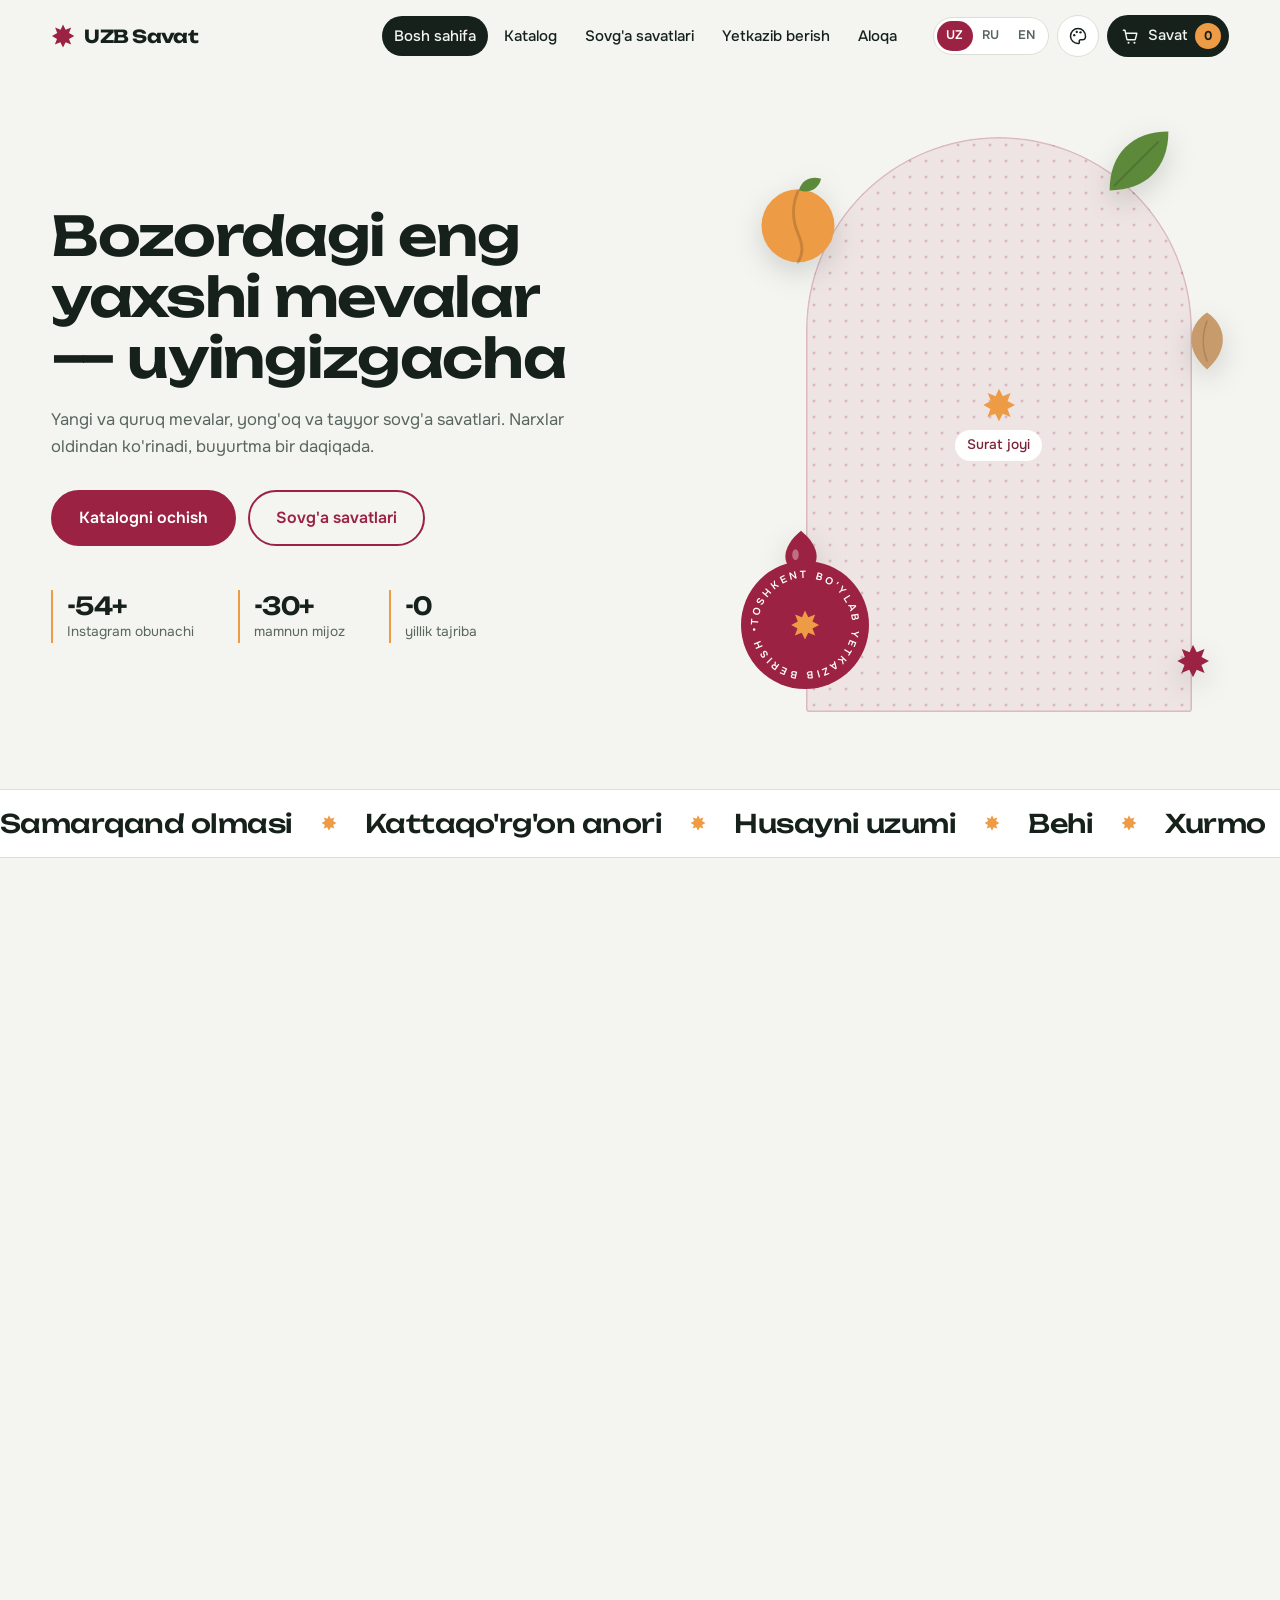
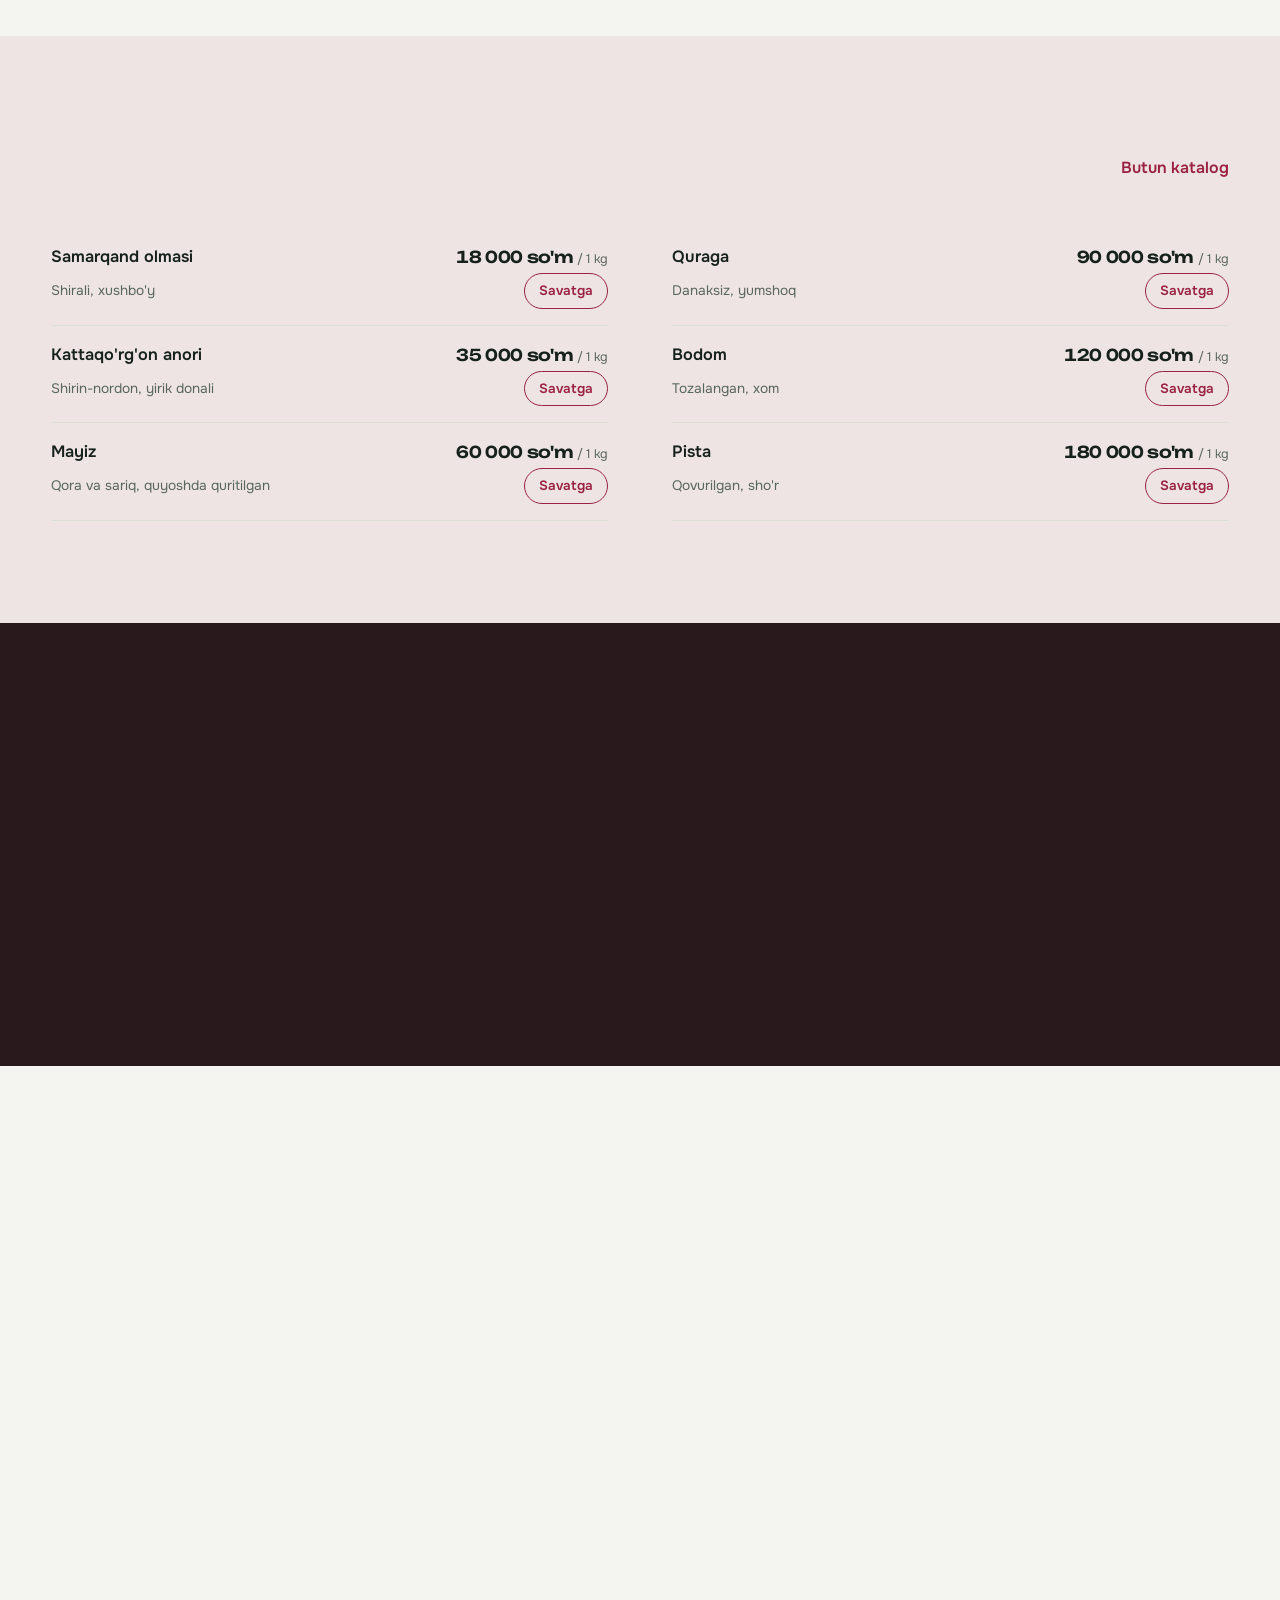
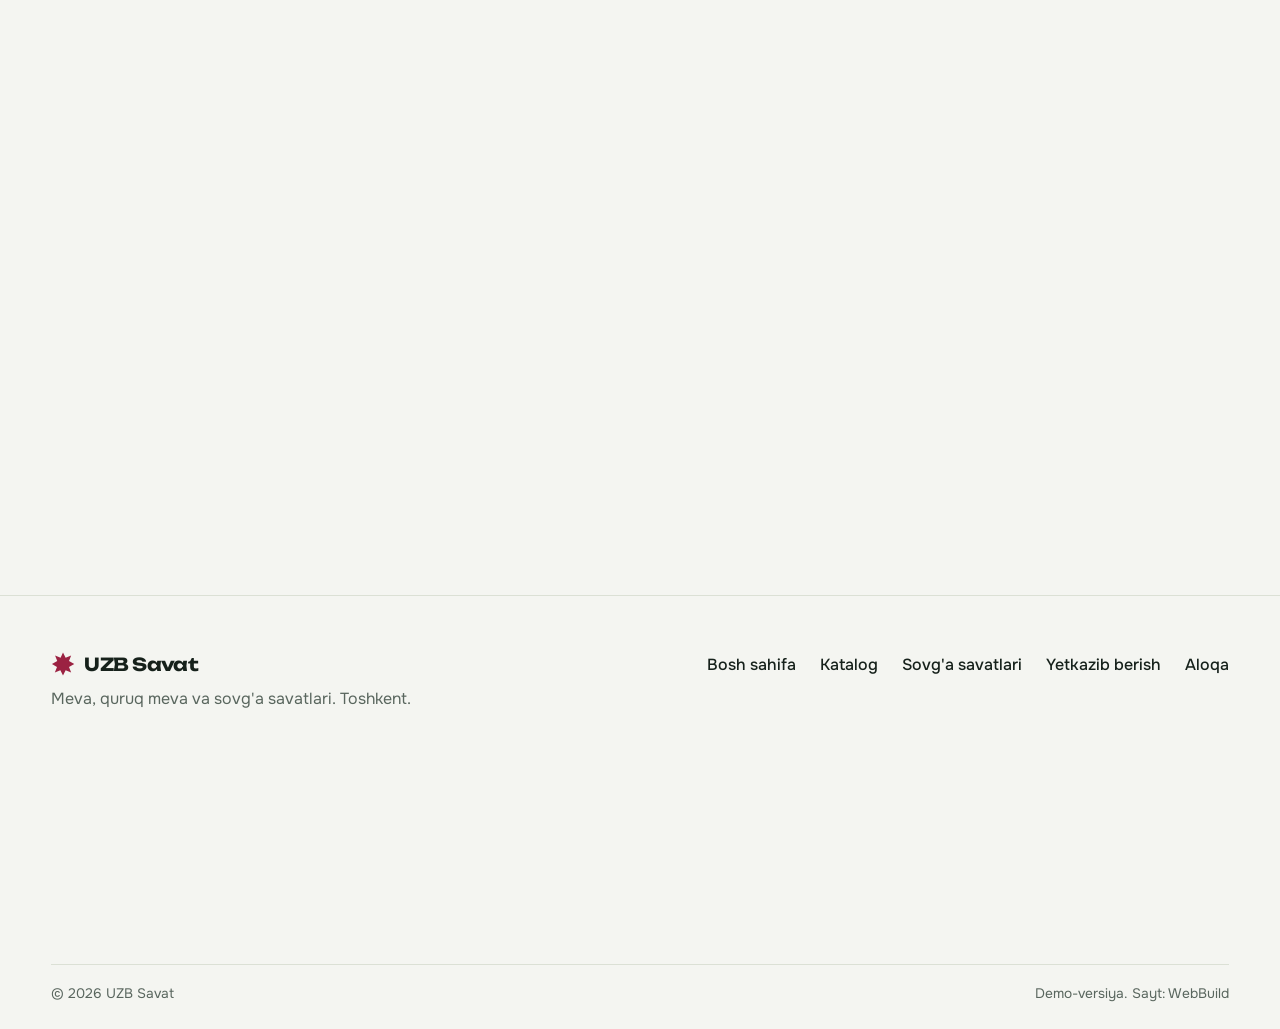
==== commit 03bd6d14: "Footer wordmark: solid fill, exact width fit, letter rise + hover Co-Authored-By: Claude Opus 5.5 <n" ====
--- a/index.html
+++ b/index.html
@@ -112,7 +112,7 @@
       <div><a class="logo" href="index.html"><svg aria-hidden="true"><use href="#s-star"/></svg><span>UZB Savat</span></a><p class="footer__tag" data-i18n="foot.tag">Meva, quruq meva va sovg'a savatlari. Toshkent.</p></div>
       <nav class="footer__nav"><a href="index.html" data-i18n="nav.home">Bosh sahifa</a><a href="catalog.html" data-i18n="nav.catalog">Katalog</a><a href="gifts.html" data-i18n="nav.gifts">Sovg'a savatlari</a><a href="delivery.html" data-i18n="nav.delivery">Yetkazib berish</a><a href="contact.html" data-i18n="nav.contact">Aloqa</a></nav>
     </div>
-    <div class="footer__big" aria-hidden="true">UZB Savat</div>
+    <div class="footer__big" id="bigword" aria-hidden="true"><span style="--i:0">U</span><span style="--i:1">Z</span><span style="--i:2">B</span><span class="sp"></span><span style="--i:4">S</span><span style="--i:5">a</span><span style="--i:6">v</span><span style="--i:7">a</span><span style="--i:8">t</span></div>
     <div class="footer__bottom"><span>&copy; <span id="year">2026</span> UZB Savat</span><span data-i18n="foot.demo">Demo-versiya. Sayt: WebBuild</span></div>
   </div>
 </footer>
--- a/css/style.css
+++ b/css/style.css
@@ -303,7 +303,11 @@
 .footer__tag{color:var(--mut);margin-top:10px;max-width:24em}
 .footer__nav{display:flex;flex-wrap:wrap;gap:8px 24px}
 .footer__nav a{text-decoration:none;font-weight:500}.footer__nav a:hover{color:var(--accent)}
-.footer__big{font:700 clamp(3.4rem,15.5vw,13rem) var(--f-d);letter-spacing:-.05em;line-height:.85;white-space:nowrap;margin:48px 0 0;color:transparent;-webkit-text-stroke:1.5px color-mix(in srgb,var(--accent) 55%,transparent);user-select:none;transform:translateY(12%)}
+.footer__big{display:flex;justify-content:space-between;align-items:flex-end;font:700 10rem/1 var(--f-d);letter-spacing:-.04em;white-space:nowrap;margin:56px 0 0;padding-top:.08em;overflow:hidden;user-select:none;color:var(--accent)}
+.footer__big span{display:inline-block;transform:translateY(105%);transition:transform .9s var(--ease),color .3s;transition-delay:calc(var(--i)*45ms)}
+.footer__big.in span{transform:none}
+.footer__big.in span:hover{transform:translateY(-10%) rotate(-4deg);color:var(--b);transition-delay:0s;transition-duration:.35s}
+.footer__big .sp{width:.28em}
 .footer__bottom{display:flex;justify-content:space-between;gap:12px;flex-wrap:wrap;padding:18px 0 24px;border-top:1px solid var(--line);color:var(--mut);font-size:.86rem;position:relative;background:var(--bg)}
 
 /* ========== Drawer ========== */
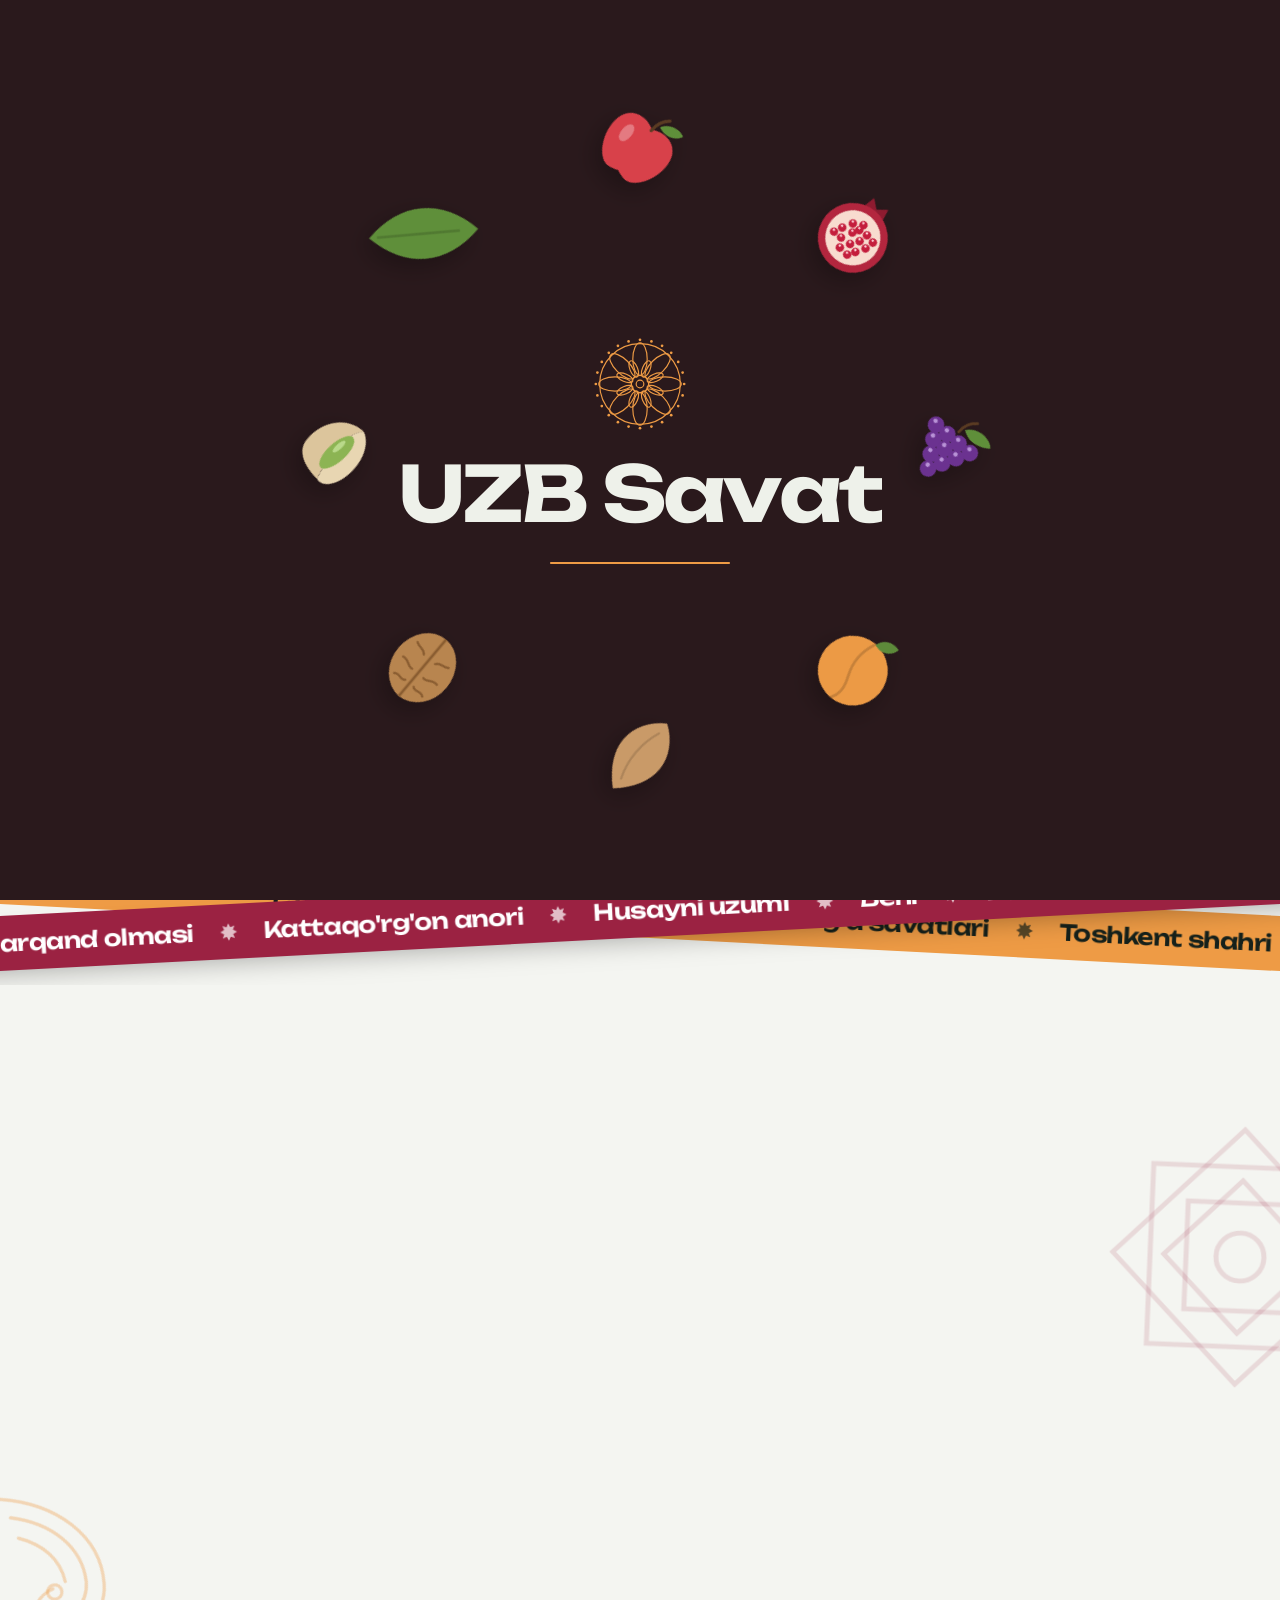
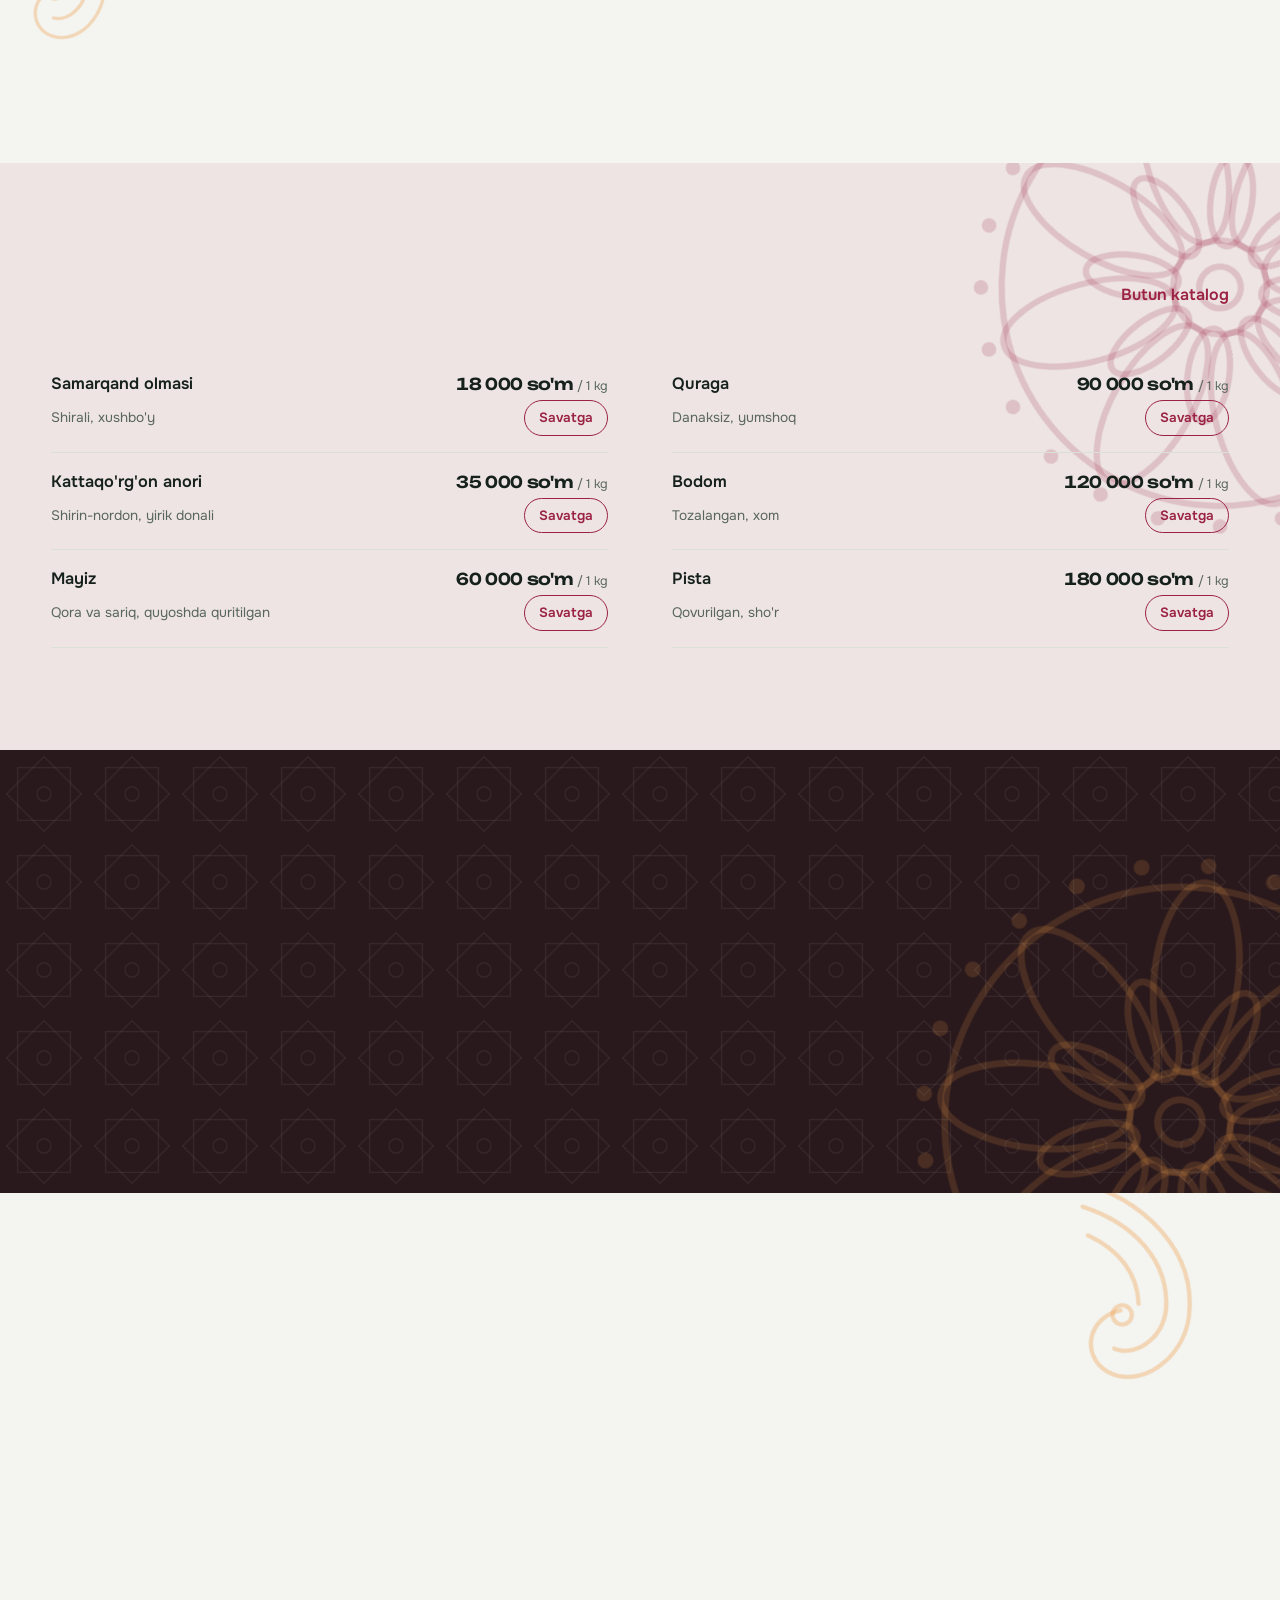
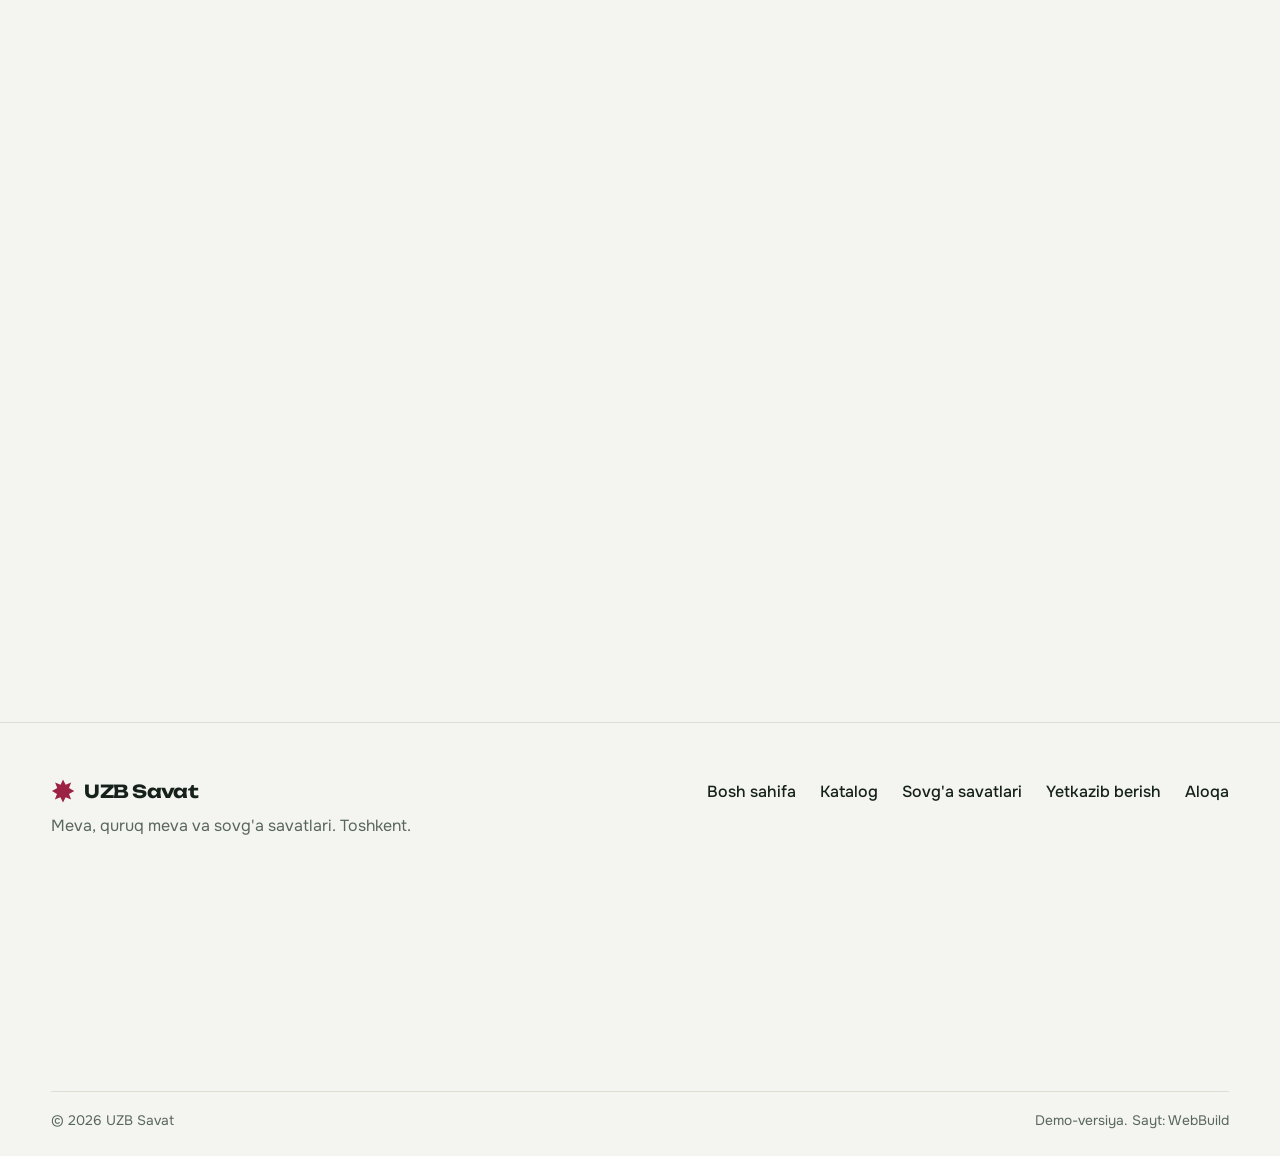
==== commit 0a5a2c78: "Motion & visual overhaul: layered intro, illustrated slots, Uzbek ornament emblems, direction-aware " ====
--- a/index.html
+++ b/index.html
@@ -30,8 +30,24 @@
 <symbol id="s-moon" viewBox="0 0 24 24"><path d="M20 14.5A8 8 0 0 1 9.5 4a8 8 0 1 0 10.5 10.5z" fill="none" stroke="currentColor" stroke-width="1.8" stroke-linejoin="round"/></symbol>
 <symbol id="s-palette" viewBox="0 0 24 24"><path d="M12 3a9 9 0 1 0 0 18c1.4 0 2-1 1.6-2.1-.5-1.2.3-2.4 1.6-2.4H17a4 4 0 0 0 4-4C21 7 17 3 12 3z" fill="none" stroke="currentColor" stroke-width="1.8" stroke-linejoin="round"/><circle cx="7.5" cy="11" r="1.4" fill="currentColor"/><circle cx="10.5" cy="7.2" r="1.4" fill="currentColor"/><circle cx="15" cy="7.6" r="1.4" fill="currentColor"/></symbol>
 <symbol id="s-close" viewBox="0 0 24 24"><path d="M5 5l14 14M19 5L5 19" stroke="currentColor" stroke-width="2" stroke-linecap="round"/></symbol>
+<symbol id="s-apple" viewBox="0 0 100 100"><path fill="#d8414a" d="M50 30c-8-6-26-8-34 6-9 16 0 44 14 52 7 4 13 2 20-1 7 3 13 5 20 1 14-8 23-36 14-52-8-14-26-12-34-6z"/><path d="M50 31c0-9 3-16 9-21" stroke="#5a3b22" stroke-width="3.5" fill="none" stroke-linecap="round"/><path fill="#5f8f3a" d="M55 22c6-10 18-12 26-8-4 9-16 13-26 8z"/><ellipse cx="31" cy="50" rx="6" ry="11" fill="rgba(255,255,255,.3)"/></symbol>
+<symbol id="s-pom" viewBox="0 0 100 100"><path fill="#8e1b30" d="M37 22l3-14 10 8 10-8 3 14z"/><circle cx="50" cy="56" r="38" fill="#b3263e"/><circle cx="50" cy="56" r="30" fill="#f8dccf"/><circle cx="50" cy="38" r="4.6" fill="#c41d3c"/><circle cx="48.6" cy="36.4" r="1.3" fill="#ffd2da"/><circle cx="40" cy="44" r="4.6" fill="#c41d3c"/><circle cx="38.6" cy="42.4" r="1.3" fill="#ffd2da"/><circle cx="60" cy="44" r="4.6" fill="#c41d3c"/><circle cx="58.6" cy="42.4" r="1.3" fill="#ffd2da"/><circle cx="34" cy="55" r="4.6" fill="#c41d3c"/><circle cx="32.6" cy="53.4" r="1.3" fill="#ffd2da"/><circle cx="46" cy="52" r="4.6" fill="#c41d3c"/><circle cx="44.6" cy="50.4" r="1.3" fill="#ffd2da"/><circle cx="58" cy="54" r="4.6" fill="#c41d3c"/><circle cx="56.6" cy="52.4" r="1.3" fill="#ffd2da"/><circle cx="68" cy="56" r="4.6" fill="#c41d3c"/><circle cx="66.6" cy="54.4" r="1.3" fill="#ffd2da"/><circle cx="40" cy="64" r="4.6" fill="#c41d3c"/><circle cx="38.6" cy="62.4" r="1.3" fill="#ffd2da"/><circle cx="52" cy="63" r="4.6" fill="#c41d3c"/><circle cx="50.6" cy="61.4" r="1.3" fill="#ffd2da"/><circle cx="62" cy="66" r="4.6" fill="#c41d3c"/><circle cx="60.6" cy="64.4" r="1.3" fill="#ffd2da"/><circle cx="46" cy="73" r="4.6" fill="#c41d3c"/><circle cx="44.6" cy="71.4" r="1.3" fill="#ffd2da"/><circle cx="57" cy="74" r="4.6" fill="#c41d3c"/><circle cx="55.6" cy="72.4" r="1.3" fill="#ffd2da"/><circle cx="50" cy="45" r="4.6" fill="#c41d3c"/><circle cx="48.6" cy="43.4" r="1.3" fill="#ffd2da"/><circle cx="30" cy="64" r="4.6" fill="#c41d3c"/><circle cx="28.6" cy="62.4" r="1.3" fill="#ffd2da"/><circle cx="70" cy="46" r="4.6" fill="#c41d3c"/><circle cx="68.6" cy="44.4" r="1.3" fill="#ffd2da"/></symbol>
+<symbol id="s-grape" viewBox="0 0 100 100"><path d="M48 26C48 16 52 10 58 6" stroke="#5a3b22" stroke-width="3" fill="none" stroke-linecap="round"/><path fill="#5f8f3a" d="M52 20c10-12 28-10 34-2-10 8-24 10-34 2z"/><circle cx="24" cy="36" r="9" fill="#6b3290"/><circle cx="21" cy="33" r="2.4" fill="#b892d6"/><circle cx="40" cy="36" r="9" fill="#6b3290"/><circle cx="37" cy="33" r="2.4" fill="#b892d6"/><circle cx="56" cy="36" r="9" fill="#6b3290"/><circle cx="53" cy="33" r="2.4" fill="#b892d6"/><circle cx="72" cy="36" r="9" fill="#6b3290"/><circle cx="69" cy="33" r="2.4" fill="#b892d6"/><circle cx="32" cy="50" r="9" fill="#6b3290"/><circle cx="29" cy="47" r="2.4" fill="#b892d6"/><circle cx="48" cy="50" r="9" fill="#6b3290"/><circle cx="45" cy="47" r="2.4" fill="#b892d6"/><circle cx="64" cy="50" r="9" fill="#6b3290"/><circle cx="61" cy="47" r="2.4" fill="#b892d6"/><circle cx="40" cy="64" r="9" fill="#6b3290"/><circle cx="37" cy="61" r="2.4" fill="#b892d6"/><circle cx="56" cy="64" r="9" fill="#6b3290"/><circle cx="53" cy="61" r="2.4" fill="#b892d6"/><circle cx="48" cy="78" r="9" fill="#6b3290"/><circle cx="45" cy="75" r="2.4" fill="#b892d6"/></symbol>
+<symbol id="s-walnut" viewBox="0 0 100 100"><ellipse cx="50" cy="52" rx="34" ry="40" fill="#b8854f"/><path d="M50 12v80" stroke="#8a5d31" stroke-width="3"/><path d="M28 34c6 4 10 0 14 6M26 56c8-2 10 6 16 4M30 76c6-4 10 2 14-2M72 34c-6 4-10 0-14 6M74 56c-8-2-10 6-16 4M70 76c-6-4-10 2-14-2" stroke="#8a5d31" stroke-width="2.5" fill="none" stroke-linecap="round"/></symbol>
+<symbol id="s-pista" viewBox="0 0 100 100"><path fill="#dcc59c" d="M20 60C20 30 42 12 62 14c-12 10-14 40-6 72C36 84 20 76 20 60z"/><path fill="#e8d6b2" d="M80 50c0 26-14 40-24 36-8-32-6-62 6-72 10 4 18 18 18 36z"/><ellipse cx="54" cy="50" rx="10" ry="24" fill="#8cb453" transform="rotate(8 54 50)"/><ellipse cx="51" cy="44" rx="3" ry="9" fill="#b9d98a" transform="rotate(8 54 50)"/></symbol>
+<symbol id="s-basket" viewBox="0 0 100 100"><path d="M20 52C20 20 80 20 80 52" fill="none" stroke="#8a5530" stroke-width="5" stroke-linecap="round"/><path fill="#b7794a" d="M10 50h80l-10 44H20z"/><path d="M18 52 L24.0 92" stroke="rgba(0,0,0,.18)" stroke-width="2"/><path d="M26 52 L30.6 92" stroke="rgba(0,0,0,.18)" stroke-width="2"/><path d="M34 52 L37.2 92" stroke="rgba(0,0,0,.18)" stroke-width="2"/><path d="M42 52 L43.8 92" stroke="rgba(0,0,0,.18)" stroke-width="2"/><path d="M50 52 L50.4 92" stroke="rgba(0,0,0,.18)" stroke-width="2"/><path d="M58 52 L57.0 92" stroke="rgba(0,0,0,.18)" stroke-width="2"/><path d="M66 52 L63.599999999999994 92" stroke="rgba(0,0,0,.18)" stroke-width="2"/><path d="M74 52 L70.19999999999999 92" stroke="rgba(0,0,0,.18)" stroke-width="2"/><path d="M82 52 L76.8 92" stroke="rgba(0,0,0,.18)" stroke-width="2"/><path d="M14 64h72M17 78h66" stroke="rgba(0,0,0,.16)" stroke-width="2.5"/><rect x="8" y="46" width="84" height="9" rx="4.5" fill="#9a6036"/></symbol>
+<symbol id="s-rosette" viewBox="0 0 100 100"><g fill="none" stroke="currentColor" stroke-width="1.2"><ellipse cx="50" cy="24" rx="7.5" ry="17" transform="rotate(0 50 50)"/><ellipse cx="50" cy="24" rx="7.5" ry="17" transform="rotate(45 50 50)"/><ellipse cx="50" cy="24" rx="7.5" ry="17" transform="rotate(90 50 50)"/><ellipse cx="50" cy="24" rx="7.5" ry="17" transform="rotate(135 50 50)"/><ellipse cx="50" cy="24" rx="7.5" ry="17" transform="rotate(180 50 50)"/><ellipse cx="50" cy="24" rx="7.5" ry="17" transform="rotate(225 50 50)"/><ellipse cx="50" cy="24" rx="7.5" ry="17" transform="rotate(270 50 50)"/><ellipse cx="50" cy="24" rx="7.5" ry="17" transform="rotate(315 50 50)"/><ellipse cx="50" cy="33" rx="4" ry="9" transform="rotate(22.5 50 50)"/><ellipse cx="50" cy="33" rx="4" ry="9" transform="rotate(67.5 50 50)"/><ellipse cx="50" cy="33" rx="4" ry="9" transform="rotate(112.5 50 50)"/><ellipse cx="50" cy="33" rx="4" ry="9" transform="rotate(157.5 50 50)"/><ellipse cx="50" cy="33" rx="4" ry="9" transform="rotate(202.5 50 50)"/><ellipse cx="50" cy="33" rx="4" ry="9" transform="rotate(247.5 50 50)"/><ellipse cx="50" cy="33" rx="4" ry="9" transform="rotate(292.5 50 50)"/><ellipse cx="50" cy="33" rx="4" ry="9" transform="rotate(337.5 50 50)"/><circle cx="50" cy="50" r="9"/><circle cx="50" cy="50" r="4"/><circle cx="50" cy="50" r="42"/><circle cx="96.0" cy="50.0" r="1.4" fill="currentColor" stroke="none"/><circle cx="94.4" cy="61.9" r="1.4" fill="currentColor" stroke="none"/><circle cx="89.8" cy="73.0" r="1.4" fill="currentColor" stroke="none"/><circle cx="82.5" cy="82.5" r="1.4" fill="currentColor" stroke="none"/><circle cx="73.0" cy="89.8" r="1.4" fill="currentColor" stroke="none"/><circle cx="61.9" cy="94.4" r="1.4" fill="currentColor" stroke="none"/><circle cx="50.0" cy="96.0" r="1.4" fill="currentColor" stroke="none"/><circle cx="38.1" cy="94.4" r="1.4" fill="currentColor" stroke="none"/><circle cx="27.0" cy="89.8" r="1.4" fill="currentColor" stroke="none"/><circle cx="17.5" cy="82.5" r="1.4" fill="currentColor" stroke="none"/><circle cx="10.2" cy="73.0" r="1.4" fill="currentColor" stroke="none"/><circle cx="5.6" cy="61.9" r="1.4" fill="currentColor" stroke="none"/><circle cx="4.0" cy="50.0" r="1.4" fill="currentColor" stroke="none"/><circle cx="5.6" cy="38.1" r="1.4" fill="currentColor" stroke="none"/><circle cx="10.2" cy="27.0" r="1.4" fill="currentColor" stroke="none"/><circle cx="17.5" cy="17.5" r="1.4" fill="currentColor" stroke="none"/><circle cx="27.0" cy="10.2" r="1.4" fill="currentColor" stroke="none"/><circle cx="38.1" cy="5.6" r="1.4" fill="currentColor" stroke="none"/><circle cx="50.0" cy="4.0" r="1.4" fill="currentColor" stroke="none"/><circle cx="61.9" cy="5.6" r="1.4" fill="currentColor" stroke="none"/><circle cx="73.0" cy="10.2" r="1.4" fill="currentColor" stroke="none"/><circle cx="82.5" cy="17.5" r="1.4" fill="currentColor" stroke="none"/><circle cx="89.8" cy="27.0" r="1.4" fill="currentColor" stroke="none"/><circle cx="94.4" cy="38.1" r="1.4" fill="currentColor" stroke="none"/></g></symbol>
+<symbol id="s-girih" viewBox="0 0 100 100"><g fill="none" stroke="currentColor" stroke-width="1.6"><rect x="20" y="20" width="60" height="60"/><rect x="20" y="20" width="60" height="60" transform="rotate(45 50 50)"/><rect x="32" y="32" width="36" height="36"/><rect x="32" y="32" width="36" height="36" transform="rotate(45 50 50)"/><circle cx="50" cy="50" r="8"/></g></symbol>
+<symbol id="s-bodom" viewBox="0 0 100 100"><g fill="none" stroke="currentColor" stroke-width="1.8" stroke-linecap="round"><path d="M50 6c26 18 38 46 26 70-8 16-30 22-40 10-8-10 0-24 14-22"/><path d="M50 18c18 14 26 34 18 52-6 12-20 14-26 8"/><path d="M48 30c10 10 14 22 10 34"/><circle cx="50" cy="66" r="4"/></g></symbol>
 </svg>
-<div class="splash" aria-hidden="true"><div class="splash__in"><svg class="splash__star"><use href="#s-star"/></svg><div class="splash__word"><span style="--i:0">U</span><span style="--i:1">Z</span><span style="--i:2">B</span><span style="--i:3">&nbsp;</span><span style="--i:4">S</span><span style="--i:5">a</span><span style="--i:6">v</span><span style="--i:7">a</span><span style="--i:8">t</span></div><div class="splash__bar"><i></i></div></div></div>
+<div class="progress" aria-hidden="true"><i id="progress"></i></div>
+<div class="splash" aria-hidden="true">
+  <div class="splash__l splash__l1"></div>
+  <div class="splash__l splash__l2">
+    <div class="splash__burst"><span style="--a:0deg;--i:0;color:"><svg><use href="#s-apple"/></svg></span><span style="--a:45deg;--i:1;color:"><svg><use href="#s-pom"/></svg></span><span style="--a:90deg;--i:2;color:"><svg><use href="#s-grape"/></svg></span><span style="--a:135deg;--i:3;color:#ec9a45"><svg><use href="#s-apricot"/></svg></span><span style="--a:180deg;--i:4;color:#c99a68"><svg><use href="#s-almond"/></svg></span><span style="--a:225deg;--i:5;color:"><svg><use href="#s-walnut"/></svg></span><span style="--a:270deg;--i:6;color:"><svg><use href="#s-pista"/></svg></span><span style="--a:315deg;--i:7;color:#5f8f3a"><svg><use href="#s-leaf"/></svg></span></div>
+    <div class="splash__in"><svg class="splash__star"><use href="#s-rosette"/></svg><div class="splash__word"><span style="--i:0">U</span><span style="--i:1">Z</span><span style="--i:2">B</span><span style="--i:3">&nbsp;</span><span style="--i:4">S</span><span style="--i:5">a</span><span style="--i:6">v</span><span style="--i:7">a</span><span style="--i:8">t</span></div><div class="splash__bar"><i></i></div></div>
+  </div>
+</div>
 <a class="skip" href="#main" data-i18n="skip">Asosiy qismga o'tish</a>
 <header class="header" id="top">
   <div class="wrap header__in">
@@ -58,7 +74,7 @@
   </div>
 </header>
 <main id="main">
-<section class="hero"><div class="wrap hero__in">
+<section class="hero"><span class="emb e-h1" data-par="-0.4" data-rot="-50" aria-hidden="true"><svg><use href="#s-girih"/></svg></span><span class="emb e-h2" data-par="0.6" data-rot="30" aria-hidden="true"><svg><use href="#s-bodom"/></svg></span><div class="wrap hero__in">
   <div class="hero__text">
     <h1 class="words" data-split data-i18n="hero.title">Bozordagi eng yaxshi mevalar — uyingizgacha</h1>
     <p class="lead reveal" style="--d:250ms" data-i18n="hero.text">Yangi va quruq mevalar, yong'oq va tayyor sovg'a savatlari. Narxlar oldindan ko'rinadi, buyurtma bir daqiqada.</p>
@@ -70,7 +86,8 @@
     </dl>
   </div>
   <div class="stage" id="stage">
-    <figure class="ph ph--arch stage__ph" data-src="images/hero.jpg" title="images/hero.jpg"><div class="ph__empty"><svg aria-hidden="true"><use href="#s-star"/></svg><span data-i18n="ph.label">Surat joyi</span></div></figure>
+    <span class="emb e-hero" data-par="0.35" data-rot="60" aria-hidden="true"><svg><use href="#s-rosette"/></svg></span>
+    <figure class="ph ph--arch stage__ph" data-src="images/hero.jpg" title="images/hero.jpg"><div class="ph__empty"><div class="art" aria-hidden="true"><svg class="art__bg"><use href="#s-rosette"/></svg><span class="fr" style="left:50%;top:72%;width:66%;--r:0deg;--d:0ms;--f:5s"><svg><use href="#s-basket"/></svg></span><span class="fr" style="left:54%;top:40%;width:30%;--r:6deg;--d:110ms;--f:6s"><svg><use href="#s-pom"/></svg></span><span class="fr" style="left:30%;top:46%;width:26%;--r:-12deg;--d:220ms;--f:7s"><svg><use href="#s-apple"/></svg></span><span class="fr" style="left:74%;top:48%;width:26%;--r:10deg;--d:330ms;--f:5s"><svg><use href="#s-grape"/></svg></span><span class="fr" style="left:40%;top:26%;width:15%;--r:0deg;--d:440ms;--f:6s;color:#ec9a45"><svg><use href="#s-apricot"/></svg></span><span class="fr" style="left:68%;top:24%;width:16%;--r:-24deg;--d:550ms;--f:7s;color:#5f8f3a"><svg><use href="#s-leaf"/></svg></span><span class="fr" style="left:22%;top:22%;width:8%;--r:0deg;--d:660ms;--f:5s;color:var(--b)"><svg><use href="#s-star"/></svg></span></div></div></figure>
     <span class="shape sh1" data-depth="22"><svg><use href="#s-apricot"/></svg></span>
     <span class="shape sh2" data-depth="-14"><svg><use href="#s-almond"/></svg></span>
     <span class="shape sh3" data-depth="30"><svg><use href="#s-seed"/></svg></span>
@@ -79,25 +96,26 @@
     <div class="badge" aria-hidden="true"><svg class="badge__ring" viewBox="0 0 120 120"><defs><path id="circ" d="M60,60 m-44,0 a44,44 0 1,1 88,0 a44,44 0 1,1 -88,0"/></defs><text><textPath href="#circ" textLength="274" lengthAdjust="spacing" data-i18n="hero.badge">Toshkent bo'ylab yetkazib berish • </textPath></text></svg><svg class="badge__star"><use href="#s-star"/></svg></div>
   </div>
 </div></section>
-<div class="mq" aria-hidden="true"><div class="mq__track" id="mq"></div></div>
+<a class="scrollhint" href="#cats" aria-hidden="true" tabindex="-1"><span></span></a>
+<div class="ribbons" aria-hidden="true"><div class="rib rib--a"><div class="rib__track" id="mq"></div></div><div class="rib rib--b"><div class="rib__track" id="mq2"></div></div></div>
 
-<section class="section"><div class="wrap">
+<section class="section" id="cats"><span class="emb e-c1" data-par="0.5" data-rot="90" aria-hidden="true"><svg><use href="#s-girih"/></svg></span><span class="emb e-c2" data-par="-0.4" data-rot="-30" aria-hidden="true"><svg><use href="#s-bodom"/></svg></span><div class="wrap">
   <div class="head"><h2 class="words" data-split data-i18n="cats.title">Nima olib kelaylik?</h2></div>
-  <div class="cats"><a class="cat reveal" style="--d:0ms" href="catalog.html?cat=meva"><figure class="ph ph--arch" data-src="images/cat-meva.jpg" title="images/cat-meva.jpg"><div class="ph__empty"><svg aria-hidden="true"><use href="#s-star"/></svg><span data-i18n="ph.label">Surat joyi</span></div></figure><span class="cat__t"><b data-i18n="cat.meva">Yangi mevalar</b><small data-i18n="cat.meva.d">Mavsumiy, har kuni saralanadi</small></span></a><a class="cat reveal" style="--d:90ms" href="catalog.html?cat=quruq"><figure class="ph ph--round" data-src="images/cat-quruq.jpg" title="images/cat-quruq.jpg"><div class="ph__empty"><svg aria-hidden="true"><use href="#s-star"/></svg><span data-i18n="ph.label">Surat joyi</span></div></figure><span class="cat__t"><b data-i18n="cat.quruq">Quruq mevalar</b><small data-i18n="cat.quruq.d">Quyoshda quritilgan, tabiiy</small></span></a><a class="cat reveal" style="--d:180ms" href="catalog.html?cat=yongoq"><figure class="ph ph--arch" data-src="images/cat-yongoq.jpg" title="images/cat-yongoq.jpg"><div class="ph__empty"><svg aria-hidden="true"><use href="#s-star"/></svg><span data-i18n="ph.label">Surat joyi</span></div></figure><span class="cat__t"><b data-i18n="cat.yongoq">Yong'oq va mag'iz</b><small data-i18n="cat.yongoq.d">Tozalangan va qovurilgan</small></span></a><a class="cat reveal" style="--d:270ms" href="gifts.html"><figure class="ph ph--round" data-src="images/cat-sovga.jpg" title="images/cat-sovga.jpg"><div class="ph__empty"><svg aria-hidden="true"><use href="#s-star"/></svg><span data-i18n="ph.label">Surat joyi</span></div></figure><span class="cat__t"><b data-i18n="cat.sovga">Sovg'a savatlari</b><small data-i18n="cat.sovga.d">To'y, bayram, mehmon uchun</small></span></a></div>
+  <div class="cats"><a class="cat reveal" style="--d:0ms" href="catalog.html?cat=meva"><figure class="ph ph--arch" data-src="images/cat-meva.jpg" title="images/cat-meva.jpg"><div class="ph__empty"><div class="art" aria-hidden="true"><svg class="art__bg"><use href="#s-rosette"/></svg><span class="fr" style="left:42%;top:54%;width:48%;--r:-6deg;--d:0ms;--f:5s"><svg><use href="#s-pom"/></svg></span><span class="fr" style="left:72%;top:34%;width:30%;--r:12deg;--d:110ms;--f:6s"><svg><use href="#s-apple"/></svg></span><span class="fr" style="left:68%;top:74%;width:32%;--r:-8deg;--d:220ms;--f:7s"><svg><use href="#s-grape"/></svg></span><span class="fr" style="left:24%;top:26%;width:16%;--r:-30deg;--d:330ms;--f:5s;color:#5f8f3a"><svg><use href="#s-leaf"/></svg></span></div></div></figure><span class="cat__t"><b data-i18n="cat.meva">Yangi mevalar</b><small data-i18n="cat.meva.d">Mavsumiy, har kuni saralanadi</small></span></a><a class="cat reveal" style="--d:90ms" href="catalog.html?cat=quruq"><figure class="ph ph--round" data-src="images/cat-quruq.jpg" title="images/cat-quruq.jpg"><div class="ph__empty"><div class="art" aria-hidden="true"><svg class="art__bg"><use href="#s-rosette"/></svg><span class="fr" style="left:38%;top:40%;width:32%;--r:0deg;--d:0ms;--f:5s;color:#ec9a45"><svg><use href="#s-apricot"/></svg></span><span class="fr" style="left:66%;top:58%;width:26%;--r:20deg;--d:110ms;--f:6s;color:#ec9a45"><svg><use href="#s-apricot"/></svg></span><span class="fr" style="left:36%;top:72%;width:22%;--r:-10deg;--d:220ms;--f:7s;color:#ec9a45"><svg><use href="#s-apricot"/></svg></span><span class="fr" style="left:68%;top:28%;width:10%;--r:15deg;--d:330ms;--f:5s;color:#5a2436"><svg><use href="#s-seed"/></svg></span><span class="fr" style="left:78%;top:38%;width:9%;--r:-20deg;--d:440ms;--f:6s;color:#5a2436"><svg><use href="#s-seed"/></svg></span><span class="fr" style="left:60%;top:82%;width:10%;--r:30deg;--d:550ms;--f:7s;color:#5a2436"><svg><use href="#s-seed"/></svg></span><span class="fr" style="left:18%;top:56%;width:9%;--r:0deg;--d:660ms;--f:5s;color:#5a2436"><svg><use href="#s-seed"/></svg></span></div></div></figure><span class="cat__t"><b data-i18n="cat.quruq">Quruq mevalar</b><small data-i18n="cat.quruq.d">Quyoshda quritilgan, tabiiy</small></span></a><a class="cat reveal" style="--d:180ms" href="catalog.html?cat=yongoq"><figure class="ph ph--arch" data-src="images/cat-yongoq.jpg" title="images/cat-yongoq.jpg"><div class="ph__empty"><div class="art" aria-hidden="true"><svg class="art__bg"><use href="#s-rosette"/></svg><span class="fr" style="left:40%;top:44%;width:40%;--r:-8deg;--d:0ms;--f:5s"><svg><use href="#s-walnut"/></svg></span><span class="fr" style="left:72%;top:30%;width:20%;--r:30deg;--d:110ms;--f:6s;color:#c99a68"><svg><use href="#s-almond"/></svg></span><span class="fr" style="left:74%;top:64%;width:22%;--r:-20deg;--d:220ms;--f:7s;color:#c99a68"><svg><use href="#s-almond"/></svg></span><span class="fr" style="left:34%;top:76%;width:24%;--r:15deg;--d:330ms;--f:5s"><svg><use href="#s-pista"/></svg></span></div></div></figure><span class="cat__t"><b data-i18n="cat.yongoq">Yong'oq va mag'iz</b><small data-i18n="cat.yongoq.d">Tozalangan va qovurilgan</small></span></a><a class="cat reveal" style="--d:270ms" href="gifts.html"><figure class="ph ph--round" data-src="images/cat-sovga.jpg" title="images/cat-sovga.jpg"><div class="ph__empty"><div class="art" aria-hidden="true"><svg class="art__bg"><use href="#s-rosette"/></svg><span class="fr" style="left:50%;top:66%;width:66%;--r:0deg;--d:0ms;--f:5s"><svg><use href="#s-basket"/></svg></span><span class="fr" style="left:34%;top:38%;width:24%;--r:-10deg;--d:110ms;--f:6s"><svg><use href="#s-apple"/></svg></span><span class="fr" style="left:62%;top:34%;width:26%;--r:8deg;--d:220ms;--f:7s"><svg><use href="#s-grape"/></svg></span><span class="fr" style="left:78%;top:20%;width:14%;--r:20deg;--d:330ms;--f:5s;color:#5f8f3a"><svg><use href="#s-leaf"/></svg></span></div></div></figure><span class="cat__t"><b data-i18n="cat.sovga">Sovg'a savatlari</b><small data-i18n="cat.sovga.d">To'y, bayram, mehmon uchun</small></span></a></div>
 </div></section>
 
-<section class="section section--tint"><div class="wrap">
+<section class="section section--tint"><span class="emb e-t1" data-par="0.45" data-rot="70" aria-hidden="true"><svg><use href="#s-rosette"/></svg></span><div class="wrap">
   <div class="head head--row"><h2 class="words" data-split data-i18n="hot.title">Ko'p buyurtma qilinadi</h2><a class="link" href="catalog.html" data-i18n="hot.link">Butun katalog</a></div>
   <div class="rows" id="hot"></div>
 </div></section>
 
-<section class="section section--deep"><div class="wrap">
+<section class="section section--deep"><span class="emb e-d1" data-par="0.3" data-rot="-80" aria-hidden="true"><svg><use href="#s-rosette"/></svg></span><div class="wrap">
   <div class="head"><h2 class="words" data-split data-i18n="how.title">Buyurtma qanday beriladi</h2></div>
   <ol class="steps"><li class="reveal" style="--d:0ms"><h3 data-i18n="s1.t">Tanlang</h3><p data-i18n="s1.d">Mahsulot va miqdorni savatga qo'shing.</p></li><li class="reveal" style="--d:90ms"><h3 data-i18n="s2.t">Manzilni yozing</h3><p data-i18n="s2.d">Ism, telefon, manzil va qulay vaqt.</p></li><li class="reveal" style="--d:180ms"><h3 data-i18n="s3.t">Biz tasdiqlaymiz</h3><p data-i18n="s3.d">Buyurtma darhol Telegram-botimizga tushadi.</p></li><li class="reveal" style="--d:270ms"><h3 data-i18n="s4.t">Qabul qiling</h3><p data-i18n="s4.d">Kuryer kelishilgan vaqtda olib boradi.</p></li></ol>
 </div></section>
 
-<section class="section"><div class="wrap split">
-  <div class="split__media reveal"><figure class="ph ph--arch split__a" data-src="images/gifts.jpg" title="images/gifts.jpg"><div class="ph__empty"><svg aria-hidden="true"><use href="#s-star"/></svg><span data-i18n="ph.label">Surat joyi</span></div></figure><figure class="ph ph--circle split__b" data-src="images/gifts-2.jpg" title="images/gifts-2.jpg"><div class="ph__empty"><svg aria-hidden="true"><use href="#s-star"/></svg><span data-i18n="ph.label">Surat joyi</span></div></figure></div>
+<section class="section"><span class="emb e-s1" data-par="0.5" data-rot="25" aria-hidden="true"><svg><use href="#s-bodom"/></svg></span><div class="wrap split">
+  <div class="split__media reveal"><figure class="ph ph--arch split__a" data-src="images/gifts.jpg" title="images/gifts.jpg"><div class="ph__empty"><div class="art" aria-hidden="true"><svg class="art__bg"><use href="#s-rosette"/></svg><span class="fr" style="left:50%;top:66%;width:66%;--r:0deg;--d:0ms;--f:5s"><svg><use href="#s-basket"/></svg></span><span class="fr" style="left:34%;top:38%;width:24%;--r:-10deg;--d:110ms;--f:6s"><svg><use href="#s-apple"/></svg></span><span class="fr" style="left:62%;top:34%;width:26%;--r:8deg;--d:220ms;--f:7s"><svg><use href="#s-grape"/></svg></span><span class="fr" style="left:78%;top:20%;width:14%;--r:20deg;--d:330ms;--f:5s;color:#5f8f3a"><svg><use href="#s-leaf"/></svg></span></div></div></figure><figure class="ph ph--circle split__b" data-src="images/gifts-2.jpg" title="images/gifts-2.jpg"><div class="ph__empty"><div class="art" aria-hidden="true"><svg class="art__bg"><use href="#s-rosette"/></svg><span class="fr" style="left:40%;top:44%;width:34%;--r:-24deg;--d:0ms;--f:5s;color:#c99a68"><svg><use href="#s-almond"/></svg></span><span class="fr" style="left:62%;top:58%;width:32%;--r:0deg;--d:110ms;--f:6s;color:#ec9a45"><svg><use href="#s-apricot"/></svg></span></div></div></figure></div>
   <div class="split__text"><h2 class="words" data-split data-i18n="gt.title">Sovg'a tanlash qiyinmi?</h2><p class="lead reveal" data-i18n="gt.text">Tayyor savatlar to'y, bayram va mehmondorchilik uchun. Tarkib va byudjetni ayting — o'zingizga moslab yig'amiz.</p><a class="btn reveal" href="gifts.html" data-i18n="gt.btn">Savatlarni ko'rish</a></div>
 </div></section>
 <section class="section section--cta"><div class="wrap"><div class="cta reveal">
@@ -141,6 +159,7 @@
 
 <script src="js/config.js"></script>
 <script src="js/i18n.js"></script>
+<script src="js/art.js"></script>
 <script src="data/products.js"></script>
 <script src="js/app.js"></script>
 </body>
--- a/css/style.css
+++ b/css/style.css
@@ -104,46 +104,9 @@
 .sw--uzum i{background:linear-gradient(135deg,#5a2b88 55%,#e26f9c 55%)}
 .sw--feruza i{background:linear-gradient(135deg,#0b737d 55%,#ee974a 55%)}
 
-/* ========== Splash ========== */
-.splash{display:none}
-.splash-on body{overflow:hidden}
-.splash-on .splash{display:grid;position:fixed;inset:0;z-index:100;background:var(--deep);color:var(--on-deep);place-items:center;transition:transform 1s var(--ease-io)}
-.splash::after{content:"";position:absolute;left:-15%;right:-15%;top:99%;height:22vh;background:inherit;border-radius:0 0 50% 50%}
-.splash-go .splash{transform:translateY(calc(-100% - 24vh))}
-.splash__in{display:grid;justify-items:center;gap:22px}
-.splash__star{width:54px;height:54px;color:var(--b);animation:spin 1.6s var(--ease) both}
-.splash__word{display:flex;overflow:hidden;font:700 clamp(2rem,7vw,4.2rem) var(--f-d);letter-spacing:-.04em;line-height:1.1;padding-bottom:.08em}
-.splash__word span{display:inline-block;transform:translateY(110%);animation:up .8s var(--ease) both;animation-delay:calc(var(--i)*50ms + 150ms)}
-.splash__bar{width:160px;height:2px;background:rgba(255,255,255,.16);overflow:hidden;border-radius:2px}
-.splash__bar i{display:block;height:100%;background:var(--b);transform:scaleX(0);transform-origin:left;animation:grow 1s var(--ease) .25s both}
-@keyframes up{to{transform:none}}
-@keyframes grow{to{transform:scaleX(1)}}
-@keyframes spin{from{transform:rotate(-180deg) scale(.3);opacity:0}to{transform:none;opacity:1}}
-
-/* ========== Reveal & words ========== */
-.js .reveal{opacity:0;transform:translateY(26px);transition:opacity .9s var(--ease),transform .9s var(--ease);transition-delay:var(--d,0ms)}
-.js .reveal.in{opacity:1;transform:none}
-.js .words:not(.is-split){visibility:hidden}
-.w{display:inline-block;overflow:hidden;vertical-align:top;padding-bottom:.14em;margin-bottom:-.14em}
-.w>i{display:inline-block;font-style:normal;transform:translateY(112%);transition:transform 1s var(--ease);transition-delay:calc(var(--i)*55ms)}
-.words.in .w>i{transform:none}
-
-/* ========== Photo slots ========== */
-.ph{position:relative;overflow:hidden;margin:0;background:var(--soft);isolation:isolate;transform:translateZ(0)}
-.ph--arch{border-radius:999px 999px var(--r) var(--r)}
-.ph--round{border-radius:var(--r)}
-.ph--circle{border-radius:50%;aspect-ratio:1}
-.ph__empty{position:absolute;inset:0;display:grid;place-content:center;justify-items:center;gap:8px;text-align:center;padding:16px;color:color-mix(in srgb,var(--accent) 75%,var(--ink));border-radius:inherit;
-  background-image:radial-gradient(color-mix(in srgb,var(--accent) 24%,transparent) 1.3px,transparent 1.7px);background-size:16px 16px;
-  box-shadow:inset 0 0 0 1.5px color-mix(in srgb,var(--accent) 22%,transparent);transition:transform .8s var(--ease)}
-.ph__empty svg{width:34px;height:34px;color:var(--b);animation:turn 18s linear infinite}
-.ph__empty span{font-size:.86rem;font-weight:500;background:var(--surface);padding:4px 12px;border-radius:999px}
-.ph img{position:absolute;inset:0;width:100%;height:100%;object-fit:cover;opacity:0;transition:opacity .7s,transform .8s var(--ease)}
-.ph.has img{opacity:1}.ph.has .ph__empty{display:none}
-@keyframes turn{to{transform:rotate(360deg)}}
-
 /* ========== Hero ========== */
-.hero{padding:clamp(28px,5vw,64px) 0 clamp(48px,6vw,88px);overflow:hidden}
+.hero{padding:clamp(28px,5vw,64px) 0 clamp(48px,6vw,88px);overflow:hidden;position:relative}
+.hero__in{position:relative;z-index:1}
 .hero__in{display:grid;grid-template-columns:minmax(0,1.15fr) minmax(0,.85fr);gap:clamp(32px,5vw,80px);align-items:center}
 .hero__cta{display:flex;gap:12px;flex-wrap:wrap;margin-top:30px}
 .facts{display:flex;gap:clamp(20px,4vw,44px);margin-top:44px;flex-wrap:wrap}
@@ -165,19 +128,12 @@
 .badge text{font:600 9.6px var(--f-b);letter-spacing:.02em;fill:currentColor;text-transform:uppercase}
 .badge__star{width:30px;height:30px;color:var(--b)}
 
-/* marquee */
-.mq{overflow:hidden;border-block:1px solid var(--line);background:var(--surface);padding:18px 0}
-.mq__track{display:flex;align-items:center;gap:28px;width:max-content;animation:mq 50s linear infinite}
-.mq:hover .mq__track{animation-play-state:paused}
-.mq__track span{font:500 clamp(1.1rem,2.2vw,1.6rem) var(--f-d);letter-spacing:-.02em;white-space:nowrap}
-.mq__track svg{width:16px;height:16px;color:var(--b);flex:none}
-@keyframes mq{to{transform:translateX(-50%)}}
-
 /* ========== Sections ========== */
-.section{padding:clamp(64px,8vw,110px) 0}
+.section{padding:clamp(64px,8vw,110px) 0;position:relative;overflow:hidden}
+.section>.wrap{position:relative;z-index:1}
 .section--flush{padding-top:clamp(32px,4vw,48px)}
 .section--tint{background:var(--soft)}
-.section--deep{background:var(--deep);color:var(--on-deep)}
+.section--deep{background-color:var(--deep);color:var(--on-deep);background-image:url("data:image/svg+xml,%3Csvg xmlns='http://www.w3.org/2000/svg' width='88' height='88' viewBox='0 0 100 100'%3E%3Cg fill='none' stroke='%23ffffff' stroke-opacity='.06' stroke-width='1.4'%3E%3Crect x='20' y='20' width='60' height='60'/%3E%3Crect x='20' y='20' width='60' height='60' transform='rotate(45 50 50)'/%3E%3Ccircle cx='50' cy='50' r='8'/%3E%3C/g%3E%3C/svg%3E")}
 .section--cta{padding-top:0}
 .section--tint+.section--cta,.section--deep+.section--cta{padding-top:clamp(64px,8vw,110px)}
 .head{margin-bottom:clamp(28px,4vw,48px)}
@@ -336,6 +292,118 @@
 .form-msg{font-size:.9rem}.form-msg.ok{color:color-mix(in srgb,#2f8f57 80%,var(--ink))}.form-msg.err{color:#c2334d}
 .fly{position:fixed;left:0;top:0;width:16px;height:16px;border-radius:50%;background:var(--accent);z-index:90;pointer-events:none;box-shadow:0 0 0 4px color-mix(in srgb,var(--accent) 25%,transparent)}
 
+
+/* ========== Splash (layered curtain) ========== */
+.splash{display:none}
+.splash-on body{overflow:hidden}
+.splash-on .splash{display:block;position:fixed;inset:0;z-index:100;pointer-events:none}
+.splash__l{position:absolute;inset:0;transition:transform 1s var(--ease-io)}
+.splash__l1{background:var(--b)}
+.splash__l2{background:var(--deep);color:var(--on-deep);display:grid;place-items:center;overflow:hidden}
+.splash-go .splash__l2{transform:translateY(-100%)}
+.splash-go .splash__l1{transform:translateY(-100%);transition-delay:.16s}
+.splash-go .splash__in,.splash-go .splash__burst{opacity:0;transform:scale(.92);transition:opacity .35s,transform .5s var(--ease)}
+.splash__in{position:relative;display:grid;justify-items:center;gap:20px;z-index:2}
+.splash__star{width:96px;height:96px;color:var(--b);animation:spin 1.8s var(--ease) both}
+.splash__word{display:flex;overflow:hidden;font:700 clamp(2.2rem,8vw,4.8rem) var(--f-d);letter-spacing:-.04em;line-height:1.1;padding-bottom:.08em}
+.splash__word span{display:inline-block;transform:translateY(-120%) rotate(-12deg);animation:drop .9s cubic-bezier(.34,1.56,.64,1) both;animation-delay:calc(var(--i)*55ms + 200ms)}
+.splash__bar{width:180px;height:2px;background:rgba(255,255,255,.16);overflow:hidden;border-radius:2px}
+.splash__bar i{display:block;height:100%;background:var(--b);transform:scaleX(0);transform-origin:left;animation:grow 1.1s var(--ease) .3s both}
+.splash__burst{position:absolute;left:50%;top:50%;width:0;height:0;z-index:1}
+.splash__burst span{position:absolute;width:clamp(56px,8vw,92px);aspect-ratio:1;left:calc(clamp(56px,8vw,92px)/-2);top:calc(clamp(56px,8vw,92px)/-2);animation:burst 1.4s var(--ease) both;animation-delay:calc(var(--i)*40ms + 350ms)}
+.splash__burst svg{width:100%;height:100%;filter:drop-shadow(0 10px 14px rgba(0,0,0,.3))}
+@keyframes drop{to{transform:none}}
+@keyframes grow{to{transform:scaleX(1)}}
+@keyframes spin{from{transform:rotate(-180deg) scale(.3);opacity:0}to{transform:none;opacity:1}}
+@keyframes burst{0%{transform:rotate(var(--a)) translateY(0) rotate(calc(var(--a)*-1)) scale(.2);opacity:0}30%{opacity:1}100%{transform:rotate(var(--a)) translateY(min(-34vh,-230px)) rotate(calc(var(--a)*-1 + 40deg)) scale(1);opacity:1}}
+
+/* ========== Progress & scroll hint ========== */
+.progress{position:fixed;left:0;right:0;top:0;height:3px;z-index:45;pointer-events:none}
+.progress i{display:block;height:100%;background:linear-gradient(90deg,var(--accent),var(--b));transform-origin:left;transform:scaleX(0)}
+.scrollhint{display:block;width:26px;height:42px;border:2px solid var(--line);border-radius:14px;margin:-24px auto 28px;position:relative}
+.scrollhint span{position:absolute;left:50%;top:8px;width:4px;height:8px;margin-left:-2px;border-radius:2px;background:var(--accent);animation:wheel 1.6s var(--ease) infinite}
+@keyframes wheel{0%{transform:translateY(0);opacity:1}70%{transform:translateY(14px);opacity:0}100%{opacity:0}}
+
+/* ========== Direction-aware reveal ========== */
+.js .reveal{opacity:0;transform:translate3d(0,48px,0);transition:opacity .8s var(--ease),transform 1.1s var(--ease);transition-delay:var(--d,0ms)}
+.js .reveal[data-dir=up]{transform:perspective(900px) translate3d(0,-56px,0) rotateX(-32deg);transform-origin:50% 0}
+.js .reveal.in{opacity:1;transform:none}
+.js .words:not(.is-split){visibility:hidden}
+.w{display:inline-block;overflow:hidden;vertical-align:top;padding-bottom:.14em;margin-bottom:-.14em}
+.w>i{display:inline-block;font-style:normal;transform:translateY(112%) rotate(6deg);transform-origin:0 100%;transition:transform 1s var(--ease);transition-delay:calc(var(--i)*55ms)}
+.words[data-dir=up] .w>i{transform:translateY(-112%) rotate(-6deg);transform-origin:0 0}
+.words.in .w>i{transform:none}
+.steps li{transition:opacity .7s var(--ease),transform .9s var(--ease);transition-delay:var(--d,0ms)}
+.js .steps li:not(.in){opacity:0;transform:translateX(-30px)}
+.js .steps li[data-dir=up]:not(.in){transform:translateX(30px)}
+
+/* ========== Photo slots with illustrations ========== */
+.ph{position:relative;overflow:hidden;margin:0;background:var(--soft);isolation:isolate;transform:translateZ(0);transition:clip-path 1.2s var(--ease)}
+.js .ph:not(.in){clip-path:inset(100% 0 0 0)}
+.js .ph[data-dir=up]:not(.in){clip-path:inset(0 0 100% 0)}
+.ph--arch{border-radius:999px 999px var(--r) var(--r)}
+.ph--round{border-radius:var(--r)}
+.ph--circle{border-radius:50%;aspect-ratio:1}
+.ph__empty{position:absolute;inset:0;border-radius:inherit;background:radial-gradient(120% 80% at 50% 100%,color-mix(in srgb,var(--b) 26%,var(--soft)),var(--soft) 70%)}
+.art{position:absolute;inset:0;transition:transform 1.4s var(--ease)}
+.js .ph:not(.in) .art{transform:scale(1.25)}
+.art__bg{position:absolute;width:120%;height:120%;left:-10%;top:-10%;color:color-mix(in srgb,var(--accent) 16%,transparent);animation:turn 80s linear infinite}
+.fr{position:absolute;aspect-ratio:1;display:block;transform:translate(-50%,-50%) rotate(var(--r)) scale(1);transition:transform .9s cubic-bezier(.34,1.56,.64,1);transition-delay:calc(var(--d) + 250ms)}
+.js .ph:not(.in) .fr{transform:translate(-50%,-50%) rotate(calc(var(--r) - 40deg)) scale(0);transition-delay:0s}
+.fr svg{width:100%;height:100%;filter:drop-shadow(0 8px 10px rgba(40,20,10,.18));animation:drift var(--f,6s) ease-in-out infinite;animation-delay:calc(var(--d)*-3)}
+.cat:hover .fr{transform:translate(-50%,-50%) rotate(calc(var(--r) + 14deg)) scale(1.1);transition-delay:0s}
+.ph img{position:absolute;inset:0;width:100%;height:100%;object-fit:cover;opacity:0;transition:opacity .7s,transform .8s var(--ease)}
+.ph.has img{opacity:1}.ph.has .ph__empty{display:none}
+@keyframes turn{to{transform:rotate(360deg)}}
+
+/* ========== Emblems ========== */
+.emb{position:absolute;z-index:0;pointer-events:none;color:color-mix(in srgb,var(--accent) 13%,transparent);will-change:transform}
+.emb svg{width:100%;height:100%;animation:turn 120s linear infinite}
+.section--deep .emb{color:color-mix(in srgb,var(--b) 16%,transparent)}
+.section--tint .emb{color:color-mix(in srgb,var(--accent) 18%,transparent)}
+.e-h1{width:420px;height:420px;left:-170px;top:8%}
+.e-h2{width:150px;height:150px;left:-30px;bottom:-50px;color:color-mix(in srgb,var(--b) 40%,transparent)}
+.e-hero{width:130%;height:auto;aspect-ratio:1;left:-15%;top:-6%;color:color-mix(in srgb,var(--accent) 9%,transparent)}
+.e-c1{width:300px;height:300px;right:-110px;top:40px}
+.e-c2{width:180px;height:180px;left:-50px;bottom:40px;color:color-mix(in srgb,var(--b) 35%,transparent)}
+.e-t1{width:520px;height:520px;right:-200px;top:-120px}
+.e-d1{width:560px;height:560px;right:-180px;bottom:-240px}
+.e-s1{width:240px;height:240px;right:4%;top:30px;color:color-mix(in srgb,var(--b) 35%,transparent)}
+.e-s2{width:380px;height:380px;left:-150px;bottom:-80px}
+.e-ph1{width:340px;height:340px;right:-80px;top:-90px}
+.e-ph2{width:120px;height:120px;left:46%;top:20%;color:color-mix(in srgb,var(--b) 40%,transparent)}
+.phead>.wrap{position:relative;z-index:1}
+
+/* ========== Hero entrance ========== */
+.stage .emb{z-index:0}
+.stage .stage__ph{position:absolute;z-index:1}
+.split__media .split__b{position:absolute}
+.js .stage .shape{scale:0;rotate:-90deg;transition:scale .9s cubic-bezier(.34,1.56,.64,1),rotate .9s var(--ease),transform .6s var(--ease)}
+.js .stage .sh2{transition-delay:.1s}.js .stage .sh3{transition-delay:.2s}.js .stage .sh4{transition-delay:.3s}.js .stage .sh5{transition-delay:.4s}
+.ready .stage .shape{scale:1;rotate:0deg}
+.js .badge{scale:0;rotate:-200deg;transition:scale 1s cubic-bezier(.34,1.56,.64,1) .5s,rotate 1.2s var(--ease) .5s}
+.ready .badge{scale:1;rotate:0deg}
+
+/* ========== Ribbons ========== */
+.ribbons{position:relative;height:150px;margin:10px 0 0;overflow:hidden}
+.rib{position:absolute;left:-5%;right:-5%;top:50%;padding:14px 0;overflow:hidden}
+.rib--a{background:var(--accent);color:var(--on-a);transform:translateY(-50%) rotate(-3deg);z-index:2;box-shadow:0 14px 30px -18px rgba(0,0,0,.5)}
+.rib--b{background:var(--b);color:#16211b;transform:translateY(-50%) rotate(3deg)}
+.rib__track{display:flex;align-items:center;gap:26px;width:max-content;will-change:transform}
+.rib__track span{font:600 clamp(1rem,2vw,1.4rem) var(--f-d);letter-spacing:-.02em;white-space:nowrap}
+.rib__track svg{width:18px;height:18px;flex:none;color:currentColor;opacity:.7}
+
+/* list entrance on filter */
+#list.anim .group{animation:rise .6s var(--ease) both}
+#list.anim .row{animation:rise .5s var(--ease) both;animation-delay:calc(var(--n,0)*28ms)}
+@keyframes rise{from{opacity:0;transform:translateY(18px)}}
+
+/* page transitions */
+::view-transition-old(root){animation:.4s var(--ease-io) both vt-out}
+::view-transition-new(root){animation:.6s var(--ease) both vt-in}
+@keyframes vt-out{to{opacity:0;transform:translateY(-30px) scale(.985)}}
+@keyframes vt-in{from{opacity:0;transform:translateY(50px)}}
+
 /* ========== Responsive ========== */
 @media (max-width:1100px){
   .burger{display:grid}
@@ -346,33 +414,48 @@
 @media (max-width:900px){
   .hero__in,.split,.faq,.contact{grid-template-columns:1fr}
   .stage{justify-self:center;max-width:360px;margin-top:8px}
-  .cats{grid-template-columns:repeat(2,1fr)}
+  .cat:nth-child(even){margin-top:32px}
   .steps{grid-template-columns:repeat(2,1fr)}.steps li::after{display:none}
-  .rows{columns:1}
-  .gifts{grid-template-columns:repeat(2,1fr)}
+  .gifts .gift__b{padding:14px 6px 6px}.gift h3{font-size:1.1rem}
+  .gift__f{flex-direction:column;align-items:stretch}.gift .add,.gift .qty{align-self:stretch;justify-content:space-between;text-align:center}
+  .split__media{max-width:440px;width:100%;justify-self:center}
+  .stage{max-width:340px}
   .info{grid-template-columns:1fr}
   .split--rev .split__media{order:0}
   .contact__ph{justify-self:start}
 }
+@media (max-width:700px){
+  .cats{grid-template-columns:repeat(2,1fr)}
+  .gifts{grid-template-columns:1fr;max-width:440px}
+  .gift__f{flex-direction:row;align-items:center}.gift .add,.gift .qty{align-self:auto}
+  .rows{columns:1}
+}
 @media (max-width:600px){
+  .ribbons{height:110px}.e-h1,.e-t1,.e-d1{width:300px;height:300px}.e-c1,.e-s2,.e-ph1{width:200px;height:200px}
   .lang--head,.cart-btn__t{display:none}
+  .hero__cta .btn{flex:1 1 100%}
+  .facts{display:grid;grid-template-columns:repeat(3,auto);justify-content:start;gap:16px}
+  .facts div{padding-left:10px}.facts dt{font-size:1.2rem}.facts dd{font-size:.78rem;line-height:1.3}
+  .tabs{flex-wrap:nowrap;overflow-x:auto;margin:0 -4vw;padding:2px 4vw 6px;scrollbar-width:none;width:calc(100% + 8vw)}
+  .tabs::-webkit-scrollbar{display:none}.tab{flex:none}
+  .phead__s1{display:none}
   .lang--panel{display:flex;justify-self:start}
   .header__in{gap:10px}
   .htools{gap:6px}
   .cats{gap:14px}.cat:nth-child(even){margin-top:28px}
-  .gifts{grid-template-columns:1fr}
   .steps{grid-template-columns:1fr}
   .badge{width:104px;height:104px;left:-2%}
   .badge text{font-size:9.4px}
   .sh1{--s:70px}.sh4{--s:52px}
   .search,.search input{width:100%}
   .cta{flex-direction:column;align-items:flex-start}
-  .phead__s1{width:80px;height:80px;top:8%;right:4%}
   .phead__s2,.phead__s3{display:none}
 }
 @media (prefers-reduced-motion:reduce){
   *,*::before,*::after{animation:none!important;transition:none!important;scroll-behavior:auto!important}
   .js .reveal{opacity:1;transform:none}
-  .w>i{transform:none}
+  .w>i,.words[data-dir=up] .w>i{transform:none!important}
   .splash{display:none!important}
-}
+  .js .ph:not(.in){clip-path:none}.js .ph:not(.in) .fr{transform:translate(-50%,-50%) rotate(var(--r))}.js .ph:not(.in) .art{transform:none}
+  .js .stage .shape,.js .badge{scale:1;rotate:0deg}.js .steps li:not(.in){opacity:1;transform:none}
+}
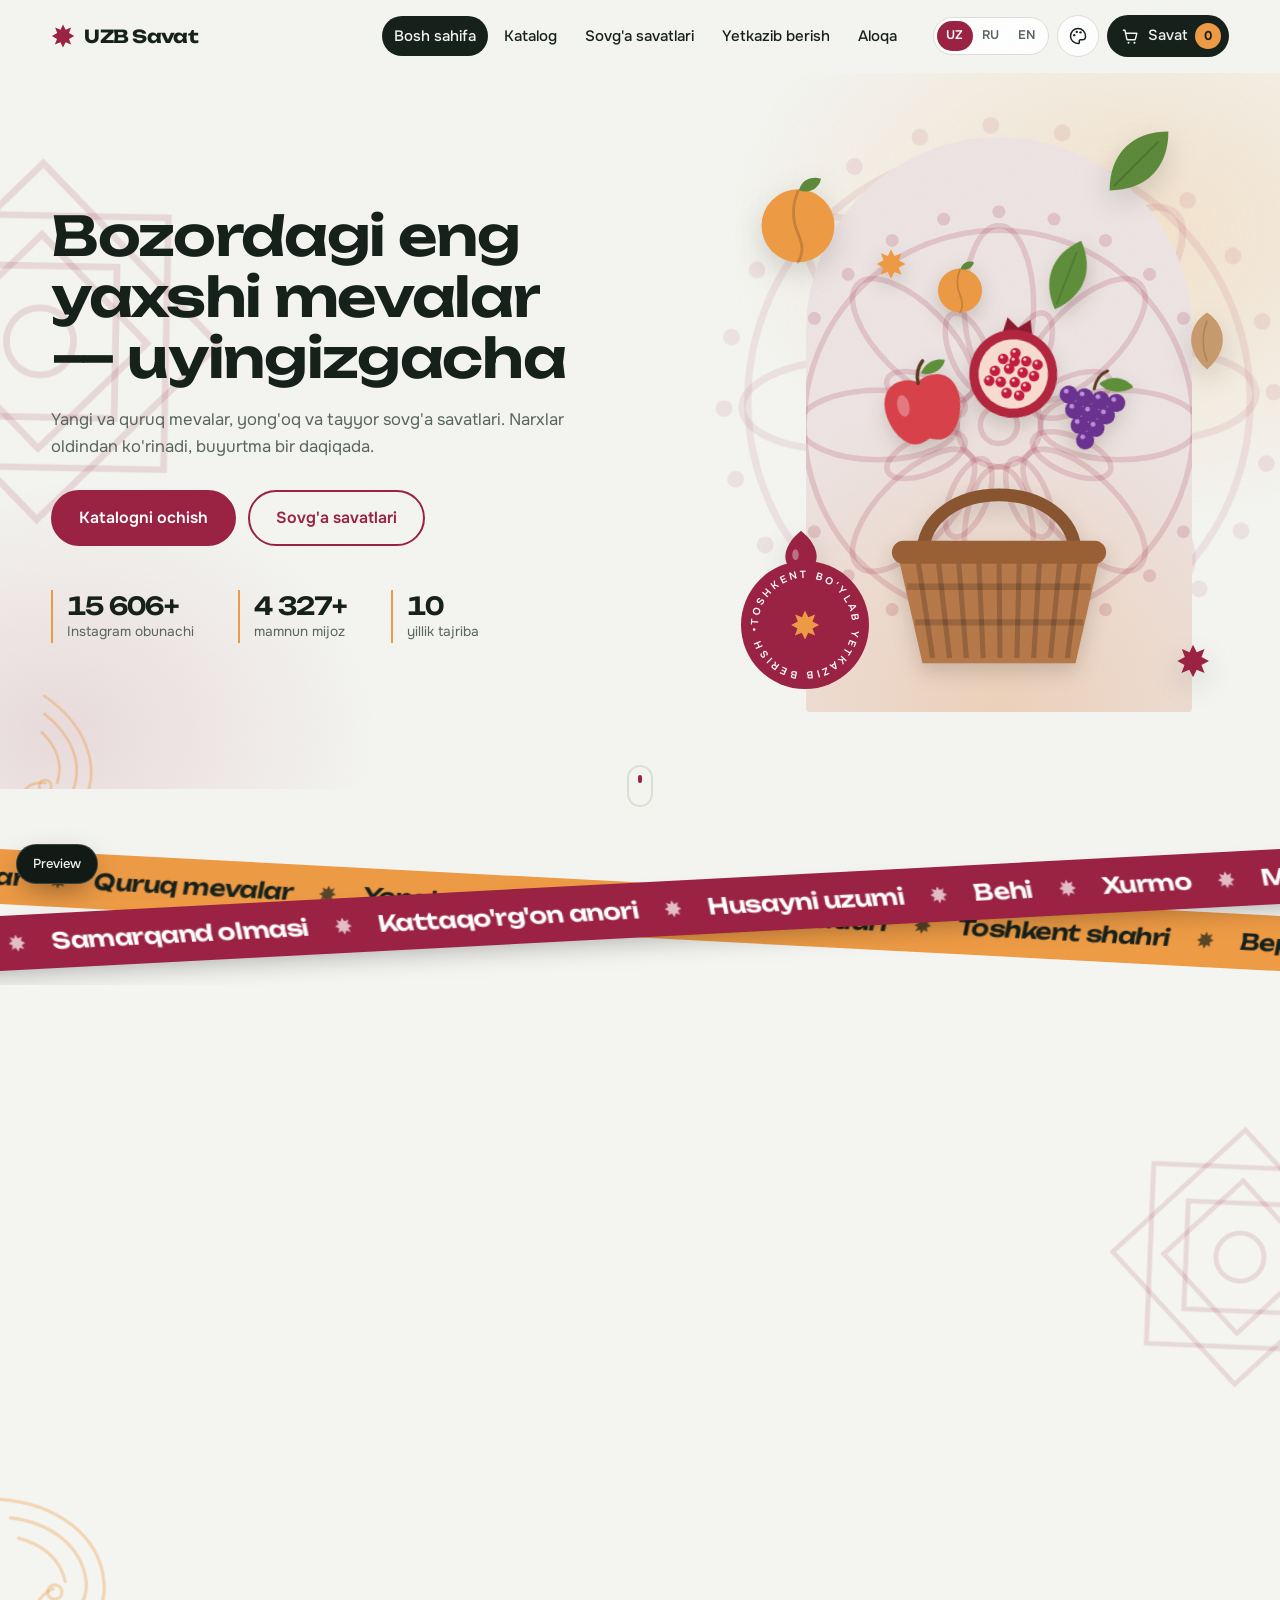
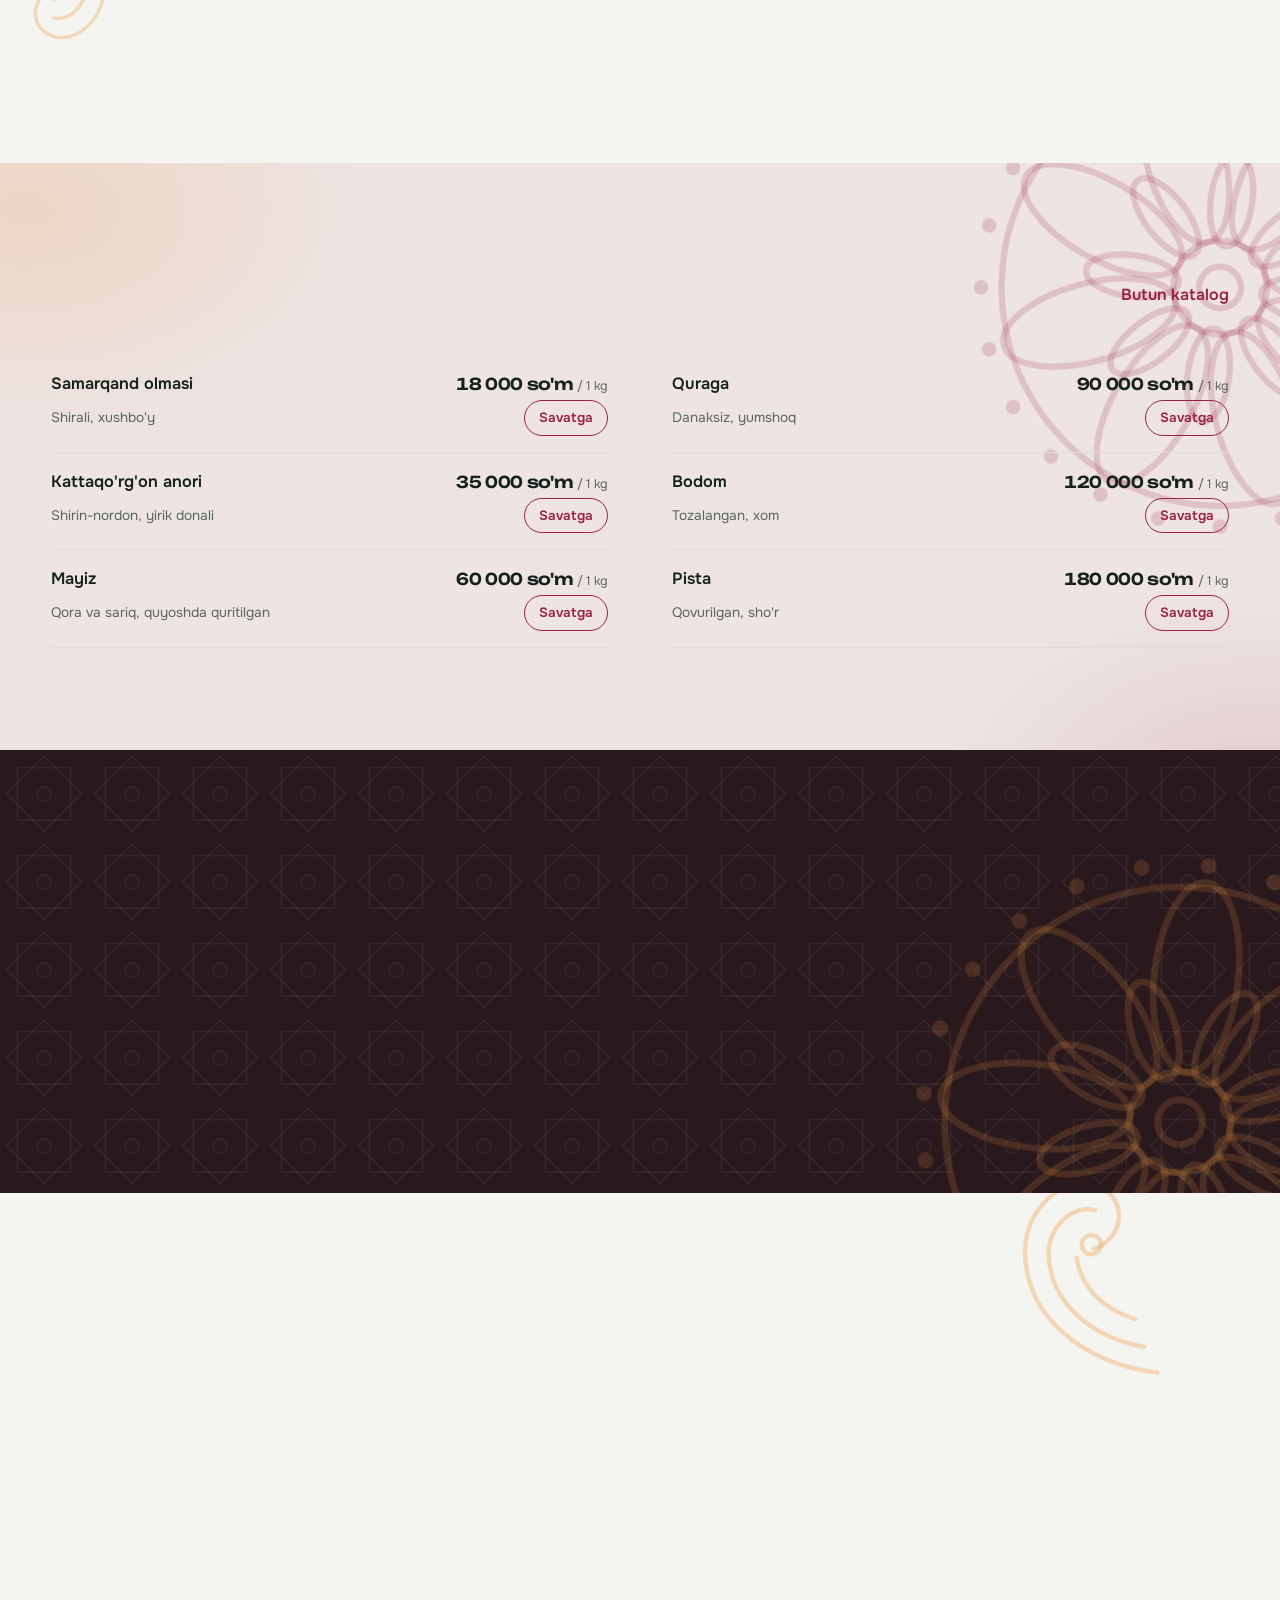
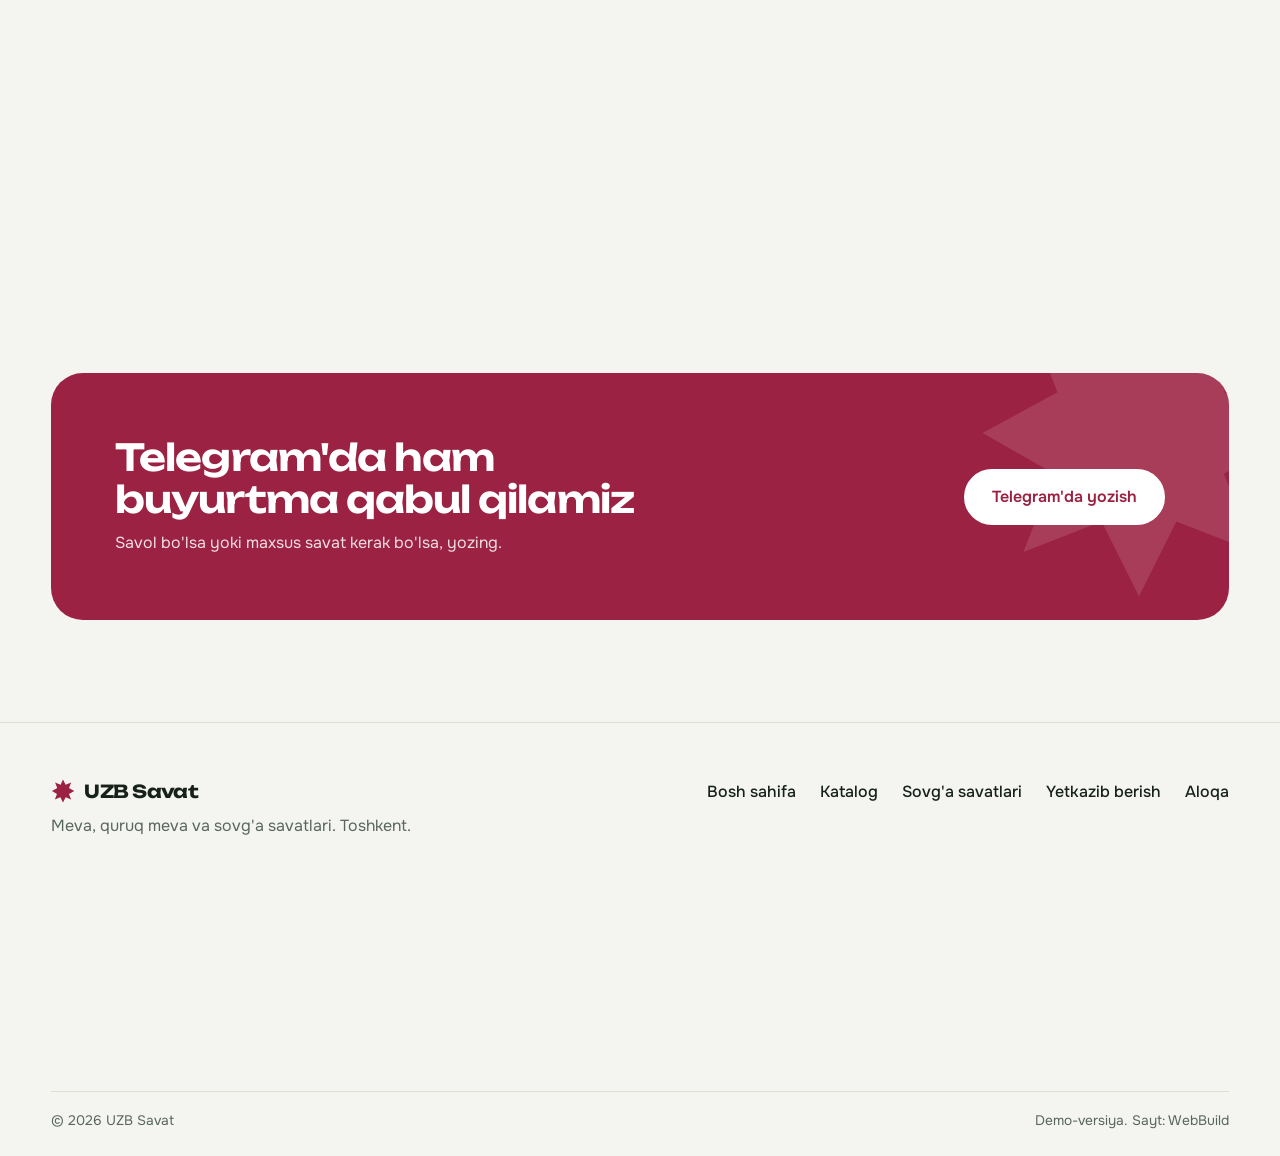
==== commit 80656d7c: "Fix empty photo blocks on scroll (clip-path on inner layer), preview panel, system theme, motion lev" ====
--- a/index.html
+++ b/index.html
@@ -10,7 +10,7 @@
 <meta property="og:type" content="website">
 <meta name="theme-color" content="#16211b">
 <script>
-(function(){var d=document.documentElement;d.classList.add("js");try{var s=localStorage,th=s.getItem("us_theme");if(!th)th=matchMedia("(prefers-color-scheme: dark)").matches?"dark":"light";d.setAttribute("data-theme",th);d.setAttribute("data-palette",s.getItem("us_pal")||"anor");var l=s.getItem("us_lang");if(l==="ru"||l==="en")d.lang=l;if(!sessionStorage.getItem("us_splash")&&!matchMedia("(prefers-reduced-motion: reduce)").matches)d.classList.add("splash-on")}catch(e){}})();
+(function(){var d=document.documentElement,q=location.search;d.classList.add("js");try{var s=localStorage,th=s.getItem("us_theme");if(!th||th==="system")th=matchMedia("(prefers-color-scheme: dark)").matches?"dark":"light";d.setAttribute("data-theme",th);var pal=s.getItem("us_pal")||"anor";d.setAttribute("data-palette",pal);if(pal==="custom"){var cv=JSON.parse(s.getItem("us_custom_vars")||"{}");for(var k in cv)d.style.setProperty(k,cv[k])}var l=s.getItem("us_lang");if(l==="ru"||l==="en")d.lang=l;var mo=s.getItem("us_motion")||"rich";d.setAttribute("data-motion",mo);var rm=matchMedia("(prefers-reduced-motion: reduce)").matches||mo==="off";if(rm)d.classList.add("nomo");if(!rm&&q.indexOf("frame=1")<0&&!sessionStorage.getItem("us_splash"))d.classList.add("splash-on")}catch(e){}})();
 </script>
 <link rel="preconnect" href="https://fonts.googleapis.com">
 <link rel="preconnect" href="https://fonts.gstatic.com" crossorigin>
@@ -135,6 +135,7 @@
   </div>
 </footer>
 
+<button class="totop" type="button" id="totop" aria-label="Yuqoriga" data-i18n-aria="aria.top"><svg viewBox="0 0 24 24" aria-hidden="true"><path d="M12 19V5M5 12l7-7 7 7" fill="none" stroke="currentColor" stroke-width="2" stroke-linecap="round" stroke-linejoin="round"/></svg></button>
 <div class="overlay" id="overlay" hidden></div>
 <aside class="drawer" id="drawer" aria-hidden="true" aria-labelledby="cartTitle">
   <div class="drawer__head"><h2 id="cartTitle" data-i18n="cart.title">Savat</h2><button class="ibtn" type="button" id="closeCart" aria-label="Yopish" data-i18n-aria="aria.close"><svg><use href="#s-close"/></svg></button></div>
@@ -162,5 +163,6 @@
 <script src="js/art.js"></script>
 <script src="data/products.js"></script>
 <script src="js/app.js"></script>
+<script src="js/preview.js" defer></script>
 </body>
 </html>
--- a/css/style.css
+++ b/css/style.css
@@ -5,8 +5,8 @@
   --a:#9b2242;--a-dk:#ff8fa8;--b:#ee9b45;--leaf:#5d8a3a;
 }
 html[data-palette=anor]{--a:#9b2242;--a-dk:#ff8fa8;--b:#ee9b45}
-html[data-palette=pista]{--a:#4a7624;--a-dk:#a9d86f;--b:#dcb43a}
-html[data-palette=orik]{--a:#c25c16;--a-dk:#ffab66;--b:#2c6e68}
+html[data-palette=pista]{--a:#436b20;--a-dk:#a9d86f;--b:#dcb43a}
+html[data-palette=orik]{--a:#a34a0f;--a-dk:#ffab66;--b:#62b8ad}
 html[data-palette=uzum]{--a:#5a2b88;--a-dk:#c8a2ff;--b:#e26f9c}
 html[data-palette=feruza]{--a:#0b737d;--a-dk:#63d5d7;--b:#ee974a}
 
@@ -99,8 +99,8 @@
 .sw:hover{transform:scale(1.1)}.sw[aria-pressed=true]{border-color:var(--ink)}
 .sw i{display:block;width:100%;height:100%;border-radius:50%}
 .sw--anor i{background:linear-gradient(135deg,#9b2242 55%,#ee9b45 55%)}
-.sw--pista i{background:linear-gradient(135deg,#4a7624 55%,#dcb43a 55%)}
-.sw--orik i{background:linear-gradient(135deg,#c25c16 55%,#2c6e68 55%)}
+.sw--pista i{background:linear-gradient(135deg,#436b20 55%,#dcb43a 55%)}
+.sw--orik i{background:linear-gradient(135deg,#a34a0f 55%,#62b8ad 55%)}
 .sw--uzum i{background:linear-gradient(135deg,#5a2b88 55%,#e26f9c 55%)}
 .sw--feruza i{background:linear-gradient(135deg,#0b737d 55%,#ee974a 55%)}
 
@@ -297,11 +297,12 @@
 .splash{display:none}
 .splash-on body{overflow:hidden}
 .splash-on .splash{display:block;position:fixed;inset:0;z-index:100;pointer-events:none}
-.splash__l{position:absolute;inset:0;transition:transform 1s var(--ease-io)}
+.splash__l{position:absolute;inset:0;transition:transform .8s var(--ease-io)}
+.splash-go .splash{pointer-events:none!important}
 .splash__l1{background:var(--b)}
 .splash__l2{background:var(--deep);color:var(--on-deep);display:grid;place-items:center;overflow:hidden}
 .splash-go .splash__l2{transform:translateY(-100%)}
-.splash-go .splash__l1{transform:translateY(-100%);transition-delay:.16s}
+.splash-go .splash__l1{transform:translateY(-100%);transition-delay:.12s}
 .splash-go .splash__in,.splash-go .splash__burst{opacity:0;transform:scale(.92);transition:opacity .35s,transform .5s var(--ease)}
 .splash__in{position:relative;display:grid;justify-items:center;gap:20px;z-index:2}
 .splash__star{width:96px;height:96px;color:var(--b);animation:spin 1.8s var(--ease) both}
@@ -338,9 +339,11 @@
 .js .steps li[data-dir=up]:not(.in){transform:translateX(30px)}
 
 /* ========== Photo slots with illustrations ========== */
-.ph{position:relative;overflow:hidden;margin:0;background:var(--soft);isolation:isolate;transform:translateZ(0);transition:clip-path 1.2s var(--ease)}
-.js .ph:not(.in){clip-path:inset(100% 0 0 0)}
-.js .ph[data-dir=up]:not(.in){clip-path:inset(0 0 100% 0)}
+.ph{position:relative;overflow:hidden;margin:0;background:transparent;isolation:isolate;transform:translateZ(0)}
+/* clip-path ichki qatlamda: kuzatiladigan .ph hech qachon to'liq kesilmaydi (aks holda IntersectionObserver uni ko'rmaydi) */
+.ph>.ph__empty,.ph>img{transition:clip-path 1.2s var(--ease),opacity .7s}
+.js .ph:not(.in)>.ph__empty,.js .ph:not(.in)>img{clip-path:inset(100% 0 0 0)}
+.js .ph[data-dir=up]:not(.in)>.ph__empty,.js .ph[data-dir=up]:not(.in)>img{clip-path:inset(0 0 100% 0)}
 .ph--arch{border-radius:999px 999px var(--r) var(--r)}
 .ph--round{border-radius:var(--r)}
 .ph--circle{border-radius:50%;aspect-ratio:1}
@@ -352,7 +355,7 @@
 .js .ph:not(.in) .fr{transform:translate(-50%,-50%) rotate(calc(var(--r) - 40deg)) scale(0);transition-delay:0s}
 .fr svg{width:100%;height:100%;filter:drop-shadow(0 8px 10px rgba(40,20,10,.18));animation:drift var(--f,6s) ease-in-out infinite;animation-delay:calc(var(--d)*-3)}
 .cat:hover .fr{transform:translate(-50%,-50%) rotate(calc(var(--r) + 14deg)) scale(1.1);transition-delay:0s}
-.ph img{position:absolute;inset:0;width:100%;height:100%;object-fit:cover;opacity:0;transition:opacity .7s,transform .8s var(--ease)}
+.ph img{position:absolute;inset:0;width:100%;height:100%;object-fit:cover;opacity:0;border-radius:inherit}
 .ph.has img{opacity:1}.ph.has .ph__empty{display:none}
 @keyframes turn{to{transform:rotate(360deg)}}
 
@@ -404,6 +407,38 @@
 @keyframes vt-out{to{opacity:0;transform:translateY(-30px) scale(.985)}}
 @keyframes vt-in{from{opacity:0;transform:translateY(50px)}}
 
+
+/* ========== Scroll-up choreography, header, to-top ========== */
+.header{transition:transform .45s var(--ease),border-color .3s,background-color .5s,box-shadow .3s}
+.header.hide{transform:translateY(-100%)}
+html[data-dir=up] .header.scrolled{background:color-mix(in srgb,var(--bg) 70%,transparent);backdrop-filter:blur(18px) saturate(1.4);-webkit-backdrop-filter:blur(18px) saturate(1.4);box-shadow:0 10px 30px -20px rgba(0,0,0,.4)}
+.reveal.in[data-dir=up]{transition-timing-function:ease,cubic-bezier(.34,1.56,.64,1)}
+.js .cat.reveal[data-dir=up]:not(.in){transform:perspective(900px) translate3d(0,-70px,0) rotate(-8deg);transform-origin:0 0}
+.js .cat.reveal[data-dir=up]:nth-child(even):not(.in){transform:perspective(900px) translate3d(0,-70px,0) rotate(8deg);transform-origin:100% 0}
+.js .gift.reveal[data-dir=up]:not(.in){transform:translate3d(0,-60px,0) rotate(-5deg) scale(.94)}
+.totop{position:fixed;right:20px;bottom:20px;z-index:38;width:52px;height:52px;border-radius:50%;border:0;background:var(--accent);color:var(--on-a);display:grid;place-items:center;cursor:pointer;box-shadow:0 14px 30px -12px color-mix(in srgb,var(--accent) 70%,transparent);opacity:0;scale:.5;pointer-events:none;transition:opacity .35s,scale .5s cubic-bezier(.34,1.56,.64,1),transform .3s var(--ease)}
+.totop svg{width:22px;height:22px}
+.totop.show{opacity:1;scale:1;pointer-events:auto}
+
+/* ========== Background life: blobs, grain, spotlight, ripple ========== */
+.hero::before,.section--tint::before,.phead::before{content:"";position:absolute;inset:-20% -10%;z-index:0;pointer-events:none;background:
+  radial-gradient(38% 42% at 82% 30%,color-mix(in srgb,var(--b) 22%,transparent),transparent 70%),
+  radial-gradient(30% 36% at 12% 80%,color-mix(in srgb,var(--accent) 12%,transparent),transparent 70%);animation:breathe 26s ease-in-out infinite alternate}
+.section--tint::before{background:radial-gradient(34% 40% at 10% 20%,color-mix(in srgb,var(--b) 20%,transparent),transparent 70%),radial-gradient(30% 34% at 90% 90%,color-mix(in srgb,var(--accent) 12%,transparent),transparent 70%)}
+html[data-theme=dark] .hero::before,html[data-theme=dark] .phead::before{opacity:.8}
+@keyframes breathe{to{transform:translate3d(3%,-4%,0) scale(1.08)}}
+body::after{content:"";position:fixed;inset:0;z-index:44;pointer-events:none;opacity:.045;mix-blend-mode:multiply;background-image:url("data:image/svg+xml,%3Csvg xmlns='http://www.w3.org/2000/svg' width='160' height='160'%3E%3Cfilter id='n'%3E%3CfeTurbulence type='fractalNoise' baseFrequency='.85' numOctaves='2' stitchTiles='stitch'/%3E%3C/filter%3E%3Crect width='100%25' height='100%25' filter='url(%23n)'/%3E%3C/svg%3E")}
+html[data-theme=dark] body::after{mix-blend-mode:screen;opacity:.035}
+.spot{--mx:50%;--my:50%}
+.spot::after{content:"";position:absolute;inset:0;z-index:0;pointer-events:none;background:radial-gradient(420px circle at var(--mx) var(--my),color-mix(in srgb,var(--b) 14%,transparent),transparent 65%);opacity:0;transition:opacity .4s}
+.spot:hover::after{opacity:1}
+.cta.spot::after{background:radial-gradient(380px circle at var(--mx) var(--my),rgba(255,255,255,.16),transparent 65%)}
+.btn,.add,.tab,.cart-btn{position:relative;overflow:hidden}
+.ripple{position:absolute;border-radius:50%;background:currentColor;opacity:.25;transform:scale(0);animation:rip .6s var(--ease) forwards;pointer-events:none}
+@keyframes rip{to{transform:scale(1);opacity:0}}
+html[data-motion=subtle] .emb svg,html[data-motion=subtle] .art__bg,html[data-motion=subtle] .splash__burst{animation:none}
+@media (max-width:600px){.e-c2,.e-s1,.e-ph2{display:none}.hero::before,.section--tint::before,.phead::before{animation:none}body::after{display:none}}
+
 /* ========== Responsive ========== */
 @media (max-width:1100px){
   .burger{display:grid}
@@ -431,7 +466,7 @@
   .rows{columns:1}
 }
 @media (max-width:600px){
-  .ribbons{height:110px}.e-h1,.e-t1,.e-d1{width:300px;height:300px}.e-c1,.e-s2,.e-ph1{width:200px;height:200px}
+  .ribbons{height:150px}.rib--a{top:36%;transform:translateY(-50%) rotate(-5deg)}.rib--b{top:66%;transform:translateY(-50%) rotate(4deg)}.e-h1,.e-t1,.e-d1{width:300px;height:300px}.e-c1,.e-s2,.e-ph1{width:200px;height:200px}
   .lang--head,.cart-btn__t{display:none}
   .hero__cta .btn{flex:1 1 100%}
   .facts{display:grid;grid-template-columns:repeat(3,auto);justify-content:start;gap:16px}
@@ -451,11 +486,20 @@
   .cta{flex-direction:column;align-items:flex-start}
   .phead__s2,.phead__s3{display:none}
 }
-@media (prefers-reduced-motion:reduce){
-  *,*::before,*::after{animation:none!important;transition:none!important;scroll-behavior:auto!important}
-  .js .reveal{opacity:1;transform:none}
-  .w>i,.words[data-dir=up] .w>i{transform:none!important}
-  .splash{display:none!important}
-  .js .ph:not(.in){clip-path:none}.js .ph:not(.in) .fr{transform:translate(-50%,-50%) rotate(var(--r))}.js .ph:not(.in) .art{transform:none}
-  .js .stage .shape,.js .badge{scale:1;rotate:0deg}.js .steps li:not(.in){opacity:1;transform:none}
-}
+/* Motion off / reduced (html.nomo) */
+.nomo *,.nomo *::before,.nomo *::after{animation:none!important;transition:none!important;scroll-behavior:auto!important}
+.nomo .reveal{opacity:1!important;transform:none!important}
+.nomo .w>i{transform:none!important}
+.nomo .splash{display:none!important}
+.nomo .ph>*{clip-path:none!important}.nomo .fr{transform:translate(-50%,-50%) rotate(var(--r))!important}.nomo .art{transform:none!important}
+.nomo .stage .shape,.nomo .badge{scale:1!important;rotate:0deg!important}.nomo .steps li{opacity:1!important;transform:none!important}
+.nomo .footer__big span{transform:none!important}
+.cta>*{position:relative;z-index:1}.cta>.cta__star{position:absolute;z-index:0}
+
+/* touch: tap targets >= 44px, readable captions */
+@media (pointer:coarse),(max-width:600px){
+  .ibtn{width:44px;height:44px}.cart-btn{height:44px}
+  .add{min-height:44px;padding:8px 16px}.tab{min-height:44px}.qty button{width:44px;height:44px}
+  .footer__nav a,.clist a,.logo,.link{display:inline-flex;align-items:center;min-height:44px}
+  .facts dd,.row__d,.cat__t small,.gift__tag,.row__p small,.ci small{font-size:14px}
+}
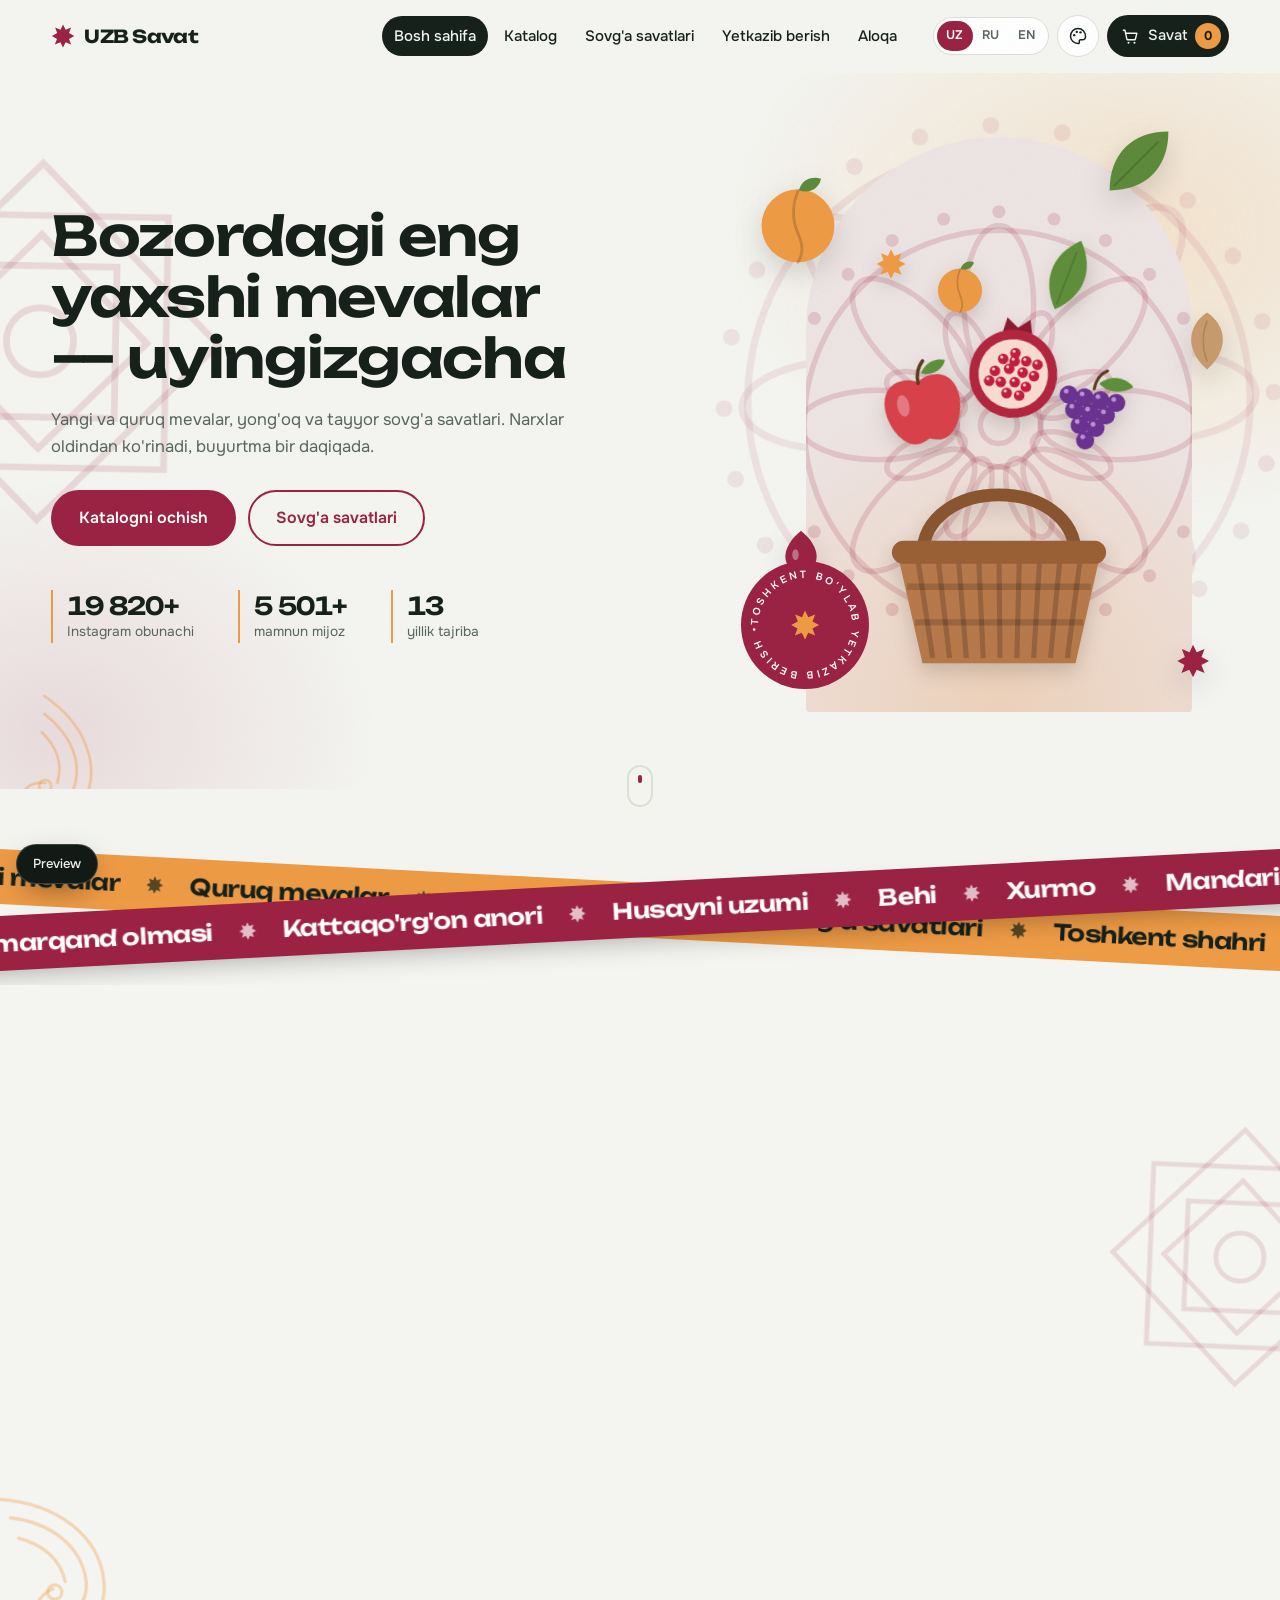
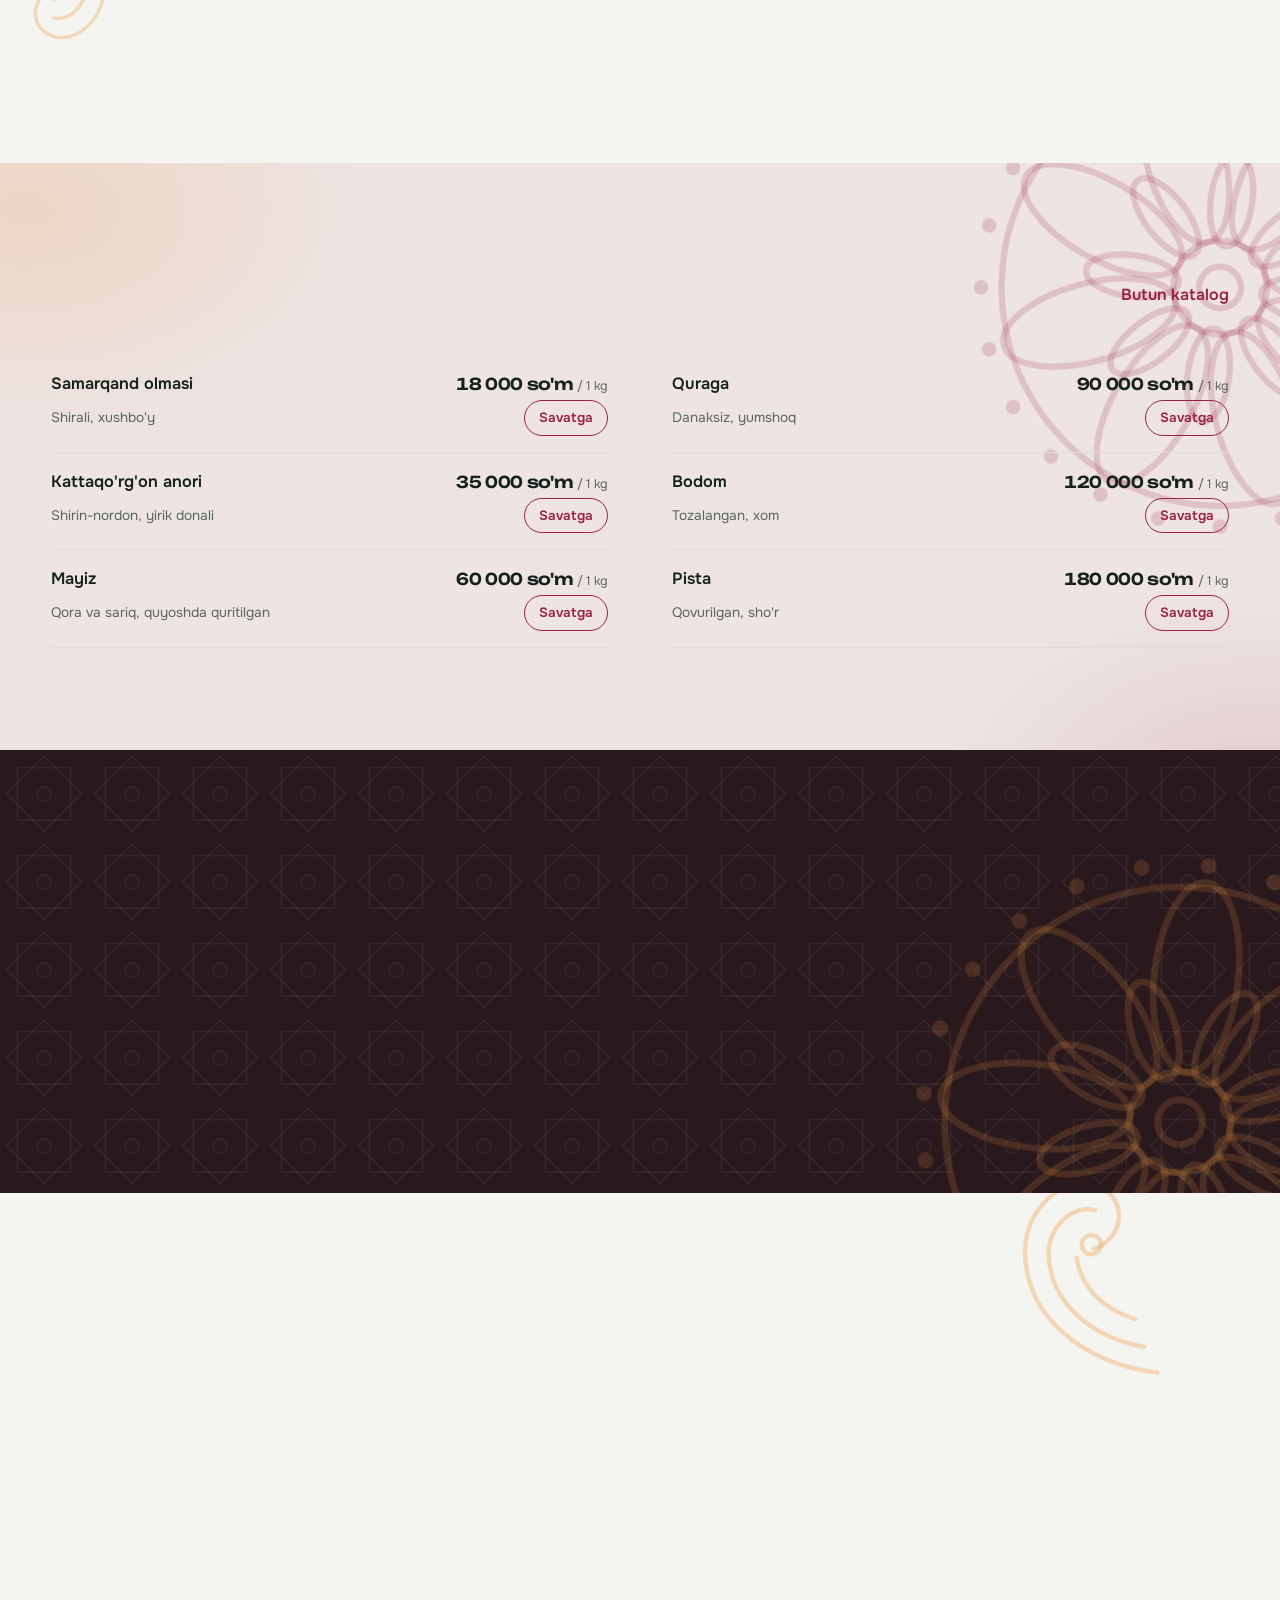
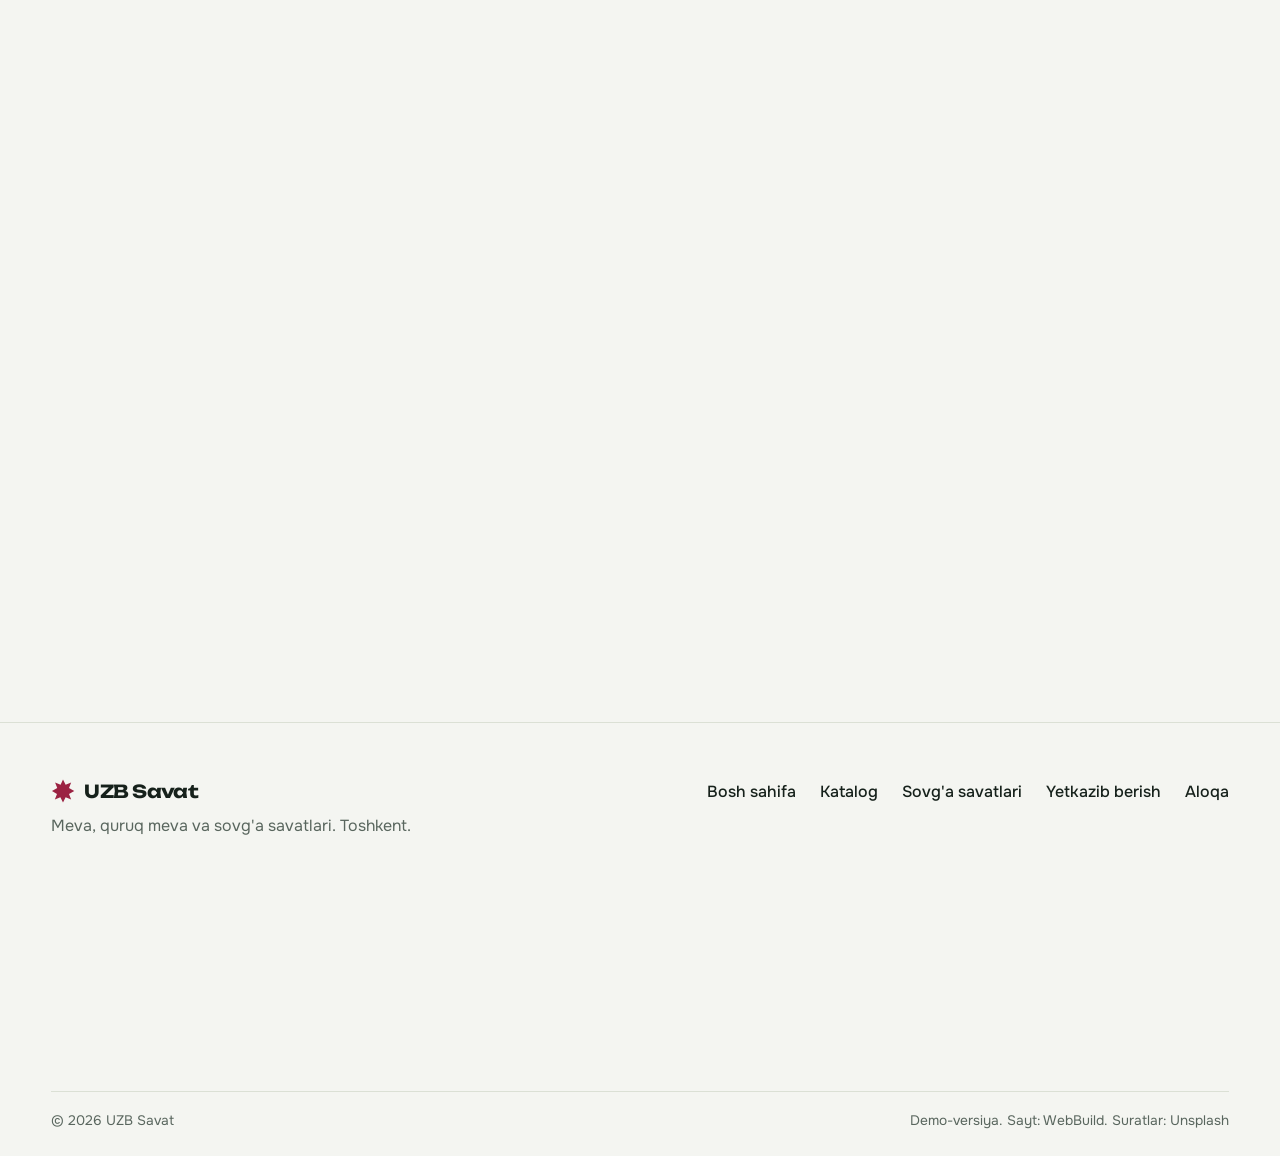
==== commit a87324e2: "Photos: Unsplash fallbacks (free commercial license) behind own images/, illustrations as last fallb" ====
--- a/index.html
+++ b/index.html
@@ -131,7 +131,7 @@
       <nav class="footer__nav"><a href="index.html" data-i18n="nav.home">Bosh sahifa</a><a href="catalog.html" data-i18n="nav.catalog">Katalog</a><a href="gifts.html" data-i18n="nav.gifts">Sovg'a savatlari</a><a href="delivery.html" data-i18n="nav.delivery">Yetkazib berish</a><a href="contact.html" data-i18n="nav.contact">Aloqa</a></nav>
     </div>
     <div class="footer__big" id="bigword" aria-hidden="true"><span style="--i:0">U</span><span style="--i:1">Z</span><span style="--i:2">B</span><span class="sp"></span><span style="--i:4">S</span><span style="--i:5">a</span><span style="--i:6">v</span><span style="--i:7">a</span><span style="--i:8">t</span></div>
-    <div class="footer__bottom"><span>&copy; <span id="year">2026</span> UZB Savat</span><span data-i18n="foot.demo">Demo-versiya. Sayt: WebBuild</span></div>
+    <div class="footer__bottom"><span>&copy; <span id="year">2026</span> UZB Savat</span><span data-i18n="foot.demo">Demo-versiya. Sayt: WebBuild. Suratlar: Unsplash</span></div>
   </div>
 </footer>
 
--- a/css/style.css
+++ b/css/style.css
@@ -503,3 +503,6 @@
   .footer__nav a,.clist a,.logo,.link{display:inline-flex;align-items:center;min-height:44px}
   .facts dd,.row__d,.cat__t small,.gift__tag,.row__p small,.ci small{font-size:14px}
 }
+.ph.has::after{content:"";position:absolute;inset:0;border-radius:inherit;pointer-events:none;background:linear-gradient(180deg,transparent 55%,rgba(10,14,12,.18));box-shadow:inset 0 0 0 1px rgba(0,0,0,.05)}
+.cat:hover .ph.has img{transform:scale(1.05)}
+.ph img{transition:clip-path 1.2s var(--ease),opacity .7s,transform 1s var(--ease)}
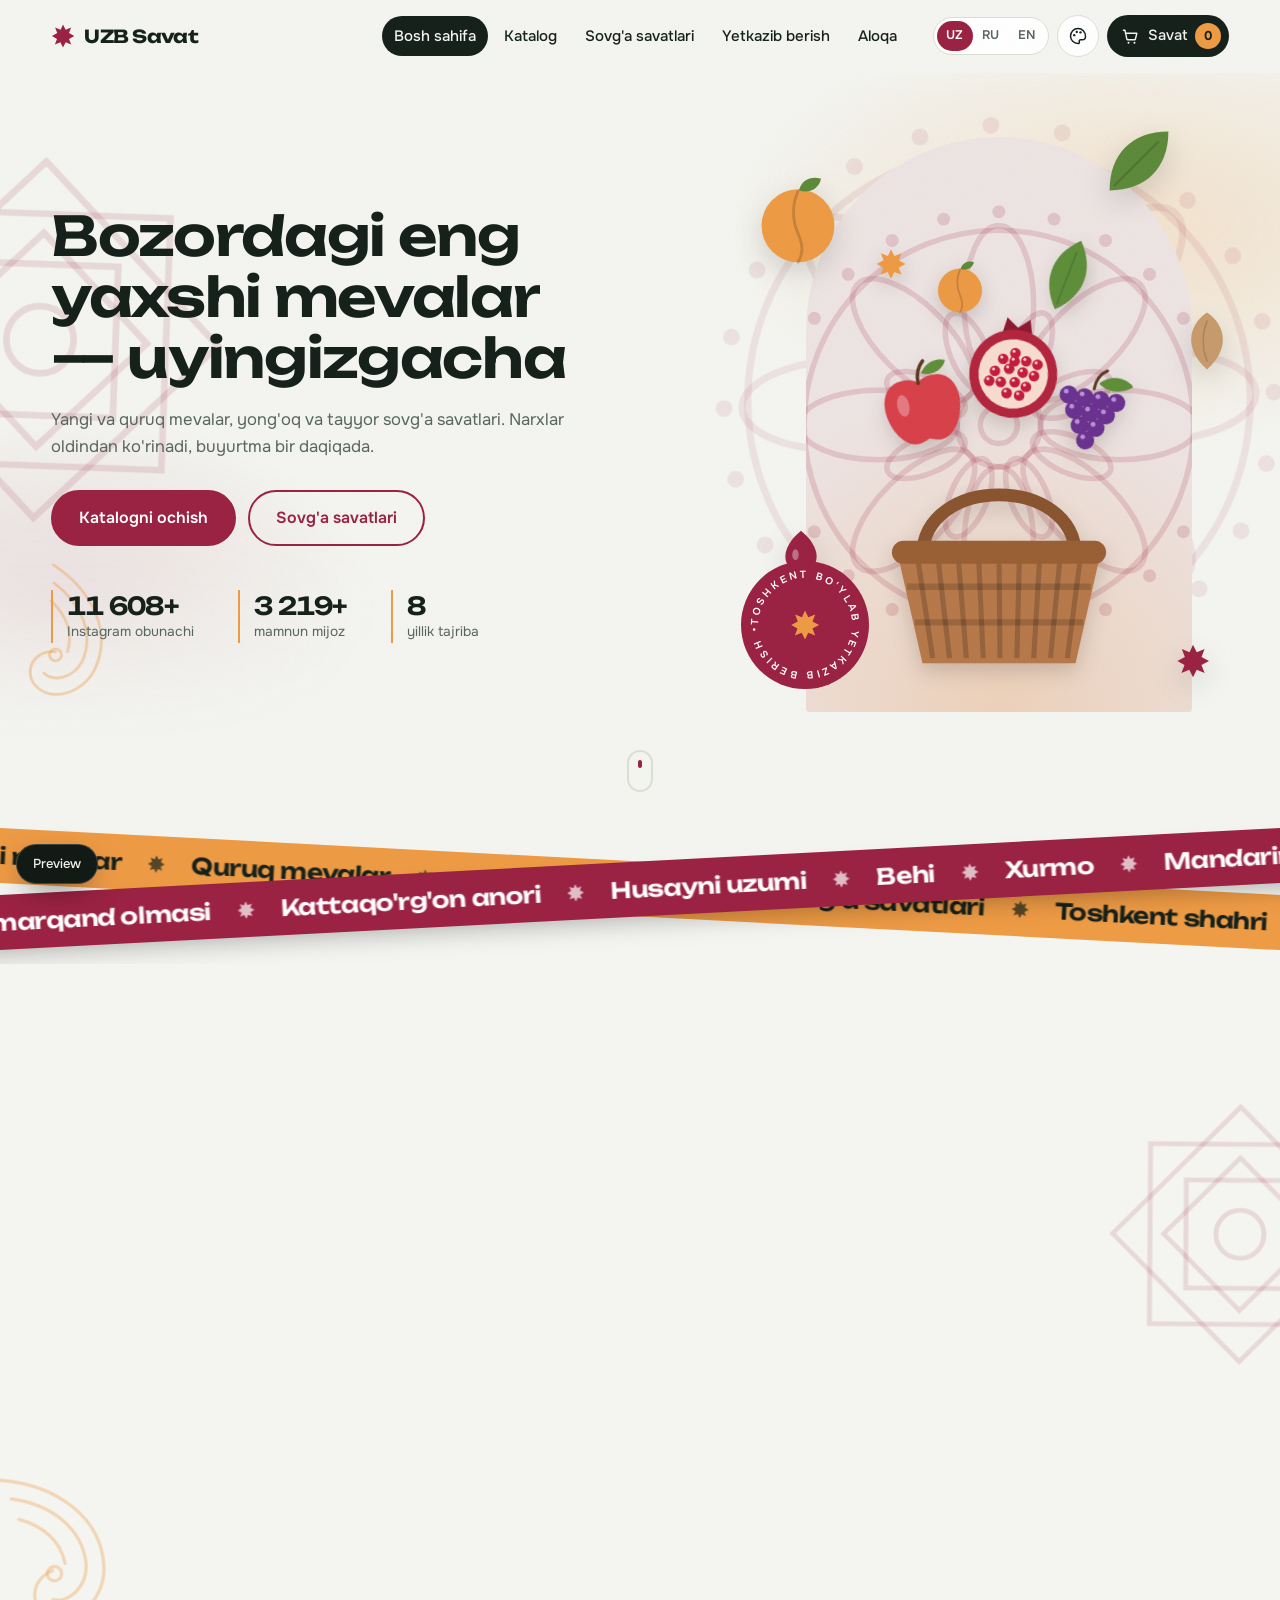
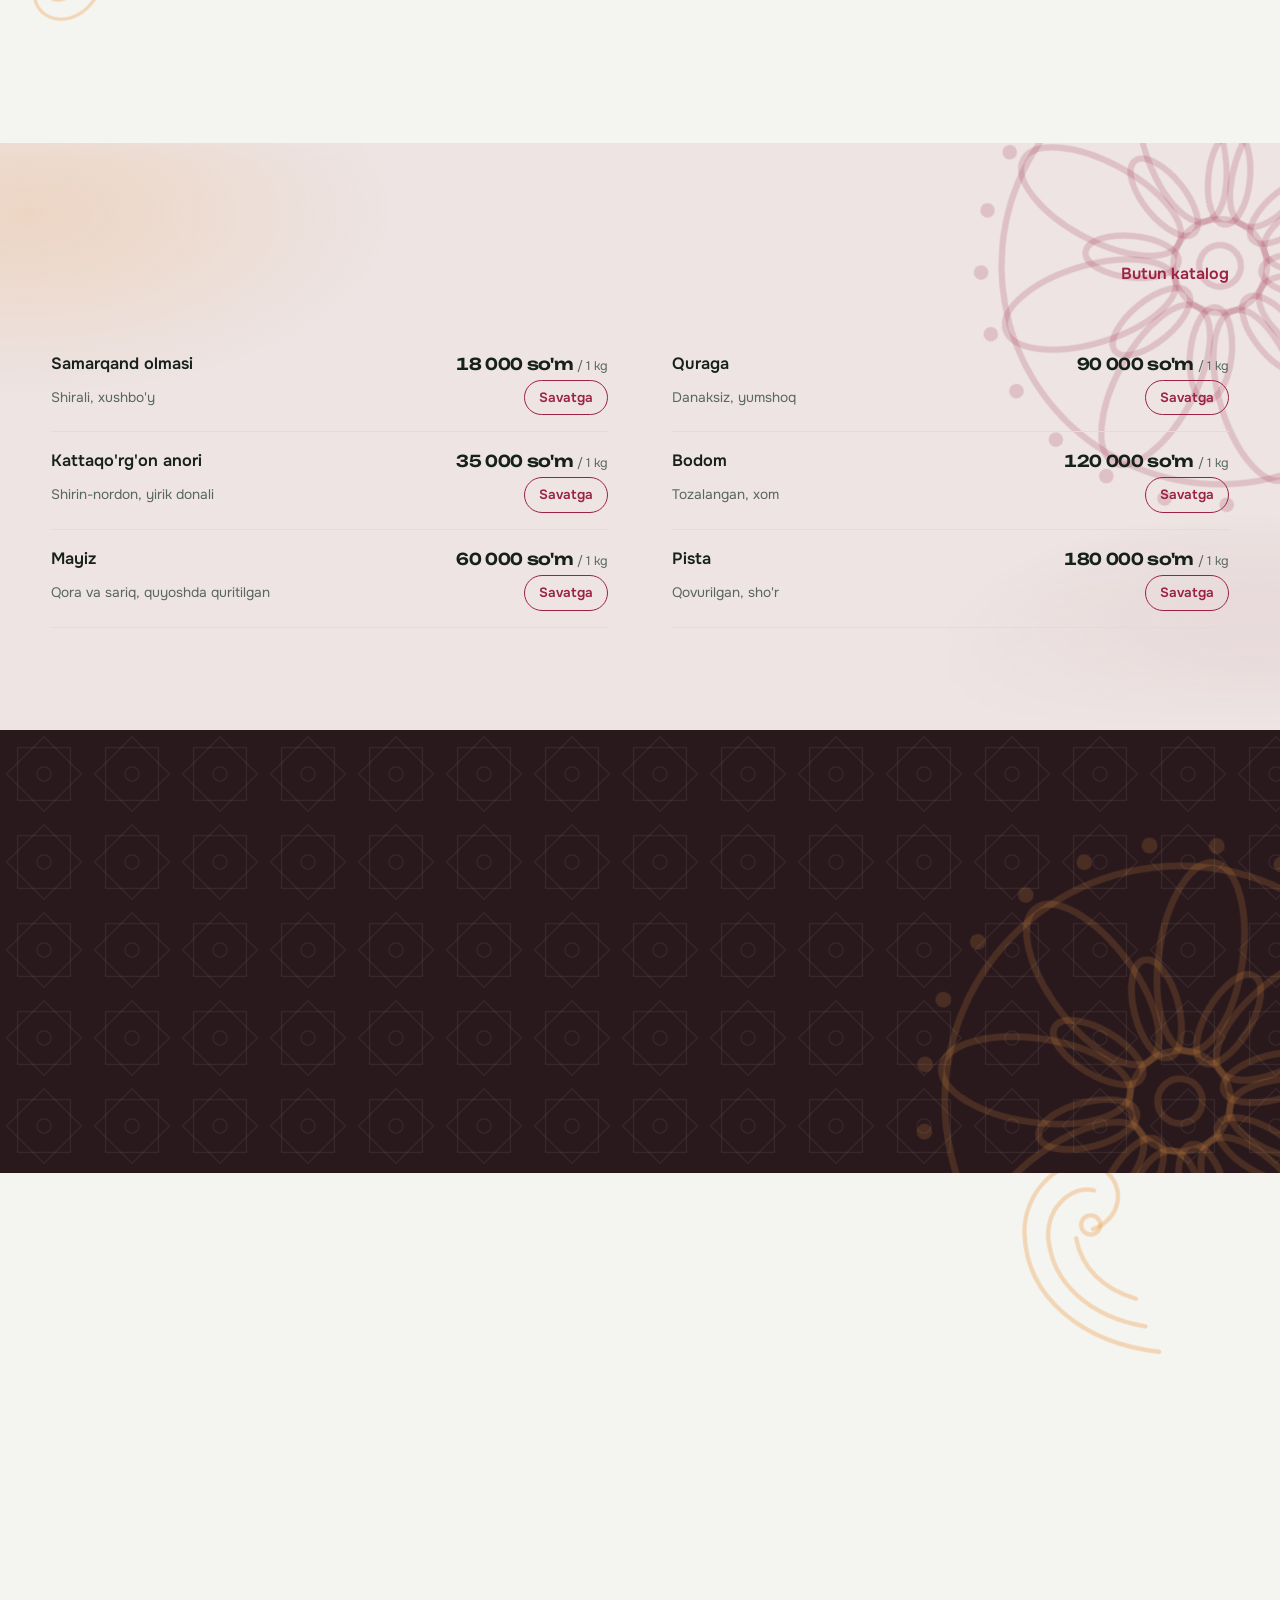
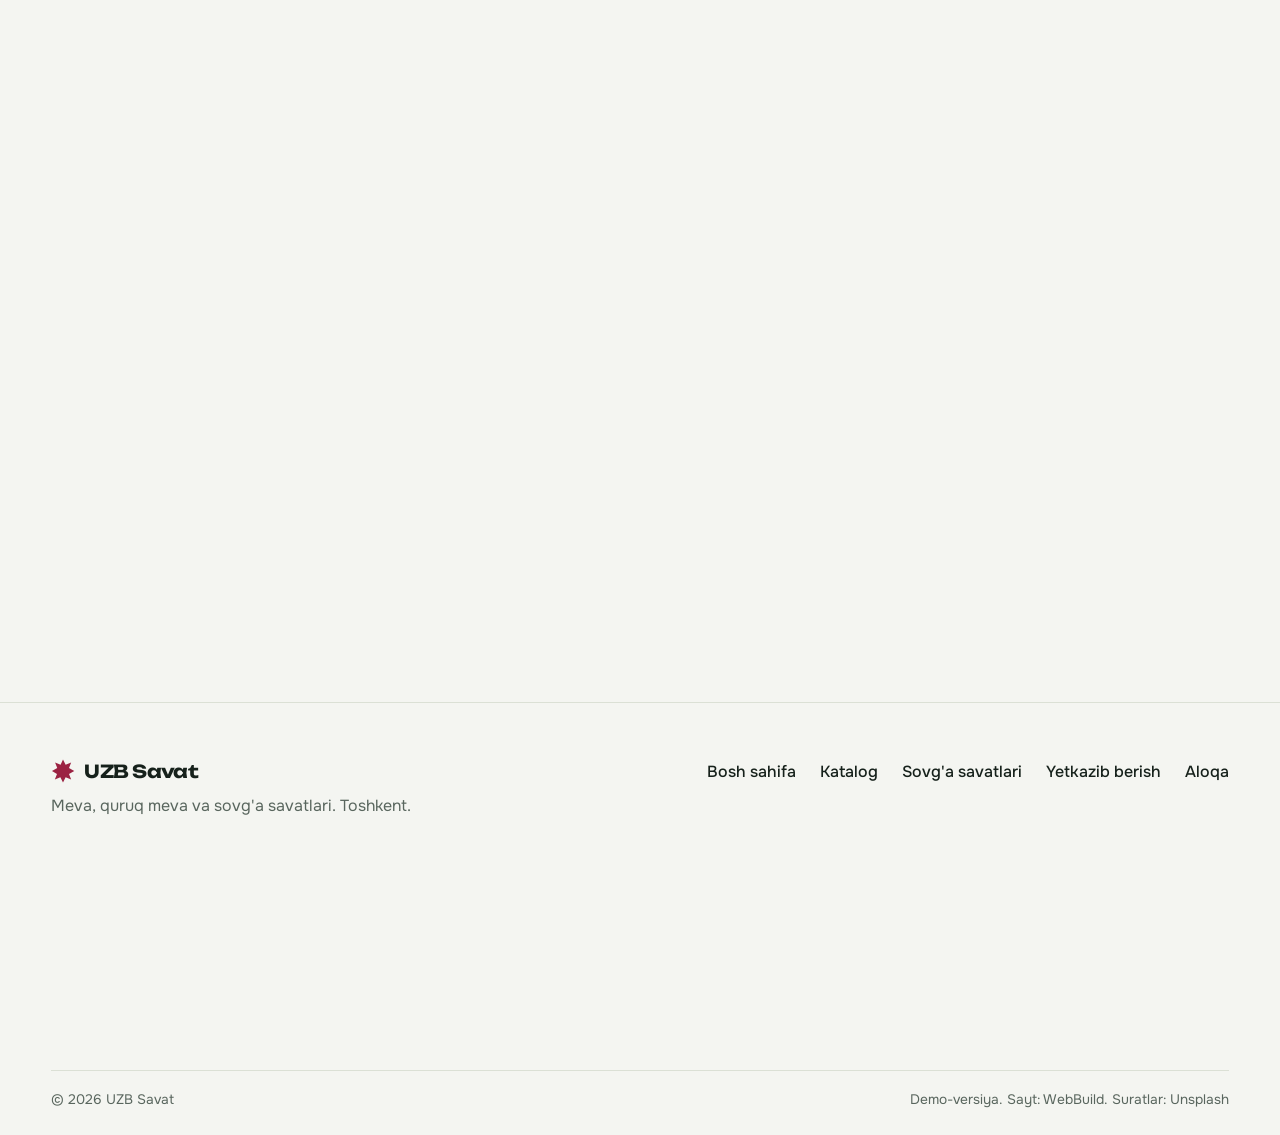
==== commit b3645c8f: "Cache-busting version hashes on CSS/JS so fixes show up right after deploy Co-Authored-By: Claude Op" ====
--- a/index.html
+++ b/index.html
@@ -15,7 +15,7 @@
 <link rel="preconnect" href="https://fonts.googleapis.com">
 <link rel="preconnect" href="https://fonts.gstatic.com" crossorigin>
 <link href="https://fonts.googleapis.com/css2?family=Onest:wght@400;500;600&family=Unbounded:wght@500;600;700&display=swap" rel="stylesheet">
-<link rel="stylesheet" href="css/style.css">
+<link rel="stylesheet" href="css/style.css?v=c34855a8">
 <script type="application/ld+json">{"@context":"https://schema.org","@type":"GroceryStore","name":"UZB Savat","description":"Yangi mevalar, quruq mevalar va sovg'a savatlari yetkazib berish","areaServed":"Toshkent","address":{"@type":"PostalAddress","addressLocality":"Toshkent","addressCountry":"UZ"},"sameAs":["https://instagram.com/uzb_savat"]}</script>
 </head>
 <body data-page="home">
@@ -158,11 +158,11 @@
   </div>
 </aside>
 
-<script src="js/config.js"></script>
-<script src="js/i18n.js"></script>
-<script src="js/art.js"></script>
-<script src="data/products.js"></script>
-<script src="js/app.js"></script>
-<script src="js/preview.js" defer></script>
+<script src="js/config.js?v=4ee53483"></script>
+<script src="js/i18n.js?v=ecd31be2"></script>
+<script src="js/art.js?v=47bbf17f"></script>
+<script src="data/products.js?v=45fad083"></script>
+<script src="js/app.js?v=0d0b4973"></script>
+<script src="js/preview.js?v=${V("js/preview.js")}" defer></script>
 </body>
 </html>
--- a/css/style.css
+++ b/css/style.css
@@ -506,3 +506,18 @@
 .ph.has::after{content:"";position:absolute;inset:0;border-radius:inherit;pointer-events:none;background:linear-gradient(180deg,transparent 55%,rgba(10,14,12,.18));box-shadow:inset 0 0 0 1px rgba(0,0,0,.05)}
 .cat:hover .ph.has img{transform:scale(1.05)}
 .ph img{transition:clip-path 1.2s var(--ease),opacity .7s,transform 1s var(--ease)}
+
+/* glow/blob fade out at section edges instead of hard cut */
+.hero::before,.phead::before,.section--tint::before{-webkit-mask-image:linear-gradient(180deg,transparent 0,#000 12%,#000 70%,transparent 100%);mask-image:linear-gradient(180deg,transparent 0,#000 12%,#000 70%,transparent 100%)}
+.spot::after{-webkit-mask-image:linear-gradient(180deg,transparent 0,#000 15%,#000 75%,transparent 100%);mask-image:linear-gradient(180deg,transparent 0,#000 15%,#000 75%,transparent 100%);transition:opacity .8s var(--ease)}
+.hero{padding-bottom:clamp(20px,3vw,40px)}
+.scrollhint{margin:0 auto 22px}
+
+/* smooth theme / palette switch: circular reveal from the clicked control */
+html.vt-theme::view-transition-old(root){animation:none;z-index:0}
+html.vt-theme::view-transition-new(root){animation:themeReveal .75s var(--ease-io) both;z-index:1}
+@keyframes themeReveal{from{clip-path:circle(0 at var(--vx,50%) var(--vy,50%))}to{clip-path:circle(var(--vr,150vmax) at var(--vx,50%) var(--vy,50%))}}
+/* fallback without View Transitions: colour cross-fade */
+html.tint-fade body,html.tint-fade .header,html.tint-fade .section,html.tint-fade .btn,html.tint-fade .cta,html.tint-fade .rib,html.tint-fade .emb,html.tint-fade .badge,html.tint-fade .tab,html.tint-fade .add{transition:background-color .6s var(--ease),color .6s var(--ease),border-color .6s var(--ease)!important}
+.hero::before,.phead::before,.section--tint::before{inset:-10% -10% 0 -10%}
+.e-h2{bottom:40px;left:-20px}
